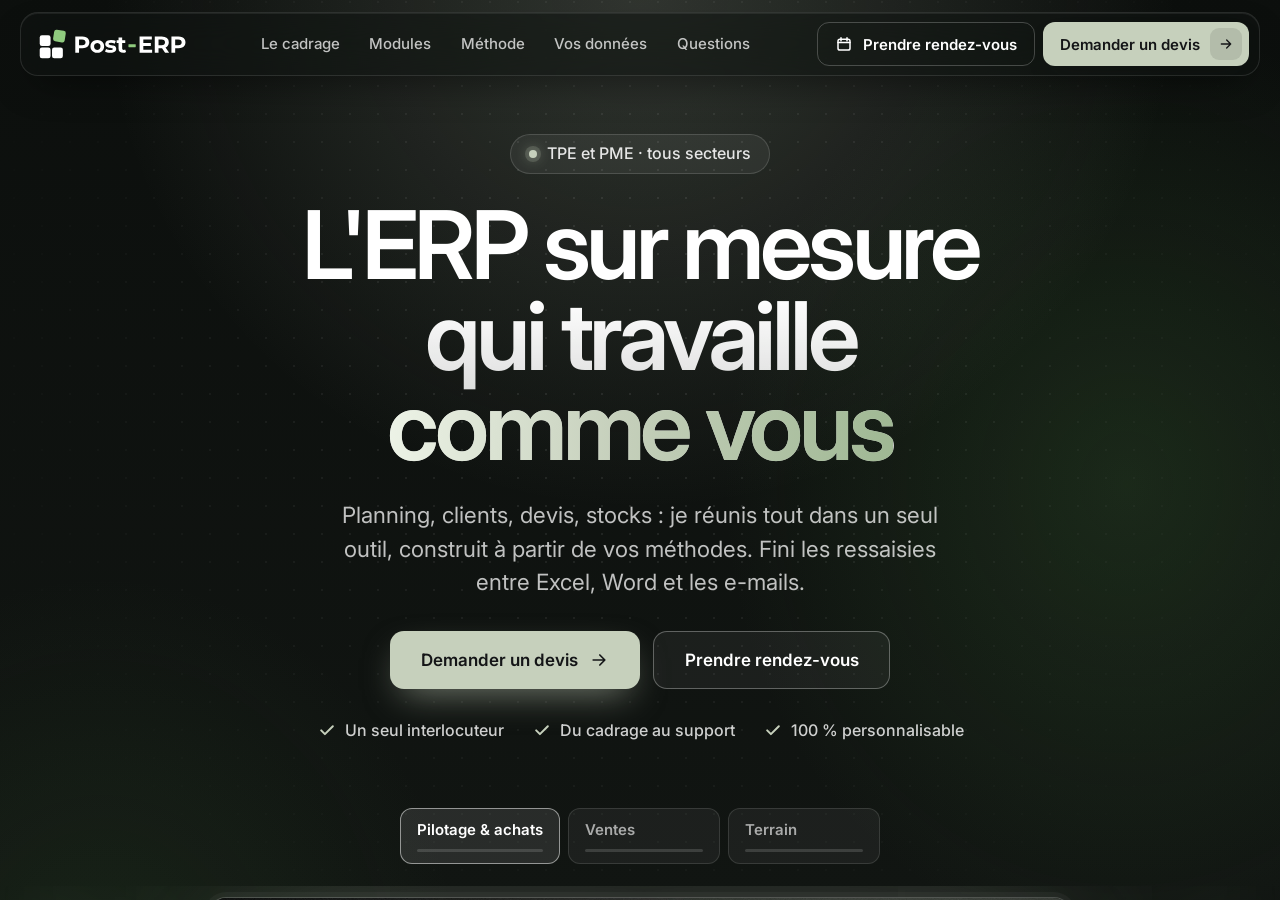
==== index.html @ 347a3115 "Site statique Post-ERP, converti depuis la maquette Shopify Quatre pages (accueil, contact, mentions" ====
<!doctype html>
<html
  
  lang="fr"
  dir="ltr"
>
  <head>
<script>window.Shopify = window.Shopify || { designMode: false, locale: 'fr', country: 'FR', currency: { active: 'EUR', rate: '1.0' }, routes: { root: './' } };</script>

<meta charset="utf-8">
<meta
  http-equiv="X-UA-Compatible"
  content="IE=edge"
>
<meta
  name="viewport"
  content="width=device-width,initial-scale=1,viewport-fit=cover"
>
<meta
  name="theme-color"
  content=""
>

<meta
  property="og:site_name"
  content="Post-ERP"
>

<meta
  property="og:title"
  content="Post-ERP"
>
<meta
  property="og:type"
  content="website"
>
<meta
  property="og:description"
  content="L&#39;ERP sur mesure qui travaille comme vous"
><meta
  name="twitter:card"
  content="summary_large_image"
>
<meta
  name="twitter:title"
  content="Post-ERP"
>
<meta
  name="twitter:description"
  content="L&#39;ERP sur mesure qui travaille comme vous"
>

<meta name="description" content="L&#39;ERP sur mesure qui travaille comme vous">
<link rel="icon" href="assets/brand/favicon.svg" type="image/svg+xml">
<link rel="icon" href="assets/brand/favicon-32.png" sizes="32x32" type="image/png">
<link rel="apple-touch-icon" href="assets/brand/icone-180.png">
<title>Post-ERP – L'ERP sur mesure qui travaille comme vous</title>

<link href="assets/theme/base.css" rel="stylesheet" type="text/css" media="all" />

<script type="importmap">{
 "imports": {
  "@theme/component": "./assets/theme/component.js",
  "@theme/utilities": "./assets/theme/utilities.js"
 }
}</script>

<script
  src="assets/theme/accordion-custom.js"
  type="module"
  fetchpriority="low"
></script>

<script
  src="assets/theme/anchored-popover.js"
  type="module"
  fetchpriority="low"
></script>

<script
  src="assets/theme/rte-formatter.js"
  type="module"
  fetchpriority="low"
></script>

<script
  src="assets/theme/auto-close-details.js"
  defer="defer"
></script>

<script>
  const supportsNativePopover = 'popover' in HTMLElement.prototype;
  const Theme = {
    supportsNativePopover,
    popoverPolyfillReady: supportsNativePopover
      ? Promise.resolve()
      : import("assets/theme/popover-polyfill.js").then(() => {}),
    translations: {
      placeholder_image: `Image du paramètre fictif`,
      added: `Ajouté`,
      recipient_form_fields_visible: `Les champs du formulaire de destinataire sont désormais visibles`,
      recipient_form_fields_hidden: `Les champs du formulaire de destinataire sont désormais masqués`,
      recipient_form_error: `La soumission du formulaire présentait une erreur`,
      items_added_to_cart_one: `1 article ajouté au panier`,
      items_added_to_cart_other: `{{ count }} articles ajoutés au panier`,
      cart_count: `Nombre total d’articles dans le panier`,
    },
    routes: {
      cart_add_url: '/cart/add.js',
      cart_change_url: '/cart/change',
      cart_update_url: '/cart/update',
      cart_url: '/cart',
      predictive_search_url: '/search/suggest',
      search_url: '/search',
    },
    template: {
      name: 'index',
    },
  };
</script>
<style data-shopify>
@font-face {
  font-family: Inter;
  font-weight: 400;
  font-style: normal;
  font-display: swap;
  src: url("assets/fonts/inter_n4.b2a3f24c19b4de56e8871f609e73ca7f6d2e2bb9.woff2") format("woff2"),
       url("assets/fonts/inter_n4.af8052d517e0c9ffac7b814872cecc27ae1fa132.woff") format("woff");
}
@font-face {
  font-family: Inter;
  font-weight: 700;
  font-style: normal;
  font-display: swap;
  src: url("assets/fonts/inter_n7.02711e6b374660cfc7915d1afc1c204e633421e4.woff2") format("woff2"),
       url("assets/fonts/inter_n7.6dab87426f6b8813070abd79972ceaf2f8d3b012.woff") format("woff");
}
@font-face {
  font-family: Inter;
  font-weight: 400;
  font-style: italic;
  font-display: swap;
  src: url("assets/fonts/inter_i4.feae1981dda792ab80d117249d9c7e0f1017e5b3.woff2") format("woff2"),
       url("assets/fonts/inter_i4.62773b7113d5e5f02c71486623cf828884c85c6e.woff") format("woff");
}
@font-face {
  font-family: Inter;
  font-weight: 700;
  font-style: italic;
  font-display: swap;
  src: url("assets/fonts/inter_i7.b377bcd4cc0f160622a22d638ae7e2cd9b86ea4c.woff2") format("woff2"),
       url("assets/fonts/inter_i7.7c69a6a34e3bb44fcf6f975857e13b9a9b25beb4.woff") format("woff");
}
@font-face {
  font-family: Inter;
  font-weight: 500;
  font-style: normal;
  font-display: swap;
  src: url("assets/fonts/inter_n5.d7101d5e168594dd06f56f290dd759fba5431d97.woff2") format("woff2"),
       url("assets/fonts/inter_n5.5332a76bbd27da00474c136abb1ca3cbbf259068.woff") format("woff");
}
@font-face {
  font-family: Inter;
  font-weight: 500;
  font-style: italic;
  font-display: swap;
  src: url("assets/fonts/inter_i5.4474f48e6ab2b1e01aa2b6d942dd27fa24f2d99f.woff2") format("woff2"),
       url("assets/fonts/inter_i5.493dbd6ee8e49f4ad722ebb68d92f201af2c2f56.woff") format("woff");
}
@font-face {
  font-family: Inter;
  font-weight: 600;
  font-style: normal;
  font-display: swap;
  src: url("assets/fonts/inter_n6.771af0474a71b3797eb38f3487d6fb79d43b6877.woff2") format("woff2"),
       url("assets/fonts/inter_n6.88c903d8f9e157d48b73b7777d0642925bcecde7.woff") format("woff");
}
@font-face {
  font-family: Inter;
  font-weight: 600;
  font-style: italic;
  font-display: swap;
  src: url("assets/fonts/inter_i6.3bbe0fe1c7ee4f282f9c2e296f3e4401a48cbe19.woff2") format("woff2"),
       url("assets/fonts/inter_i6.8bea21f57a10d5416ddf685e2c91682ec237876d.woff") format("woff");
}
@font-face {
  font-family: "Playfair Display";
  font-weight: 400;
  font-style: normal;
  font-display: swap;
  src: url("assets/fonts/playfairdisplay_n4.9980f3e16959dc89137cc1369bfc3ae98af1deb9.woff2") format("woff2"),
       url("assets/fonts/playfairdisplay_n4.c562b7c8e5637886a811d2a017f9e023166064ee.woff") format("woff");
}
@font-face {
  font-family: "Playfair Display";
  font-weight: 700;
  font-style: normal;
  font-display: swap;
  src: url("assets/fonts/playfairdisplay_n7.592b3435e0fff3f50b26d410c73ae7ec893f6910.woff2") format("woff2"),
       url("assets/fonts/playfairdisplay_n7.998b1417dec711058cce2abb61a0b8c59066498f.woff") format("woff");
}
@font-face {
  font-family: "Playfair Display";
  font-weight: 400;
  font-style: italic;
  font-display: swap;
  src: url("assets/fonts/playfairdisplay_i4.804ea8da9192aaed0368534aa085b3c1f3411619.woff2") format("woff2"),
       url("assets/fonts/playfairdisplay_i4.5538cb7a825d13d8a2333cd8a94065a93a95c710.woff") format("woff");
}
@font-face {
  font-family: "Playfair Display";
  font-weight: 700;
  font-style: italic;
  font-display: swap;
  src: url("assets/fonts/playfairdisplay_i7.ba833b400bcd9c858b439c75a4a7c6eddc4c7de0.woff2") format("woff2"),
       url("assets/fonts/playfairdisplay_i7.4872c65919810cd2f622f4ba52cd2e9e595f11d5.woff") format("woff");
}

  :root {
    /* Safe area insets — non-zero on notched devices because meta-tags.liquid sets viewport-fit=cover */
    --safe-area-inset-top: env(safe-area-inset-top, 0px);
    --safe-area-inset-right: env(safe-area-inset-right, 0px);
    --safe-area-inset-bottom: env(safe-area-inset-bottom, 0px);
    --safe-area-inset-left: env(safe-area-inset-left, 0px);

    /* Page Layout */
    --sidebar-width: 25rem;
    --theme-drawer-width: 30rem;
    --narrow-content-width: 36rem;
    --normal-content-width: 42rem;
    --narrow-page-width: 90rem;
    --normal-page-width: 120rem;
    --wide-page-width: 150rem;

    /* Section Heights */
    --section-height-small: 15rem;
    --section-height-medium: 25rem;
    --section-height-large: 35rem;

    @media screen and (min-width: 40em) {
      --section-height-small: 40svh;
      --section-height-medium: 55svh;
      --section-height-large: 70svh;
    }

    @media screen and (min-width: 60em) {
      --section-height-small: 50svh;
      --section-height-medium: 65svh;
      --section-height-large: 80svh;
    }

    /* Letter spacing */
    --letter-spacing-sm: 0.06em;

    /* Font families */
    --font-body--family: Inter, sans-serif;
    --font-body--style: normal;
    --font-body--weight: 400;
    --font-subheading--family: Inter, sans-serif;
    --font-subheading--style: normal;
    --font-subheading--weight: 500;
    --font-heading--family: Inter, sans-serif;
    --font-heading--style: normal;
    --font-heading--weight: 600;
    --font-accent--family: "Playfair Display", serif;
    --font-accent--style: normal;
    --font-accent--weight: 400;

    /* Margin sizes */
    --font-heading--spacing: 0.25em;
    --font-h1--spacing: var(--font-heading--spacing);
    --font-h2--spacing: var(--font-heading--spacing);
    --font-h3--spacing: var(--font-heading--spacing);
    --font-h4--spacing: var(--font-heading--spacing);
    --font-h5--spacing: var(--font-heading--spacing);
    --font-h6--spacing: var(--font-heading--spacing);
    --font-paragraph--spacing: 0.5em;

    /** Z-Index / Layering */
    --layer-section-background: -2;
    --layer-lowest: -1;
    --layer-base: 0;
    --layer-flat: 1;
    --layer-raised: 2;
    --layer-heightened: 4;
    --layer-sticky: 8;
    --layer-window-overlay: 10;
    --layer-header-menu: 12;
    --layer-overlay: 16;
    --layer-menu-drawer: 18;
    --layer-temporary: 20;

    /* Max-width / Measure */
    --max-width--body-normal: 32.5em;
    --max-width--body-narrow: 22.75em;

    --max-width--heading-normal: 32.5em;
    --max-width--heading-narrow: 19.5em;

    --max-width--display-normal: 13em;
    --max-width--display-narrow: 9.75em;
    --max-width--display-tight: 3.25em;

    /* Letter-spacing / Tracking */
    --letter-spacing--display-tight: -0.03em;
    --letter-spacing--display-normal: 0em;
    --letter-spacing--display-loose: 0.03em;

    --letter-spacing--heading-tight: -0.03em;
    --letter-spacing--heading-normal: 0em;
    --letter-spacing--heading-loose: 0.03em;

    --letter-spacing--body-tight: -0.03em;
    --letter-spacing--body-normal: 0em;
    --letter-spacing--body-loose: 0.03em;

    /* Line height / Leading */
    --line-height: 1;

    --line-height--display-tight: 1;
    --line-height--display-normal: 1.1;
    --line-height--display-loose: 1.2;

    --line-height--heading-tight: 1.15;
    --line-height--heading-normal: 1.25;
    --line-height--heading-loose: 1.35;

    --line-height--body-tight: 1.2;
    --line-height--body-normal: 1.4;
    --line-height--body-loose: 1.6;

    /* Typography presets */
    --font-size--paragraph: 1.0rem;--font-size--h1: clamp(3.0rem, 5.6vw, 3.5rem);--font-size--h2: clamp(2.25rem, 4.8vw, 3.0rem);--font-size--h3: 2.0rem;--font-size--h4: 1.5rem;--font-size--h5: 0.875rem;--font-size--h6: 0.75rem;--font-paragraph--weight: 400;--font-paragraph--size: var(--font-size--paragraph);--font-paragraph--family: var(--font-body--family);--font-paragraph--style: var(--font-body--style);--font-paragraph--case: ;--font-paragraph--line-height: var(--line-height--body-loose);--font-h1--weight: var(--font-heading--weight);--font-h1--letter-spacing: var(--letter-spacing--heading-normal);--font-h1--size: var(--font-size--h1);--font-h1--family: var(--font-heading--family);--font-h1--style: var(--font-heading--style);--font-h1--case: none;--font-h1--line-height: var(--line-height--display-tight);--font-h2--weight: var(--font-heading--weight);--font-h2--letter-spacing: var(--letter-spacing--heading-normal);--font-h2--size: var(--font-size--h2);--font-h2--family: var(--font-heading--family);--font-h2--style: var(--font-heading--style);--font-h2--case: none;--font-h2--line-height: var(--line-height--display-tight);--font-h3--weight: var(--font-heading--weight);--font-h3--letter-spacing: var(--letter-spacing--heading-normal);--font-h3--size: var(--font-size--h3);--font-h3--family: var(--font-heading--family);--font-h3--style: var(--font-heading--style);--font-h3--case: none;--font-h3--line-height: var(--line-height--display-normal);--font-h4--weight: var(--font-heading--weight);--font-h4--letter-spacing: var(--letter-spacing--heading-normal);--font-h4--size: var(--font-size--h4);--font-h4--family: var(--font-heading--family);--font-h4--style: var(--font-heading--style);--font-h4--case: none;--font-h4--line-height: var(--line-height--display-tight);--font-h5--weight: var(--font-subheading--weight);--font-h5--letter-spacing: var(--letter-spacing--heading-normal);--font-h5--size: var(--font-size--h5);--font-h5--family: var(--font-subheading--family);--font-h5--style: var(--font-subheading--style);--font-h5--case: none;--font-h5--line-height: var(--line-height--display-loose);--font-h6--weight: var(--font-subheading--weight);--font-h6--letter-spacing: var(--letter-spacing--heading-normal);--font-h6--size: var(--font-size--h6);--font-h6--family: var(--font-subheading--family);--font-h6--style: var(--font-subheading--style);--font-h6--case: none;--font-h6--line-height: var(--line-height--display-loose);

    /* Hardcoded font sizes */
    --font-size--3xs: 0.625rem;
    --font-size--2xs: 0.75rem;
    --font-size--xs: 0.8125rem;
    --font-size--sm: 0.875rem;
    --font-size--md: 1rem;
    --font-size--lg: 1.125rem;
    --font-size--xl: 1.25rem;
    --font-size--2xl: 1.5rem;
    --font-size--3xl: 2rem;
    --font-size--4xl: 2.5rem;
    --font-size--5xl: 3rem;
    --font-size--6xl: 3.5rem;

    /* Menu font sizes */
    --menu-font-sm--size: 0.875rem;
    --menu-font-sm--line-height: calc(1.1 + 0.5 * min(16 / 14));
    --menu-font-md--size: 1rem;
    --menu-font-md--line-height: calc(1.1 + 0.5 * min(16 / 16));
    --menu-font-xl--size: 1.25rem;
    --menu-font-xl--line-height: calc(1.1 + 0.5 * min(16 / 20));
    --menu-font-2xl--size: 1.75rem;
    --menu-font-2xl--line-height: calc(1.1 + 0.5 * min(16 / 28));

    /* Colors */
    --color-error: #8B0000;
    --color-success: #006400;
    --color-white: #FFFFFF;
    --color-white-rgb: 255 255 255;
    --color-instock: #3ED660;
    --color-lowstock: #EE9441;
    --color-outofstock: #C8C8C8;

    /* Opacity */
    --opacity-5: 0.05;
    --opacity-8: 0.08;
    --opacity-10: 0.1;
    --opacity-15: 0.15;
    --opacity-20: 0.2;
    --opacity-25: 0.25;
    --opacity-30: 0.3;
    --opacity-40: 0.4;
    --opacity-50: 0.5;
    --opacity-60: 0.6;
    --opacity-70: 0.7;
    --opacity-80: 0.8;
    --opacity-85: 0.85;
    --opacity-90: 0.9;
    --opacity-subdued-text: 0.8;
    --opacity-muted-text: 0.6;

    --shadow-button: 0 2px 3px rgb(0 0 0 / 20%);
    --gradient-image-overlay: linear-gradient(to top, rgb(0 0 0 / 0.5), transparent);

    /* Spacing */
    --margin-3xs: 0.125rem;
    --margin-2xs: 0.3rem;
    --margin-xs: 0.5rem;
    --margin-sm: 0.7rem;
    --margin-md: 0.8rem;
    --margin-lg: 1rem;
    --margin-xl: 1.25rem;
    --margin-2xl: 1.5rem;
    --margin-4xl: 2rem;
    --margin-6xl: 5rem;

    --padding-3xs: 0.125rem;
    --padding-2xs: 0.25rem;
    --padding-xs: 0.5rem;
    --padding-sm: 0.7rem;
    --padding-md: 0.8rem;
    --padding-lg: 1rem;
    --padding-xl: 1.25rem;
    --padding-2xl: 1.5rem;
    --padding-3xl: 1.75rem;
    --padding-4xl: 2rem;
    --padding-5xl: 3rem;
    --padding-6xl: 4rem;

    --gap-3xs: 0.125rem;
    --gap-2xs: 0.3rem;
    --gap-xs: 0.5rem;
    --gap-sm: 0.7rem;
    --gap-md: 0.9rem;
    --gap-lg: 1rem;
    --gap-xl: 1.25rem;
    --gap-2xl: 2rem;
    --gap-3xl: 3rem;

    --spacing-scale-md: 0.7;
    --spacing-scale-default: 1.0;

    /* Checkout buttons gap */
    --checkout-button-gap: 10px;

    /* Borders */
    --style-border-width: 1px;
    --style-border-radius-xs: 0.2rem;
    --style-border-radius-sm: 0.6rem;
    --style-border-radius-md: 0.8rem;
    --style-border-radius-50: 50%;
    --style-border-radius-lg: 1rem;
    --style-border-radius-pills: 40px;
    --style-border-radius-inputs: 10px;
    --style-border-radius-buttons-primary: 10px;
    --style-border-radius-buttons-secondary: 10px;
    --style-border-width-primary: 0px;
    --style-border-width-secondary: 1px;
    --style-border-width-inputs: 1px;
    --style-border-radius-popover: 12px;
    --style-border-popover: 1px solid #E4E5E6;
    --style-border-drawer: 1px solid #E4E5E6;
    --style-border-swatch-opacity: 10%;
    --style-border-swatch-width: 1px;
    --style-border-swatch-style: solid;

    /* Animation */
    --ease-out-cubic: cubic-bezier(0.33, 1, 0.68, 1);
    --ease-out-quad: cubic-bezier(0.32, 0.72, 0, 1);
    --animation-speed-fast: 0.0625s;
    --animation-speed: 0.125s;
    --animation-speed-slow: 0.2s;
    --animation-speed-medium: 0.15s;
    --animation-easing: ease-in-out;
    --drawer-animation-speed: 0.2s;
    --animation-values: var(--animation-speed) var(--animation-easing);
    --animation-timing-hover: cubic-bezier(0.25, 0.46, 0.45, 0.94);
    --animation-timing-active: cubic-bezier(0.5, 0, 0.75, 0);
    --animation-timing-bounce: cubic-bezier(0.34, 1.56, 0.64, 1);
    --animation-timing-default: cubic-bezier(0, 0, 0.2, 1);
    --animation-timing-fade-in: cubic-bezier(0.16, 1, 0.3, 1);
    --animation-timing-fade-out: cubic-bezier(0.4, 0, 0.2, 1);
    /* Spring definitions suffixed with perceptual duration (d<ms>) and bounce (b<%>)*/
    --spring-d300-b0-easing: linear(0, 0.0033 0.81%, 0.027 2.42%, 0.0916 4.84%, 0.4745 15.32%, 0.6422 20.97%, 0.7175, 0.7789, 0.8283 30.64%, 0.876, 0.9111 38.71%, 0.941, 0.9611 48.39%, 0.9707, 0.978 54.84%, 0.9885 62.1%, 0.9949 70.97%, 0.9982 82.26%, 0.9997 100%);
    --spring-d300-b0-duration: 0.4980s;
    --spring-d280-b0-easing: linear(0, 0.0044, 0.0164 1.85%, 0.085 4.63%, 0.4571 14.81%, 0.575 18.52%, 0.6505, 0.7148 24.07%, 0.7849, 0.8393, 0.8809 35.18%, 0.9189, 0.9453 44.44%, 0.9662, 0.9793 55.55%, 0.9894 62.95%, 0.995 71.28%, 0.9982 82.39%, 0.9997 99.98%);
    --spring-d280-b0-duration: 0.4648s;
    --spring-d220-b0-easing: linear(
      0,
      0.0093 1.37%,
      0.0696 4.12%,
      0.4667 15.09%,
      0.6322 20.58%,
      0.6986 23.32%,
      0.7793 27.44%,
      0.8219 30.18%,
      0.8721,
      0.9089 38.42%,
      0.9427,
      0.9644,
      0.978 54.88%,
      0.9881 61.74%,
      0.9944 69.97%,
      0.998 80.95%,
      0.9996 98.78%
    );
    --spring-d220-b0-duration: 0.3818s;
    --spring-d180-b0-easing: linear(0, 0.0234, 0.0805 4.48%, 0.4865 15.68%, 0.6211 20.16%, 0.7696 26.88%, 0.8064 29.12%, 0.8646, 0.9063, 0.9358, 0.9563 47.04%, 0.9757, 0.9867 60.48%, 0.9941 69.44%, 0.9979 80.64%, 0.9996 98.56%);
    --spring-d180-b0-duration: 0.2988s;

    /* View transitions */
    /* View transition old */
    --view-transition-old-main-content: var(--animation-speed) var(--animation-easing) both fadeOut;

    /* View transition new */
    --view-transition-new-main-content: var(--animation-speed) var(--animation-easing) both fadeIn, var(--animation-speed) var(--animation-easing) both slideInTopViewTransition;

    /* Focus */
    --focus-outline-width: 0.09375rem;
    --focus-outline-offset: 0.2em;

    /* Badges */
    --badge-rectangle-padding-block: 1px;
    --badge-rectangle-padding-inline: 6px;
    @media screen and (min-width: 750px) {
      --badge-rectangle-padding-block: 4px;
      --badge-rectangle-padding-inline: 10px;
    }

    /* Icons */
    --icon-size-2xs: 0.6rem;
    --icon-size-xs: 0.85rem;
    --icon-size-sm: 1.25rem;
    --icon-size-md: 1.375rem;
    --icon-size-lg: 1.5rem;
    --icon-stroke-width: 1.5px;

    /* Input */
    --input-padding-y: 0.8rem;
    --input-padding-x: 0.8rem;
    --input-padding: var(--input-padding-y) var(--input-padding-x);
    --input-box-shadow-width: var(--style-border-width-inputs);
    --input-box-shadow: 0 0 0 var(--input-box-shadow-width) var(--color-input-border);
    --input-box-shadow-focus: 0 0 0 calc(var(--input-box-shadow-width) + 0.5px) var(--color-input-border);
    --input-disabled-background-color: rgb(var(--color-foreground-rgb) / var(--opacity-10));
    --input-disabled-border-color: rgb(var(--color-foreground-rgb) / var(--opacity-5));
    --input-disabled-text-color: rgb(var(--color-foreground-rgb) / var(--opacity-50));
    --input-textarea-min-height: 55px;

    /* Checkbox */
    --checkbox-size: 22px;
    --checkbox-border-radius: 7px;
    --checkbox-border: 1px solid rgb(var(--color-foreground-rgb) / var(--opacity-35-55));
    --checkbox-label-padding: 8px;

    @media screen and (min-width: 750px) {
      --checkbox-size: 16px;
      --checkbox-border-radius: 5px;
      --checkbox-label-padding: 6px;
    }

    /* Button size */
    --button-size-md: 36px;
    --button-size: var(--minimum-touch-target);
    --button-padding-inline: 24px;
    --button-padding-block: 16px;

    /* Button font: the accent font brings its own style and weight; body buttons keep the paragraph style and weight */--button-font-family-primary: var(--font-body--family);
    --button-font-family-secondary: var(--font-body--family);
    --button-font-style-primary: var(--font-paragraph--style);
    --button-font-style-secondary: var(--font-paragraph--style);
    --button-font-weight-primary: var(--font-paragraph--weight);
    --button-font-weight-secondary: var(--font-paragraph--weight);

    /* Button text case */
    --button-text-case-primary: default;
    --button-text-case-secondary: default;

    /* Borders */
    --border-color: rgb(var(--color-border-rgb) / var(--opacity-50));
    --border-width-sm: 1px;
    --border-radius-sm: 0.25rem;

    /* Drawers */
    --drawer-header-desktop-top: 0rem;
    --drawer-padding: calc(var(--padding-sm) + 7px);
    --drawer-height: 100dvh;
    --drawer-width: 95vw;
    --drawer-max-width: 500px;

    /* Variant Picker Swatches */
    --variant-picker-swatch-width-unitless: 34;
    --variant-picker-swatch-height-unitless: 34;
    --variant-picker-swatch-width: 34px;
    --variant-picker-swatch-height: 34px;
    --variant-picker-swatch-radius: 32px;
    --variant-picker-border-width: 1px;
    --variant-picker-border-style: solid;
    --variant-picker-border-opacity: 10%;

    /* Variant Picker Buttons */
    --variant-picker-button-radius: 14px;
    --variant-picker-button-border-width: 1px;
    --variant-option-label-color: var(--color, var(--color-foreground));

    /* Slideshow */
    --slideshow-controls-icon: 2rem;
    --peek-next-slide-size: 3rem;

    /* Utilities */
    --backdrop-opacity: 0.15;
    --backdrop-color-rgb: var(--color-shadow-rgb);
    --minimum-touch-target: 44px;
    --disabled-opacity: 0.5;
    --skeleton-opacity: 0.025;

    /* Shapes */

    /* Buy buttons */
    --height-buy-buttons: calc(var(--padding-lg) * 2 + var(--icon-size-sm));

    /* Card image width and height variables */
    --card-width-small: 10rem;

    --height-small: 10rem;

    @media screen and (min-width: 750px) {
      --height-small: 17.5rem;
    }

    /* Modal */
    --modal-max-height: 65dvh;
    --quick-add-modal-height: min(38.5rem, 96vh);
    /* Centered dialog: reserve the larger side inset on both edges so a landscape
       notch cannot cover the close button. 2vw keeps the original 96vw gutter. */
    --quick-add-modal-width: min(
      54rem,
      calc(100vw - 2 * max(2vw, var(--safe-area-inset-left), var(--safe-area-inset-right)))
    );
    --quick-add-modal-gallery-width: 24rem;

    /* Card styles for search */
    --card-bg-hover: rgb(var(--color-foreground-rgb) / var(--opacity-5));
    --card-border-hover: rgb(var(--color-foreground-rgb) / var(--opacity-30));
    --card-border-focus: rgb(var(--color-foreground-rgb) / var(--opacity-10));

    /* Cart */
    --cart-primary-font-family: var(--font-body--family);
    --cart-primary-font-style: var(--font-body--style);
    --cart-primary-font-weight: var(--font-body--weight);
    --cart-secondary-font-family: var(--font-subheading--family);
    --cart-secondary-font-style: var(--font-subheading--style);
    --cart-secondary-font-weight: var(--font-subheading--weight);
  }

  .custom-color-quick-add {
    --quick-add-background: #F2F2F1;
    --quick-add-foreground: #141517;
  }
</style>

  <style data-shopify>
    .color-custom-popover,
    .color-custom-popover .text-block {
      /* Background */
      --color-background: #F2F2F1;
      --color-background-rgb: 242 242 241;

      /* Opacity values adjusted for background brightness */
      
--opacity-5-15: 0.05; --opacity-10-25: 0.1; --opacity-35-55: 0.35; --opacity-40-60:
0.4; --opacity-30-60: 0.3; --opacity-60: 0.6;

        /* Foreground / text — explicit or smart-contrasted */
        --color: #141517;
        --color-rgb: 20 21 23;
        --color-foreground: #141517;
        --color-foreground-rgb: 20 21 23;
        --color-foreground-muted: rgb(20 21 23 / var(--opacity-muted-text));
        --color-foreground-subdued: rgb(20 21 23 / var(--opacity-subdued-text));
        --color-border: #E4E5E6;
        --color-border-rgb: 228 229 230;
      
    }

      .color-custom-popover {
        /* Form-related tokens stay on .color-custom only — .text-block is a prose
           container (text/announcement/inline-text/blog-post-description/
           collection-link/price/sku) and never holds form inputs. */
        --input-disabled-background-color: rgb(20 21 23 / var(--opacity-10));
        --input-disabled-border-color: rgb(20 21 23 / var(--opacity-5));
        --input-disabled-text-color: rgb(20 21 23 / var(--opacity-50));
        --checkbox-border: 1px solid rgb(20 21 23 / var(--opacity-35-55));
      }

    .color-custom-popover {
      color: var(--color, var(--color-foreground));
      background-color: var(--color-background);
    }
  </style>

  <style data-shopify>
    .color-custom-drawer,
    .color-custom-drawer .text-block {
      /* Background */
      --color-background: #F2F2F1;
      --color-background-rgb: 242 242 241;

      /* Opacity values adjusted for background brightness */
      
--opacity-5-15: 0.05; --opacity-10-25: 0.1; --opacity-35-55: 0.35; --opacity-40-60:
0.4; --opacity-30-60: 0.3; --opacity-60: 0.6;

        /* Foreground / text — explicit or smart-contrasted */
        --color: #141517;
        --color-rgb: 20 21 23;
        --color-foreground: #141517;
        --color-foreground-rgb: 20 21 23;
        --color-foreground-muted: rgb(20 21 23 / var(--opacity-muted-text));
        --color-foreground-subdued: rgb(20 21 23 / var(--opacity-subdued-text));
        --color-border: #E4E5E6;
        --color-border-rgb: 228 229 230;
      
    }

      .color-custom-drawer {
        /* Form-related tokens stay on .color-custom only — .text-block is a prose
           container (text/announcement/inline-text/blog-post-description/
           collection-link/price/sku) and never holds form inputs. */
        --input-disabled-background-color: rgb(20 21 23 / var(--opacity-10));
        --input-disabled-border-color: rgb(20 21 23 / var(--opacity-5));
        --input-disabled-text-color: rgb(20 21 23 / var(--opacity-50));
        --checkbox-border: 1px solid rgb(20 21 23 / var(--opacity-35-55));
      }

    .color-custom-drawer {
      color: var(--color, var(--color-foreground));
      background-color: var(--color-background);
    }
  </style>

  <style data-shopify>
    .color-custom-badge-sale,
    .color-custom-badge-sale .text-block {
      /* Background */
      --color-background: #F2F2F1;
      --color-background-rgb: 242 242 241;

      /* Opacity values adjusted for background brightness */
      
--opacity-5-15: 0.05; --opacity-10-25: 0.1; --opacity-35-55: 0.35; --opacity-40-60:
0.4; --opacity-30-60: 0.3; --opacity-60: 0.6;

        /* Foreground / text — explicit or smart-contrasted */
        --color: #141517;
        --color-rgb: 20 21 23;
        --color-foreground: #141517;
        --color-foreground-rgb: 20 21 23;
        --color-foreground-muted: rgb(20 21 23 / var(--opacity-muted-text));
        --color-foreground-subdued: rgb(20 21 23 / var(--opacity-subdued-text));
        --color-border: #141517;
        --color-border-rgb: 20 21 23;
      
    }

      .color-custom-badge-sale {
        /* Form-related tokens stay on .color-custom only — .text-block is a prose
           container (text/announcement/inline-text/blog-post-description/
           collection-link/price/sku) and never holds form inputs. */
        --input-disabled-background-color: rgb(20 21 23 / var(--opacity-10));
        --input-disabled-border-color: rgb(20 21 23 / var(--opacity-5));
        --input-disabled-text-color: rgb(20 21 23 / var(--opacity-50));
        --checkbox-border: 1px solid rgb(20 21 23 / var(--opacity-35-55));
      }

    .color-custom-badge-sale {
      color: var(--color, var(--color-foreground));
      background-color: var(--color-background);
    }
  </style>

  <style data-shopify>
    .color-custom-badge-sold-out,
    .color-custom-badge-sold-out .text-block {
      /* Background */
      --color-background: #eef1ea;
      --color-background-rgb: 238 241 234;

      /* Opacity values adjusted for background brightness */
      
--opacity-5-15: 0.05; --opacity-10-25: 0.1; --opacity-35-55: 0.35; --opacity-40-60:
0.4; --opacity-30-60: 0.3; --opacity-60: 0.6;

        /* Foreground / text — explicit or smart-contrasted */
        --color: #141517;
        --color-rgb: 20 21 23;
        --color-foreground: #141517;
        --color-foreground-rgb: 20 21 23;
        --color-foreground-muted: rgb(20 21 23 / var(--opacity-muted-text));
        --color-foreground-subdued: rgb(20 21 23 / var(--opacity-subdued-text));
        --color-border: #141517;
        --color-border-rgb: 20 21 23;
      
    }

      .color-custom-badge-sold-out {
        /* Form-related tokens stay on .color-custom only — .text-block is a prose
           container (text/announcement/inline-text/blog-post-description/
           collection-link/price/sku) and never holds form inputs. */
        --input-disabled-background-color: rgb(20 21 23 / var(--opacity-10));
        --input-disabled-border-color: rgb(20 21 23 / var(--opacity-5));
        --input-disabled-text-color: rgb(20 21 23 / var(--opacity-50));
        --checkbox-border: 1px solid rgb(20 21 23 / var(--opacity-35-55));
      }

    .color-custom-badge-sold-out {
      color: var(--color, var(--color-foreground));
      background-color: var(--color-background);
    }
  </style>

<style data-shopify>
@font-face {
  font-family: "Playfair Display";
  font-weight: 400;
  font-style: italic;
  font-display: swap;
  src: url("assets/fonts/playfairdisplay_i4.804ea8da9192aaed0368534aa085b3c1f3411619.woff2") format("woff2"),
       url("assets/fonts/playfairdisplay_i4.5538cb7a825d13d8a2333cd8a94065a93a95c710.woff") format("woff");
}

:root {
    --erp-c-plane: #F2F2F1;
    --erp-c-ink: #141517;
    --erp-c-accent: #C6D0BC;
    --erp-c-line: #E4E5E6;
    --erp-c-surface: #ffffff;
    --erp-c-ink-2: #64686e;
    --erp-c-field: #8c8f94;
    --erp-c-series: #457a3c;
    --erp-c-grid: #e6e6e7;
    --erp-c-critical: #d42a1f;
    --erp-c-critical-text: #b1211a;
    --erp-c-critical-bg: #fdecea;
    --erp-c-warning: #b97f00;
    --erp-c-warning-text: #8a5c00;
    --erp-c-warning-bg: #fff3d1;
    --erp-c-good: #2e8b3a;
    --erp-c-good-text: #1f6f2a;
    --erp-c-good-bg: #e5f3e2;
    --erp-serif: "Playfair Display", serif;
  }
</style>

<style>
  /* Tokens sémantiques : ils pointent vers les primitives de snippets/erp-tokens.liquid */
  .erp {
    --erp-plane: var(--erp-c-plane);
    --erp-surface: var(--erp-c-surface);
    --erp-ink: var(--erp-c-ink);
    --erp-ink-2: var(--erp-c-ink-2);
    --erp-accent: var(--erp-c-accent);
    --erp-line: var(--erp-c-line);
    --erp-bg: var(--erp-plane);
  }

  .erp--tint {
    --erp-bg: var(--erp-c-surface);
  }

  .erp-invert {
    --erp-bg: var(--erp-c-ink);
    --erp-surface: var(--erp-c-ink);
    --erp-plane: rgb(255 255 255 / 0.08);
    --erp-ink: #f4f4f3;
    --erp-ink-2: #a7a7a7;
    --erp-line: rgb(255 255 255 / 0.14);
    --color-secondary-button-background: transparent;
    --color-secondary-button-text: #f4f4f3;
    --color-secondary-button-border: rgb(255 255 255 / 0.45);
    --color-secondary-button-hover-background: rgb(255 255 255 / 0.08);
    --color-secondary-button-hover-text: #f4f4f3;
    --color-secondary-button-hover-border: #f4f4f3;
    background: var(--erp-bg);
    color: var(--erp-ink);
  }

  /* Base */
  .erp {
    --erp-radius: 16px;
    --erp-radius-sm: 10px;
    --erp-space: clamp(4rem, 2.5rem + 5vw, 7.5rem);
    --erp-sans: var(--font-body--family);
    --erp-head: var(--font-heading--family);
    --erp-head-weight: var(--font-heading--weight, 600);
    position: relative;
    padding-block: calc(var(--erp-space) * 0.5);
    background: var(--erp-bg);
    color: var(--erp-ink);
    font-family: var(--erp-sans);
  }

  .erp *,
  .erp *::before,
  .erp *::after {
    box-sizing: border-box;
  }

  .erp-wrap {
    width: 100%;
    max-width: var(--page-width, calc(90rem + 80px));
    margin-inline: auto;
    padding-inline: var(--page-margin, 20px);
  }

  .erp-sr {
    position: absolute !important;
    width: 1px;
    height: 1px;
    margin: -1px;
    padding: 0;
    overflow: hidden;
    clip: rect(0 0 0 0);
    white-space: nowrap;
    border: 0;
  }

  /* Typographie : titres en sans gras, un mot en serif italique (balise em) */
  .erp-display,
  .erp-h2,
  .erp-h3 {
    margin: 0;
    font-family: var(--erp-head);
    font-weight: var(--erp-head-weight);
    color: inherit;
    text-wrap: balance;
  }

  .erp-display {
    max-width: 16ch;
    font-size: clamp(2.5rem, 1.35rem + 4.3vw, 4.75rem);
    line-height: 1.02;
    letter-spacing: -0.04em;
  }

  .erp-h2 {
    font-size: clamp(1.95rem, 1.3rem + 2.5vw, 3.15rem);
    line-height: 1.06;
    letter-spacing: -0.032em;
  }

  .erp-h3 {
    font-size: clamp(1.05rem, 1rem + 0.3vw, 1.2rem);
    line-height: 1.3;
    letter-spacing: -0.012em;
  }

  .erp-display em,
  .erp-h2 em,
  .erp-h3 em,
  .erp-dash__title em,
  .erp-cta__title em,
  .erp-contact__title em {
    font-family: inherit;
    font-style: normal;
    font-weight: inherit;
    letter-spacing: inherit;
  }

  .erp-invert .erp-h2 em,
  .erp-invert .erp-cta__title em {
    color: var(--erp-c-accent);
  }

  .erp-overline {
    margin: 0;
    font-size: 0.875rem;
    color: var(--erp-c-ink-2);
  }

  .erp-lede {
    margin: 0;
    max-width: 36rem;
    font-size: clamp(1.05rem, 1rem + 0.25vw, 1.175rem);
    line-height: 1.55;
    color: var(--erp-c-ink-2);
    text-wrap: pretty;
  }

  .erp-text {
    margin: 0;
    font-size: 0.975rem;
    line-height: 1.55;
    color: var(--erp-c-ink-2);
    text-wrap: pretty;
  }

  .erp-meta {
    margin: 0;
    font-size: 0.8125rem;
    line-height: 1.45;
    color: var(--erp-c-ink-2);
  }

  .erp-mono {
    font-size: 0.75rem;
    font-weight: 600;
    letter-spacing: 0.02em;
  }

  .erp-head {
    display: grid;
    gap: 1rem;
    max-width: 46rem;
    margin-block-end: clamp(2rem, 1.4rem + 2vw, 3.25rem);
  }

  .erp-actions {
    display: flex;
    flex-wrap: wrap;
    align-items: center;
    gap: 0.625rem;
  }

  .erp a:not([class]) {
    color: inherit;
    text-decoration: underline;
    text-decoration-thickness: 1px;
    text-underline-offset: 0.2em;
  }

  .erp a:not([class]):hover {
    background: var(--erp-c-accent);
    color: var(--erp-c-ink);
  }

  .erp :focus-visible {
    outline: 2px solid var(--erp-ink);
    outline-offset: 3px;
  }

  /* Pastilles */
  .erp-pill {
    display: inline-flex;
    align-items: center;
    gap: 0.4rem;
    padding: 0.28rem 0.7rem;
    border-radius: 999px;
    background: var(--erp-plane);
    color: var(--erp-ink);
    font-size: 0.8125rem;
    font-weight: 500;
    line-height: 1.25;
    white-space: nowrap;
  }

  .erp-pill--accent {
    background: var(--erp-c-accent);
    color: var(--erp-c-ink);
  }

  .erp-pill--surface {
    background: var(--erp-c-surface);
    color: var(--erp-c-ink);
  }

  .erp-pill--critical {
    background: var(--erp-c-critical-bg);
    color: var(--erp-c-critical-text);
  }

  .erp-pill--good {
    background: var(--erp-c-good-bg);
    color: var(--erp-c-good-text);
  }

  .erp-pill--warning {
    background: var(--erp-c-warning-bg);
    color: var(--erp-c-warning-text);
  }

  .erp-pill--count {
    justify-content: center;
    min-width: 1.5rem;
    padding: 0.1rem 0.45rem;
    background: var(--erp-c-accent);
    color: var(--erp-c-ink);
    font-size: 0.75rem;
    font-weight: 600;
  }

  .erp-dot {
    flex: none;
    width: 0.45rem;
    height: 0.45rem;
    border-radius: 50%;
    background: currentColor;
  }

  .erp-pill--critical .erp-dot {
    background: var(--erp-c-critical);
  }

  .erp-pill--warning .erp-dot {
    background: var(--erp-c-warning);
  }

  .erp-pill--good .erp-dot {
    background: var(--erp-c-good);
  }

  /* Hero */
  .erp-hero {
    padding-block: clamp(2.5rem, 1.5rem + 4vw, 5rem) clamp(3rem, 2rem + 4vw, 5.5rem);
  }

  .erp-hero__intro {
    display: grid;
    gap: 1.75rem;
    align-items: end;
  }

  .erp-hero__lead,
  .erp-hero__side {
    display: grid;
    gap: 1.25rem;
  }

  .erp-hero__side {
    gap: 1.5rem;
    padding-block-end: 0.4rem;
  }

  .erp-hero__stage {
    margin-block-start: clamp(2.5rem, 1.75rem + 3vw, 4rem);
  }

  .erp-hero__figure {
    margin: 0;
  }

  .erp-hero__caption {
    display: flex;
    flex-wrap: wrap;
    align-items: center;
    gap: 0.5rem 0.75rem;
    margin: 1rem 0 0;
    font-size: 0.875rem;
    color: var(--erp-c-ink-2);
  }

  @media screen and (min-width: 990px) {
    .erp-hero__intro {
      grid-template-columns: minmax(0, 1.45fr) minmax(0, 1fr);
      gap: 4rem;
    }
  }

  /* Maquette de tableau de bord */
  .erp-dash {
    overflow: hidden;
    background: var(--erp-c-plane);
    color: var(--erp-c-ink);
    border: 1px solid var(--erp-c-line);
    border-radius: 20px;
    box-shadow: 0 1px 0 rgb(20 21 23 / 0.04), 0 40px 90px -45px rgb(20 21 23 / 0.45);
    font-family: var(--erp-sans);
  }

  .erp-dash__top {
    display: flex;
    align-items: center;
    gap: 1rem 1.5rem;
    padding: 0.9rem 1.5rem;
    background: var(--erp-c-surface);
  }

  .erp-dash__brand {
    display: flex;
    align-items: center;
    gap: 0.6rem;
  }

  .erp-dash__logo {
    display: inline-flex;
    align-items: center;
    font-family: var(--erp-head);
    font-size: 1.15rem;
    font-weight: 700;
    letter-spacing: -0.03em;
  }

  .erp-dash__logo b {
    margin-inline-start: 0.15rem;
    padding: 0.05rem 0.35rem;
    border-radius: 4px;
    background: var(--erp-c-ink);
    color: var(--erp-c-accent);
  }

  .erp-dash__app {
    padding: 0.15rem 0.5rem;
    border-radius: 6px;
    background: var(--erp-c-plane);
    font-size: 0.75rem;
    font-weight: 600;
  }

  .erp-dash__search {
    display: flex;
    flex: 1;
    align-items: center;
    gap: 0.6rem;
    max-width: 32rem;
    margin-inline: auto;
    padding: 0.6rem 0.9rem;
    border: 1px solid #c9cacc;
    border-radius: 10px;
    color: var(--erp-c-ink-2);
    font-size: 0.875rem;
  }

  .erp-dash__search svg {
    flex: none;
    width: 1rem;
    height: 1rem;
  }

  .erp-dash__user {
    display: flex;
    align-items: center;
    gap: 0.65rem;
    font-size: 0.8125rem;
    font-weight: 600;
    line-height: 1.2;
  }

  .erp-dash__user small {
    display: block;
    color: var(--erp-c-ink-2);
    font-size: 0.75rem;
    font-weight: 400;
  }

  .erp-dash__avatar {
    display: grid;
    place-items: center;
    width: 2.25rem;
    height: 2.25rem;
    border-radius: 50%;
    background: var(--erp-c-ink);
    color: #fff;
    font-size: 0.8rem;
  }

  .erp-dash__logout {
    margin-inline-start: 0.75rem;
    text-decoration: underline;
    text-underline-offset: 0.2em;
  }

  .erp-dash__nav {
    display: flex;
    align-items: center;
    gap: 0.25rem;
    padding: 0 1.5rem 0.9rem;
    overflow: hidden;
    background: var(--erp-c-surface);
    border-block-end: 1px solid var(--erp-c-line);
  }

  .erp-dash__tab {
    display: inline-flex;
    align-items: center;
    gap: 0.45rem;
    padding: 0.55rem 0.95rem;
    border-radius: 999px;
    font-size: 0.875rem;
    white-space: nowrap;
  }

  .erp-dash__tab--on {
    background: var(--erp-c-ink);
    color: #fff;
  }

  .erp-dash__tab--end {
    margin-inline-start: auto;
  }

  .erp-dash__body {
    display: grid;
    gap: 0.9rem;
    padding: 1.75rem 1.5rem 1.5rem;
  }

  .erp-dash__titlebar {
    display: flex;
    flex-wrap: wrap;
    align-items: flex-end;
    justify-content: space-between;
    gap: 1rem;
    margin-block-end: 0.5rem;
  }

  .erp-dash__title {
    margin: 0.3rem 0 0;
    font-family: var(--erp-head);
    font-size: clamp(1.6rem, 1.3rem + 1vw, 2.2rem);
    font-weight: var(--erp-head-weight);
    line-height: 1.05;
    letter-spacing: -0.03em;
  }

  .erp-dash__tools {
    display: flex;
    flex-wrap: wrap;
    align-items: center;
    gap: 0.5rem;
  }

  .erp-seg {
    display: inline-flex;
    gap: 2px;
    padding: 3px;
    border: 1px solid var(--erp-c-line);
    border-radius: 999px;
    background: var(--erp-c-surface);
    font-size: 0.8125rem;
  }

  .erp-seg > span {
    padding: 0.4rem 0.8rem;
    border-radius: 999px;
    white-space: nowrap;
  }

  .erp-seg > .is-on {
    background: var(--erp-c-ink);
    color: #fff;
    font-weight: 600;
  }

  .erp-dash__btn {
    display: inline-flex;
    align-items: center;
    gap: 0.45rem;
    padding: 0.6rem 1rem;
    border: 1px solid #c9cacc;
    border-radius: 10px;
    background: var(--erp-c-surface);
    font-size: 0.875rem;
    font-weight: 600;
    white-space: nowrap;
  }

  .erp-dash__btn--accent {
    border-color: var(--erp-c-accent);
    background: var(--erp-c-accent);
  }

  /* Indicateurs (stat tiles) */
  .erp-kpis {
    display: grid;
    grid-template-columns: repeat(2, minmax(0, 1fr));
    gap: 0.75rem;
    margin: 0;
    padding: 0;
    list-style: none;
  }

  .erp-kpi {
    display: flex;
    flex-direction: column;
    gap: 0.6rem;
    min-width: 0;
    min-height: 11.5rem;
    padding: 1rem 1.1rem;
    background: var(--erp-c-surface);
    border: 1px solid var(--erp-c-line);
    border-radius: var(--erp-radius);
  }

  .erp-kpi--accent {
    background: var(--erp-c-accent);
    border-color: var(--erp-c-accent);
  }

  .erp-kpi__label,
  .erp-kpi__context {
    margin: 0;
    font-size: 0.8125rem;
    line-height: 1.35;
    color: var(--erp-c-ink-2);
  }

  .erp-kpi--accent .erp-kpi__label,
  .erp-kpi--accent .erp-kpi__context {
    color: var(--erp-c-ink);
  }

  .erp-kpi__value {
    margin: 0;
    font-size: clamp(1.4rem, 1.15rem + 0.6vw, 1.8rem);
    font-weight: 600;
    line-height: 1.1;
    letter-spacing: -0.025em;
    white-space: nowrap;
  }

  .erp-kpi__spark {
    display: block;
    width: 100%;
    height: 2.6rem;
    overflow: visible;
  }

  .erp-spark__fill {
    fill: rgb(20 21 23 / 0.06);
  }

  .erp-kpi--accent .erp-spark__fill {
    fill: rgb(255 255 255 / 0.5);
  }

  .erp-spark__line {
    fill: none;
    stroke: var(--erp-c-ink);
    stroke-width: 1.5;
    stroke-linejoin: round;
    stroke-linecap: round;
    vector-effect: non-scaling-stroke;
  }

  .erp-kpi__foot {
    display: flex;
    flex-wrap: wrap;
    align-items: center;
    gap: 0.4rem 0.6rem;
    margin-top: auto;
  }

  .erp-kpi--accent .erp-pill--critical,
  .erp-kpi--accent .erp-pill--good {
    background: var(--erp-c-surface);
    color: var(--erp-c-ink);
  }

  @media screen and (min-width: 750px) {
    .erp-kpis {
      grid-template-columns: repeat(3, minmax(0, 1fr));
    }
  }

  @media screen and (min-width: 1200px) {
    .erp-kpis {
      grid-template-columns: repeat(6, minmax(0, 1fr));
    }
  }

  /* Courbe (area chart à une série) */
  .erp-dash__lower {
    display: grid;
    gap: 0.75rem;
  }

  .erp-chart {
    display: grid;
    gap: 1.25rem;
    min-width: 0;
    padding: 1.25rem 1.4rem 1rem;
    background: var(--erp-c-surface);
    border: 1px solid var(--erp-c-line);
    border-radius: var(--erp-radius);
  }

  .erp-chart__head {
    display: flex;
    flex-wrap: wrap;
    align-items: flex-start;
    justify-content: space-between;
    gap: 0.75rem 1rem;
  }

  .erp-chart__title {
    margin: 0;
    font-size: 1.05rem;
    font-weight: 600;
    letter-spacing: -0.01em;
  }

  .erp-chart__plot {
    position: relative;
    display: block;
    height: 17rem;
  }

  .erp-chart__area {
    position: absolute;
    inset: 0.75rem 0.75rem 1.75rem 3rem;
  }

  .erp-chart__svg {
    position: absolute;
    inset: 0;
    width: 100%;
    height: 100%;
    overflow: visible;
  }

  .erp-chart__grid {
    stroke: var(--erp-c-grid);
    stroke-width: 1;
    vector-effect: non-scaling-stroke;
  }

  .erp-chart__base {
    stroke: #c2c2c2;
    stroke-width: 1;
    vector-effect: non-scaling-stroke;
  }

  .erp-chart__fill {
    fill: var(--erp-c-accent);
    fill-opacity: 0.45;
  }

  .erp-chart__line {
    fill: none;
    stroke: var(--erp-c-series);
    stroke-width: 2;
    stroke-linejoin: round;
    stroke-linecap: round;
    vector-effect: non-scaling-stroke;
  }

  .erp-chart__ytick,
  .erp-chart__xtick {
    position: absolute;
    color: var(--erp-c-ink-2);
    font-size: 0.6875rem;
    line-height: 1;
    white-space: nowrap;
    font-variant-numeric: tabular-nums;
  }

  .erp-chart__ytick {
    right: calc(100% + 0.6rem);
    transform: translateY(-50%);
  }

  .erp-chart__xtick {
    top: calc(100% + 0.6rem);
    transform: translateX(-50%);
  }

  .erp-chart__end {
    position: absolute;
    width: 0.625rem;
    height: 0.625rem;
    margin: -0.3125rem 0 0 -0.3125rem;
    border-radius: 50%;
    background: var(--erp-c-series);
    box-shadow: 0 0 0 2px var(--erp-c-surface);
  }

  .erp-chart__endlabel {
    position: absolute;
    transform: translate(-100%, -170%);
    font-size: 0.75rem;
    font-weight: 600;
    white-space: nowrap;
  }

  .erp-chart__cross {
    position: absolute;
    top: 0;
    bottom: 0;
    width: 1px;
    background: #9a9da3;
    pointer-events: none;
  }

  .erp-chart__dot {
    position: absolute;
    width: 0.75rem;
    height: 0.75rem;
    margin: -0.375rem 0 0 -0.375rem;
    border-radius: 50%;
    background: var(--erp-c-series);
    box-shadow: 0 0 0 2px var(--erp-c-surface);
    pointer-events: none;
  }

  .erp-chart__tip {
    position: absolute;
    z-index: 2;
    transform: translate(-50%, calc(-100% - 0.9rem));
    padding: 0.4rem 0.65rem;
    border-radius: 8px;
    background: var(--erp-c-ink);
    color: #fff;
    font-size: 0.75rem;
    line-height: 1.3;
    white-space: nowrap;
    pointer-events: none;
  }

  .erp-chart__tip strong {
    display: block;
    font-size: 0.875rem;
    font-weight: 600;
  }

  .erp-chart__tip span {
    color: #a7a7a7;
  }

  .erp-chart__hit {
    position: absolute;
    inset: -0.75rem 0 0;
    border-radius: 6px;
    cursor: crosshair;
  }

  /* Liste « à faire » (panneau noir) */
  .erp-todo {
    display: grid;
    align-content: start;
    min-width: 0;
    padding: 1.25rem 1.4rem 1.4rem;
    border-radius: var(--erp-radius);
    background: var(--erp-c-ink);
    color: #f4f4f3;
  }

  .erp-todo__label {
    margin: 0;
    font-size: 0.875rem;
  }

  .erp-todo__figure {
    display: flex;
    flex-wrap: wrap;
    align-items: baseline;
    gap: 0.25rem 0.75rem;
    margin: 0.6rem 0 0.9rem;
  }

  .erp-todo__value {
    color: var(--erp-c-accent);
    font-size: 2.5rem;
    font-weight: 600;
    line-height: 1;
    letter-spacing: -0.03em;
  }

  .erp-todo__context,
  .erp-todo__detail {
    color: #a7a7a7;
    font-size: 0.8125rem;
  }

  .erp-todo__list {
    margin: 0;
    padding: 0;
    list-style: none;
  }

  .erp-todo__item {
    display: grid;
    grid-template-columns: minmax(0, 1fr) auto;
    align-items: center;
    gap: 0.15rem 1rem;
    padding: 0.75rem 0;
    border-block-start: 1px solid rgb(255 255 255 / 0.14);
  }

  .erp-todo__title {
    font-size: 0.9rem;
    font-weight: 600;
  }

  .erp-todo__detail {
    grid-column: 1;
    overflow: hidden;
    font-size: 0.75rem;
    text-overflow: ellipsis;
    white-space: nowrap;
  }

  .erp-todo__count {
    grid-column: 2;
    grid-row: 1 / span 2;
    color: var(--erp-c-accent);
    font-size: 1.35rem;
    font-weight: 600;
  }

  .erp-todo__cta {
    display: flex;
    align-items: center;
    justify-content: center;
    gap: 0.4rem;
    margin-top: 0.75rem;
    padding: 0.7rem 1rem;
    border-radius: 10px;
    background: var(--erp-c-accent);
    color: var(--erp-c-ink);
    font-size: 0.875rem;
    font-weight: 600;
  }

  @media screen and (min-width: 990px) {
    .erp-dash__lower {
      grid-template-columns: minmax(0, 1.75fr) minmax(0, 1fr);
    }
  }

  @media screen and (max-width: 989px) {
    .erp-dash__search {
      display: none;
    }
  }

  @media screen and (max-width: 749px) {
    .erp-dash__user > span:not(.erp-dash__avatar),
    .erp-dash__logout,
    .erp-dash__nav,
    .erp-dash__tools,
    .erp-chart__head .erp-seg {
      display: none;
    }

    .erp-dash__top {
      justify-content: space-between;
      padding: 0.75rem 1rem;
    }

    .erp-dash__body {
      padding: 1.25rem 1rem 1rem;
    }

    .erp-kpi {
      min-height: 0;
    }

    .erp-kpi:nth-child(n + 5),
    .erp-todo__item:nth-child(n + 3) {
      display: none;
    }

    .erp-chart {
      padding: 1rem 1rem 0.75rem;
    }

    .erp-chart__plot {
      height: 13rem;
    }

    .erp-chart__area {
      inset-inline-end: 0.25rem;
      inset-inline-start: 2.6rem;
    }
  }

  /* Problèmes : cartes avec pastille */
  .erp-split {
    display: grid;
    gap: 2rem;
  }

  .erp-split .erp-head {
    margin-block-end: 0;
  }

  .erp-rows {
    display: grid;
    gap: 0.75rem;
    margin: 0;
    padding: 0;
    list-style: none;
  }

  .erp-row {
    display: grid;
    align-content: start;
    gap: 0.9rem;
    padding: 1.4rem 1.5rem 1.5rem;
    background: var(--erp-surface);
    border: 1px solid var(--erp-line);
    border-radius: var(--erp-radius);
  }

  .erp-row__tag {
    display: inline-flex;
    align-items: center;
    justify-self: start;
    gap: 0.4rem;
    padding: 0.28rem 0.7rem;
    border-radius: 999px;
    background: var(--erp-c-plane);
    color: var(--erp-c-ink);
    font-size: 0.8125rem;
    font-weight: 500;
    letter-spacing: 0;
  }

  .erp-row__tag::before {
    content: '';
    width: 0.45rem;
    height: 0.45rem;
    border-radius: 50%;
    background: var(--erp-c-ink-2);
  }

  .erp-row__body {
    display: grid;
    gap: 0.45rem;
  }

  @media screen and (min-width: 750px) {
    .erp-rows {
      grid-template-columns: repeat(2, minmax(0, 1fr));
    }
  }

  @media screen and (min-width: 990px) {
    .erp-split {
      grid-template-columns: minmax(0, 4fr) minmax(0, 8fr);
      gap: 4rem;
      align-items: start;
    }

    .erp-split__aside {
      position: sticky;
      top: calc(var(--header-height, 72px) + 2rem);
    }
  }

  /* Bénéfices : cartes, la première en accent */
  .erp-cards {
    display: grid;
    gap: 0.75rem;
    margin: 0;
    padding: 0;
    list-style: none;
  }

  .erp-card {
    display: grid;
    align-content: start;
    gap: 0.6rem;
    min-height: 12rem;
    padding: 1.5rem;
    background: var(--erp-surface);
    border: 1px solid var(--erp-line);
    border-radius: var(--erp-radius);
  }

  .erp-card--highlight {
    --erp-ink-2: #34371f;
    background: var(--erp-c-accent);
    border-color: var(--erp-c-accent);
    color: var(--erp-c-ink);
  }

  .erp-chips {
    display: flex;
    flex-wrap: wrap;
    gap: 0.4rem;
    margin: 0.5rem 0 0;
    padding: 0;
    list-style: none;
  }

  .erp-chip {
    padding: 0.28rem 0.7rem;
    border-radius: 999px;
    background: var(--erp-c-plane);
    font-size: 0.8125rem;
    font-weight: 500;
  }

  .erp-card--highlight .erp-chip {
    background: var(--erp-c-surface);
  }

  @media screen and (min-width: 750px) {
    .erp-cards {
      grid-template-columns: repeat(2, minmax(0, 1fr));
    }
  }

  @media screen and (min-width: 990px) {
    .erp-cards {
      grid-template-columns: repeat(6, minmax(0, 1fr));
    }

    .erp-card {
      grid-column: span 2;
    }

    .erp-card:nth-child(n + 4) {
      grid-column: span 3;
    }
  }

  /* Modules */
  .erp-modules {
    display: grid;
    gap: 0.75rem;
    margin: 0;
    padding: 0;
    list-style: none;
  }

  .erp-module {
    display: grid;
    align-content: start;
    gap: 0.6rem;
    padding: 1.5rem;
    background: var(--erp-surface);
    border: 1px solid var(--erp-line);
    border-radius: var(--erp-radius);
    transition: border-color 0.2s ease;
  }

  .erp-module:hover {
    border-color: #c9cacc;
  }

  .erp-module__code {
    justify-self: start;
    margin-block-end: 0.4rem;
    padding: 0.2rem 0.5rem;
    border-radius: 6px;
    background: var(--erp-c-plane);
    color: var(--erp-c-ink);
  }

  .erp-module--featured {
    align-content: space-between;
    gap: 2rem;
    min-height: 22rem;
    padding: clamp(1.75rem, 1.2rem + 2vw, 2.5rem);
    border-color: transparent;
  }

  .erp-module--featured:hover {
    border-color: transparent;
  }

  .erp-module--featured .erp-module__code {
    background: var(--erp-c-accent);
  }

  .erp-module--featured .erp-h3 {
    font-size: clamp(1.75rem, 1.2rem + 2vw, 2.5rem);
    line-height: 1.05;
    letter-spacing: -0.03em;
  }

  .erp-module__main {
    display: grid;
    gap: 0.75rem;
  }

  .erp-points {
    margin: 0;
    padding: 0;
    list-style: none;
  }

  .erp-points li {
    display: flex;
    align-items: center;
    gap: 0.75rem;
    padding: 0.8rem 0;
    border-block-start: 1px solid var(--erp-line);
    font-size: 0.95rem;
    font-weight: 600;
  }

  .erp-points li::before {
    content: '';
    flex: none;
    width: 0.5rem;
    height: 0.5rem;
    border-radius: 50%;
    background: var(--erp-c-accent);
  }

  @media screen and (min-width: 750px) {
    .erp-modules {
      grid-template-columns: repeat(2, minmax(0, 1fr));
    }

    .erp-module--featured {
      grid-column: 1 / -1;
    }
  }

  @media screen and (min-width: 990px) {
    .erp-modules {
      grid-template-columns: repeat(3, minmax(0, 1fr));
      grid-auto-flow: dense;
    }

    .erp-module--featured {
      grid-column: span 2;
      grid-row: span 2;
    }
  }

  /* Planning (illustration) */
  .erp-planning__stage {
    margin-block-start: 0.5rem;
  }

  .erp-board {
    margin: 0;
    overflow: hidden;
    background: var(--erp-c-surface);
    color: var(--erp-c-ink);
    border: 1px solid var(--erp-c-line);
    border-radius: 20px;
    box-shadow: 0 30px 70px -45px rgb(20 21 23 / 0.4);
  }

  .erp-board__bar {
    display: flex;
    align-items: center;
    justify-content: space-between;
    gap: 1rem;
    padding: 1rem 1.25rem;
    border-block-end: 1px solid var(--erp-c-line);
  }

  .erp-board__title {
    font-size: 1rem;
    font-weight: 600;
    letter-spacing: -0.01em;
  }

  .erp-board__views {
    display: flex;
    gap: 2px;
    padding: 3px;
    border: 1px solid var(--erp-c-line);
    border-radius: 999px;
  }

  .erp-board__view {
    padding: 0.3rem 0.8rem;
    border-radius: 999px;
    font-size: 0.8125rem;
  }

  .erp-board__view--on {
    background: var(--erp-c-ink);
    color: #fff;
    font-weight: 600;
  }

  .erp-board__scroll {
    overflow: hidden;
  }

  .erp-board__grid {
    display: grid;
    grid-template-columns: minmax(7.5rem, 0.85fr) repeat(var(--days, 5), minmax(0, 1fr));
    grid-template-rows: auto repeat(var(--rows, 4), minmax(3.5rem, auto));
    min-width: 46rem;
  }

  .erp-board__corner,
  .erp-board__day {
    grid-row: 1;
    border-block-end: 1px solid var(--erp-c-line);
  }

  .erp-board__day {
    padding: 0.7rem 0.75rem;
    border-inline-start: 1px solid var(--erp-c-line);
    color: var(--erp-c-ink-2);
    font-size: 0.75rem;
    font-weight: 500;
  }

  .erp-board__day--today {
    color: var(--erp-c-ink);
    font-weight: 600;
    box-shadow: inset 0 -2px 0 var(--erp-c-ink);
  }

  .erp-board__res {
    grid-column: 1;
    display: flex;
    align-items: center;
    padding: 0.5rem 1.25rem;
    border-block-end: 1px solid var(--erp-c-line);
    font-size: 0.8125rem;
    font-weight: 600;
  }

  .erp-board__lane {
    grid-column: 2 / -1;
    border-block-end: 1px solid var(--erp-c-line);
    background-image: repeating-linear-gradient(
      to right,
      var(--erp-c-line) 0 1px,
      transparent 1px calc(100% / var(--days, 5))
    );
  }

  .erp-board__today {
    grid-row: 2 / -1;
    background: color-mix(in oklab, var(--erp-c-accent) 24%, transparent);
  }

  .erp-board__task {
    z-index: 1;
    display: flex;
    flex-direction: column;
    justify-content: center;
    gap: 0.1rem;
    min-width: 0;
    margin: 0.4rem 0.3rem;
    padding: 0.4rem 0.6rem;
    overflow: hidden;
    border-radius: 8px;
    font-size: 0.75rem;
    line-height: 1.25;
  }

  .erp-board__task > span {
    overflow: hidden;
    white-space: nowrap;
    text-overflow: ellipsis;
  }

  .erp-board__task-detail {
    opacity: 0.75;
    font-size: 0.6875rem;
  }

  .erp-board__task--accent {
    background: var(--erp-c-accent);
    color: var(--erp-c-ink);
  }

  .erp-board__task--deep {
    background: var(--erp-c-ink);
    color: #fff;
  }

  .erp-board__task--neutral {
    background: var(--erp-c-plane);
    color: var(--erp-c-ink);
  }

  .erp-board__task--signal {
    background: var(--erp-c-critical-bg);
    color: var(--erp-c-critical-text);
    box-shadow: inset 3px 0 0 var(--erp-c-critical);
  }

  @media screen and (max-width: 749px) {
    .erp-board__views {
      display: none;
    }

    .erp-board__scroll {
      -webkit-mask-image: linear-gradient(to right, #000 72%, transparent);
      mask-image: linear-gradient(to right, #000 72%, transparent);
    }

    .erp-board__grid {
      min-width: 38rem;
      grid-template-columns: minmax(6rem, 0.8fr) repeat(var(--days, 5), minmax(0, 1fr));
    }
  }

  /* Comparatif */
  .erp-compare {
    display: grid;
    gap: 0.75rem;
    margin: 0;
    padding: 0;
    list-style: none;
  }

  .erp-option {
    display: grid;
    align-content: start;
    gap: 1.25rem;
    padding: 1.5rem 1.5rem 1.75rem;
    background: var(--erp-surface);
    border: 1px solid var(--erp-line);
    border-radius: var(--erp-radius);
  }

  .erp-option--highlight {
    border-color: transparent;
  }

  .erp-option__item {
    display: grid;
    align-content: start;
    gap: 0.35rem;
    padding-block-start: 1rem;
    border-block-start: 1px solid var(--erp-line);
  }

  .erp-option__label {
    color: var(--erp-c-ink-2);
    font-size: 0.8125rem;
  }

  .erp-option--highlight .erp-option__label {
    color: var(--erp-c-accent);
  }

  .erp-option .erp-text {
    color: var(--erp-ink);
  }

  @media screen and (min-width: 990px) {
    .erp-compare {
      grid-template-columns: repeat(3, minmax(0, 1fr));
      grid-template-rows: auto auto auto;
    }

    .erp-option {
      grid-row: span 3;
      grid-template-rows: subgrid;
    }
  }

  /* Méthode : diagramme de Gantt dans une carte */
  .erp-gantt-card {
    padding: 0.25rem 1.5rem 0.5rem;
    background: var(--erp-surface);
    border: 1px solid var(--erp-line);
    border-radius: var(--erp-radius);
  }

  .erp-gantt {
    margin: 0;
    padding: 0;
    list-style: none;
  }

  .erp-gantt__scale {
    display: none;
  }

  .erp-step {
    display: grid;
    gap: 0.9rem;
    padding-block: 1.25rem;
    border-block-end: 1px solid var(--erp-line);
  }

  .erp-step:last-child {
    border-block-end: 0;
  }

  .erp-step__info {
    display: grid;
    grid-template-columns: 2.25rem minmax(0, 1fr);
    align-items: start;
    gap: 0.3rem 0.9rem;
  }

  .erp-step__num {
    display: grid;
    place-items: center;
    grid-row: span 2;
    width: 2.25rem;
    height: 2.25rem;
    border-radius: 50%;
    background: var(--erp-c-plane);
    color: var(--erp-c-ink);
    font-size: 0.8125rem;
    font-weight: 600;
  }

  .erp-step__title {
    display: flex;
    flex-wrap: wrap;
    align-items: center;
    gap: 0.4rem 0.6rem;
  }

  .erp-step__track {
    display: grid;
    grid-template-columns: repeat(12, minmax(0, 1fr));
    align-items: center;
    height: 1.75rem;
    background-image: repeating-linear-gradient(
      to right,
      var(--erp-line) 0 1px,
      transparent 1px calc(100% / 12)
    );
  }

  .erp-step__bar {
    grid-row: 1;
    height: 1rem;
    border-radius: 4px;
    background: var(--erp-c-ink);
  }

  .erp-step__bar--ongoing {
    background: var(--erp-c-accent);
  }

  @media screen and (min-width: 990px) {
    .erp-gantt__scale {
      display: grid;
      grid-template-columns: minmax(0, 5fr) minmax(0, 7fr);
      gap: 3rem;
      padding-block: 1rem 0.75rem;
      border-block-end: 1px solid var(--erp-line);
      color: var(--erp-c-ink-2);
      font-size: 0.8125rem;
    }

    .erp-gantt__scale-track {
      display: flex;
      justify-content: space-between;
      grid-column: 2;
    }

    .erp-step {
      grid-template-columns: minmax(0, 5fr) minmax(0, 7fr);
      gap: 3rem;
      align-items: center;
    }
  }

  /* FAQ */
  .erp-faq {
    display: grid;
    gap: 2rem;
  }

  .erp-faq .erp-head {
    margin-block-end: 0;
  }

  .erp-faq__list {
    padding: 0.25rem 1.5rem;
    background: var(--erp-surface);
    border: 1px solid var(--erp-line);
    border-radius: var(--erp-radius);
  }

  .erp-faq__item {
    border-block-end: 1px solid var(--erp-line);
  }

  .erp-faq__item:last-child {
    border-block-end: 0;
  }

  .erp-faq__item > summary {
    display: flex;
    align-items: center;
    justify-content: space-between;
    gap: 1.5rem;
    padding-block: 1.15rem;
    cursor: pointer;
    list-style: none;
    font-size: 1.02rem;
    font-weight: 600;
    line-height: 1.35;
  }

  .erp-faq__item > summary::-webkit-details-marker {
    display: none;
  }

  .erp-faq__icon {
    position: relative;
    flex: none;
    width: 1.9rem;
    height: 1.9rem;
    border-radius: 50%;
    background: var(--erp-c-plane);
    transition: background-color 0.2s ease;
  }

  .erp-faq__icon::before,
  .erp-faq__icon::after {
    content: '';
    position: absolute;
    top: 50%;
    left: 50%;
    width: 0.75rem;
    height: 2px;
    margin: -1px 0 0 -0.375rem;
    border-radius: 1px;
    background: var(--erp-c-ink);
    transition: transform 0.2s ease;
  }

  .erp-faq__icon::after {
    transform: rotate(90deg);
  }

  .erp-faq__item[open] .erp-faq__icon {
    background: var(--erp-c-accent);
  }

  .erp-faq__item[open] .erp-faq__icon::after {
    transform: rotate(0deg);
  }

  .erp-faq__answer {
    max-width: 62ch;
    padding-block-end: 1.25rem;
    color: var(--erp-c-ink-2);
    line-height: 1.6;
  }

  .erp-faq__answer > * {
    margin: 0 0 0.75em;
  }

  .erp-faq__answer > :last-child {
    margin-block-end: 0;
  }

  @media screen and (min-width: 990px) {
    .erp-faq {
      grid-template-columns: minmax(0, 4fr) minmax(0, 8fr);
      gap: 4rem;
      align-items: start;
    }
  }

  /* Appel à l'action final : panneau noir */
  .erp-cta__panel {
    display: grid;
    gap: 2rem;
    padding: clamp(2rem, 1.25rem + 3vw, 3.5rem);
    border-radius: 24px;
  }

  .erp-cta__title {
    margin: 0;
    font-family: var(--erp-head);
    font-size: clamp(2.3rem, 1.4rem + 3.6vw, 4.25rem);
    font-weight: var(--erp-head-weight);
    line-height: 1.02;
    letter-spacing: -0.04em;
    text-wrap: balance;
  }

  .erp-cta__side {
    display: grid;
    gap: 1.5rem;
  }

  @media screen and (min-width: 990px) {
    .erp-cta__panel {
      grid-template-columns: minmax(0, 7fr) minmax(0, 5fr);
      gap: 4rem;
      align-items: end;
    }
  }

  /* Contact / demande de devis */
  .erp-contact {
    display: grid;
    gap: 2.5rem;
  }

  .erp-contact__intro {
    display: grid;
    align-content: start;
    gap: 1.5rem;
  }

  .erp-contact__title {
    margin: 0;
    font-family: var(--erp-head);
    font-size: clamp(2.4rem, 1.6rem + 3.2vw, 4.25rem);
    font-weight: var(--erp-head-weight);
    line-height: 1.02;
    letter-spacing: -0.04em;
    text-wrap: balance;
  }

  .erp-next {
    display: grid;
    gap: 0.5rem;
    margin: 0;
    padding: 0;
    list-style: none;
    counter-reset: erp-next;
  }

  .erp-next li {
    display: grid;
    grid-template-columns: 2rem minmax(0, 1fr);
    align-items: center;
    gap: 0.75rem;
    padding: 0.85rem 1rem;
    background: var(--erp-c-surface);
    border: 1px solid var(--erp-line);
    border-radius: 12px;
    counter-increment: erp-next;
    line-height: 1.45;
  }

  .erp-next li::before {
    content: counter(erp-next);
    display: grid;
    place-items: center;
    width: 2rem;
    height: 2rem;
    border-radius: 50%;
    background: var(--erp-c-accent);
    color: var(--erp-c-ink);
    font-size: 0.8125rem;
    font-weight: 600;
  }

  .erp-form {
    display: grid;
    gap: 1.1rem;
    padding: clamp(1.5rem, 1rem + 2vw, 2.25rem);
    background: var(--erp-c-surface);
    border: 1px solid var(--erp-line);
    border-radius: 20px;
  }

  .erp-form__row {
    display: grid;
    gap: 1.1rem;
  }

  .erp-field {
    display: grid;
    gap: 0.4rem;
    min-width: 0;
  }

  .erp-field label {
    font-size: 0.8125rem;
    font-weight: 600;
  }

  .erp-field input,
  .erp-field select,
  .erp-field textarea {
    width: 100%;
    min-height: 3rem;
    padding: 0.75rem 0.9rem;
    border: 1px solid var(--erp-c-field);
    border-radius: 10px;
    background-color: var(--erp-c-surface);
    color: var(--erp-c-ink);
    font: inherit;
    font-size: 1rem;
  }

  .erp-field select {
    appearance: none;
    padding-inline-end: 2.5rem;
    background-image: linear-gradient(45deg, transparent 50%, currentColor 50%),
      linear-gradient(135deg, currentColor 50%, transparent 50%);
    background-position: calc(100% - 1.15rem) 50%, calc(100% - 0.8rem) 50%;
    background-size: 0.35rem 0.35rem;
    background-repeat: no-repeat;
  }

  .erp-field textarea {
    min-height: 8.5rem;
    resize: vertical;
  }

  .erp-field input:focus-visible,
  .erp-field select:focus-visible,
  .erp-field textarea:focus-visible {
    outline: 2px solid var(--erp-c-ink);
    outline-offset: 2px;
    border-color: var(--erp-c-ink);
  }

  .erp-field input::placeholder,
  .erp-field textarea::placeholder {
    color: var(--erp-c-ink-2);
    opacity: 1;
  }

  .erp-field__req {
    color: var(--erp-c-critical-text);
  }

  .erp-form__note {
    margin: 0;
    color: var(--erp-c-ink-2);
    font-size: 0.8125rem;
    line-height: 1.5;
  }

  .erp-form__status {
    margin: 0;
    padding: 1rem 1.25rem;
    border-radius: 10px;
    line-height: 1.5;
  }

  .erp-form__status--ok {
    background: var(--erp-c-accent);
    color: var(--erp-c-ink);
  }

  .erp-form__status--error {
    background: var(--erp-c-critical-bg);
    color: var(--erp-c-critical-text);
  }

  .erp-form__status ul {
    margin: 0.5rem 0 0;
    padding-inline-start: 1.25rem;
  }

  @media screen and (min-width: 750px) {
    .erp-form__row {
      grid-template-columns: repeat(2, minmax(0, 1fr));
    }
  }

  @media screen and (min-width: 990px) {
    .erp-contact {
      grid-template-columns: minmax(0, 5fr) minmax(0, 7fr);
      gap: 4rem;
      align-items: start;
    }
  }

  @media (prefers-reduced-motion: reduce) {
    .erp-module,
    .erp-faq__icon,
    .erp-faq__icon::before,
    .erp-faq__icon::after {
      transition: none;
    }
  }

  /* Ajustements : KPI alignes, graphique pleine hauteur, mobile, en-tete sans panier */
  @supports (grid-template-rows: subgrid) {
    .erp-kpi {
      display: grid;
      grid-row: span 4;
      grid-template-rows: subgrid;
      row-gap: 0.6rem;
      min-height: 0;
    }

    .erp-kpi__label {
      grid-row: 1;
    }

    .erp-kpi__value {
      grid-row: 2;
    }

    .erp-kpi__spark {
      grid-row: 3;
    }

    .erp-kpi__foot {
      grid-row: 4;
      align-self: start;
      margin-top: 0;
    }
  }

  .erp-chart {
    grid-template-rows: auto 1fr;
  }

  .erp-chart > erp-chart {
    display: flex;
    flex-direction: column;
  }

  .erp-chart__plot {
    flex: 1 1 auto;
    height: auto;
    min-height: 17rem;
  }

  .erp-dash__brand {
    flex-wrap: wrap;
    row-gap: 0.5rem;
    min-width: 0;
  }

  .header-actions__action:has(.header-actions__cart-icon),
  .header-actions__action.action__cart,
  .account-button {
    display: none !important;
  }

  @media screen and (max-width: 749px) {
    .erp-card {
      min-height: 0;
    }

    .erp-chart__xtick--minor {
      display: none;
    }
  }

  /* Donnees floutees dans la maquette du tableau de bord */
  .erp-dash .erp-kpi__value,
  .erp-dash .erp-todo__value {
    filter: blur(7px);
  }

  .erp-dash .erp-kpi__foot,
  .erp-dash .erp-todo__detail,
  .erp-dash .erp-todo__count,
  .erp-dash .erp-todo__context,
  .erp-dash .erp-chart__tip,
  .erp-dash .erp-chart__endlabel,
  .erp-dash .erp-chart__ytick {
    filter: blur(4px);
  }

  /* Page mot de passe */
  .erp-pass {
    display: grid;
    align-items: center;
    min-height: 72vh;
  }

  .erp-pass__panel {
    display: grid;
    gap: 1rem;
    width: min(100%, 36rem);
    margin-inline: auto;
    padding: clamp(1.5rem, 1rem + 2.5vw, 3rem);
    background: var(--erp-c-surface);
    border: 1px solid var(--erp-c-line);
    border-radius: 24px;
  }

  .erp-pass__brand {
    margin: 0;
    font-weight: 600;
  }

  .erp-pass__overline,
  .erp-pass__lead {
    margin: 0;
    color: var(--erp-c-ink-2);
  }

  .erp-pass__overline {
    font-size: 0.875rem;
  }

  .erp-pass__title {
    margin: 0;
    font-size: clamp(2.2rem, 1.7rem + 2vw, 3.2rem);
  }

  .erp-pass__form {
    display: grid;
    gap: 0.5rem;
    margin-top: 0.5rem;
  }

  .erp-pass__label {
    font-size: 0.875rem;
    font-weight: 600;
  }

  .erp-pass__row {
    display: flex;
    flex-wrap: wrap;
    gap: 0.6rem;
  }

  .erp-pass__input {
    flex: 1 1 14rem;
    min-height: 3rem;
    padding-inline: 1rem;
    font: inherit;
    color: var(--erp-c-ink);
    background: var(--erp-c-surface);
    border: 1px solid var(--erp-c-field);
    border-radius: 10px;
  }

  .erp-pass__input:focus-visible {
    outline: 2px solid var(--erp-c-ink);
    outline-offset: 2px;
  }

  .erp-pass__submit {
    min-height: 3rem;
  }

  .erp-pass__error {
    display: flex;
    align-items: center;
    gap: 0.4rem;
    margin: 0;
    color: var(--erp-c-critical-text);
    font-size: 0.875rem;
  }

  body:has(.erp-pass) .password-footer__button,
  body:has(.erp-pass) .password-dialog {
    display: none !important;
  }

  /* Hero défilant : visuels des applications réalisées (écran actif centré, voisins visibles, boucle) */
  .erp-show__box { display: grid; gap: 1.25rem; }
  .erp-show__head { display: flex; justify-content: center; }
  .erp-show__tabs { display: flex; gap: 0.5rem; max-width: 100%; overflow-x: auto; scrollbar-width: none; padding: 2px; }
  .erp-show__tabs::-webkit-scrollbar { display: none; }
  .erp-show__tab {
    flex: 0 0 auto; display: grid; gap: 0.45rem; min-width: 9.5rem; min-height: 44px; padding: 0.6rem 1rem 0.65rem;
    border: 1px solid var(--erp-c-line); border-radius: 12px; background: var(--erp-c-surface, #fff);
    color: var(--erp-c-ink-2); font: inherit; font-size: 0.9375rem; font-weight: 600; text-align: left; cursor: pointer;
  }
  .erp-show__tab[aria-current="true"] { color: var(--erp-c-ink); border-color: var(--erp-c-ink); }
  .erp-show__fill { position: relative; display: block; height: 3px; border-radius: 3px; background: var(--erp-c-line); overflow: hidden; }
  .erp-show__fill::after { content: ""; position: absolute; inset: 0; background: var(--erp-c-ink); transform: scaleX(var(--p, 0)); transform-origin: left center; }
  .erp-show__tab:focus-visible, .erp-show__btn:focus-visible { outline: 2px solid var(--erp-c-ink); outline-offset: 2px; }
  .erp-show__frame {
    --h: clamp(220px, 42vw, 640px);
    --max: 86%;
    position: relative; overflow: hidden; padding-block: 0.75rem 1.75rem; touch-action: pan-y;
    -webkit-mask-image: linear-gradient(90deg, transparent, #000 5%, #000 95%, transparent);
    mask-image: linear-gradient(90deg, transparent, #000 5%, #000 95%, transparent);
  }
  .erp-show__track {
    position: relative; display: flex; align-items: center; gap: clamp(12px, 1.8vw, 28px);
    margin: 0; padding: 0; list-style: none;
    transition: transform 0.9s cubic-bezier(0.65, 0.05, 0.25, 1);
  }
  .erp-show__slide {
    flex: 0 0 auto; width: min(calc(var(--h) * var(--r, 1.6)), var(--max));
    opacity: 0.42; transform: scale(0.9);
    transition: opacity 0.9s ease, transform 0.9s cubic-bezier(0.65, 0.05, 0.25, 1);
    cursor: pointer;
  }
  .erp-show__slide.is-active { opacity: 1; transform: none; cursor: zoom-in; }
  .erp-show__img {
    display: block; width: 100%; height: auto; aspect-ratio: var(--r, 1.6); border-radius: 16px;
    box-shadow: 0 2px 4px rgb(0 0 0 / 0.08), 0 28px 56px -24px rgb(0 0 0 / 0.5);
    user-select: none; -webkit-user-drag: none;
  }
  .erp-show__ph { display: grid; place-items: center; background: var(--erp-c-plane); color: var(--erp-c-ink-2); font-size: 0.875rem; }
  .erp-show__track.is-jump, .erp-show__track.is-jump .erp-show__slide { transition: none; }
  .erp-show__bar { display: flex; flex-wrap: wrap; align-items: center; justify-content: space-between; gap: 0.75rem 1.5rem; }
  .erp-show__cap { flex: 1 1 22rem; margin: 0; min-height: 2.9em; font-size: 1rem; line-height: 1.45; color: var(--erp-c-ink-2); }
  .erp-show__cap-title { margin-right: 0.35rem; color: var(--erp-c-ink); font-weight: 600; }
  .erp-show__ctrl { display: flex; align-items: center; gap: 0.5rem; }
  .erp-show__count { min-width: 3.5rem; margin-right: 0.25rem; text-align: right; font-size: 0.875rem; color: var(--erp-c-ink-2); font-variant-numeric: tabular-nums; }
  .erp-show__btn {
    display: grid; place-items: center; width: 44px; height: 44px; padding: 0;
    border: 1px solid var(--erp-c-line); border-radius: 50%; background: var(--erp-c-surface, #fff); color: var(--erp-c-ink); cursor: pointer;
  }
  .erp-show__btn:hover { background: var(--erp-c-plane); }
  .erp-show__btn svg { width: 20px; height: 20px; fill: none; stroke: currentColor; stroke-width: 2; stroke-linecap: round; stroke-linejoin: round; }
  .erp-show__btn .i-play { fill: currentColor; stroke: none; }
  .erp-show__box[data-playing="true"] .i-play, .erp-show__box[data-playing="false"] .i-pause { display: none; }
  .erp-show__dlg {
    width: fit-content; max-width: 96vw; max-height: 94vh; padding: 0; border: 0; border-radius: 16px;
    background: var(--erp-c-surface, #fff); color: var(--erp-c-ink); box-shadow: 0 30px 80px rgb(0 0 0 / 0.35); overflow: hidden;
  }
  .erp-show__dlg[open] { display: grid; grid-template-rows: auto minmax(0, 1fr); }
  .erp-show__dlg::backdrop { background: rgb(16 18 17 / 0.8); }
  .erp-show__dlg-head { display: flex; align-items: center; justify-content: space-between; gap: 1rem; padding: 0.5rem 0.5rem 0.5rem 1.25rem; border-bottom: 1px solid var(--erp-c-line); }
  .erp-show__dlg-title { margin: 0; font-weight: 600; }
  .erp-show__dlg-body { overflow: auto; overscroll-behavior: contain; background: var(--erp-c-plane); }
  .erp-show__dlg-img { display: block; width: auto; height: auto; max-width: 96vw; max-height: calc(94vh - 62px); }
  @media (scripting: enabled) {
    .erp-show__box:not([data-ready]) .erp-show__track { visibility: hidden; animation: erp-show-in 0s 2.5s forwards; }
  }
  @keyframes erp-show-in { to { visibility: visible; } }
  @media (max-width: 749px) {
    .erp-show__frame { --h: 54vw; --max: 88%; padding-block: 0.5rem 1.25rem; -webkit-mask-image: none; mask-image: none; }
    .erp-show__slide { transform: scale(0.93); }
    .erp-show__img { border-radius: 10px; }
    .erp-show__tab { min-width: 0; padding-inline: 0.8rem; font-size: 0.875rem; }
    .erp-show__cap { font-size: 0.9375rem; }
    .erp-show__dlg { width: 96vw; }
    .erp-show__dlg-img { width: 1300px; max-width: none; max-height: none; }
  }
  @media (prefers-reduced-motion: reduce) {
    .erp-show__track, .erp-show__slide { transition: none; }
  }
  /* Accroche sombre (hero) : titre centré très grand, badge, gros boutons, points forts, défilé sur fond sombre */
  .erp-hero--dark {
    position: relative; isolation: isolate; overflow: hidden; color: #fff;
    padding-block: clamp(3rem, 1.75rem + 4vw, 6rem) clamp(3rem, 2rem + 4vw, 6rem);
    background:
      radial-gradient(60% 45% at 50% 0%, rgb(198 208 188 / 0.2), transparent 70%),
      radial-gradient(45% 40% at 88% 30%, rgb(69 122 60 / 0.22), transparent 70%),
      radial-gradient(40% 35% at 8% 60%, rgb(69 122 60 / 0.14), transparent 70%),
      linear-gradient(180deg, #0c0f0d 0%, #111512 55%, #141916 100%);
  }
  .erp-hero--dark::before {
    content: ""; position: absolute; inset: 0; z-index: -1; pointer-events: none;
    background-image: radial-gradient(rgb(255 255 255 / 0.08) 1px, transparent 1.3px);
    background-size: 28px 28px;
    -webkit-mask-image: radial-gradient(75% 55% at 50% 22%, #000 20%, transparent 75%);
    mask-image: radial-gradient(75% 55% at 50% 22%, #000 20%, transparent 75%);
  }
  .erp-hero__intro.erp-hero__intro--center { display: grid; grid-template-columns: minmax(0, 1fr); justify-items: center; gap: 1.6rem; text-align: center; }
  .erp-hero__badge {
    display: inline-flex; align-items: center; gap: 0.65rem; margin: 0; padding: 0.55rem 1.1rem;
    border: 1px solid rgb(255 255 255 / 0.14); border-radius: 999px; background: rgb(255 255 255 / 0.06);
    color: rgb(255 255 255 / 0.88); font-size: 1rem; font-weight: 500; line-height: 1.3;
  }
  .erp-hero__badge-dot { width: 8px; height: 8px; border-radius: 50%; background: var(--erp-c-accent); box-shadow: 0 0 0 4px rgb(198 208 188 / 0.18), 0 0 14px rgb(198 208 188 / 0.8); }
  .erp-hero__title {
    max-width: 13ch; margin: 0; color: #fff;
    font-size: clamp(2.9rem, 1.2rem + 5.9vw, 6.75rem); font-weight: 600; line-height: 0.96; letter-spacing: -0.045em;
    text-wrap: balance;
    background: linear-gradient(180deg, #ffffff 35%, rgb(255 255 255 / 0.74));
    -webkit-background-clip: text; background-clip: text; -webkit-text-fill-color: transparent;
  }
  .erp-hero__title em {
    padding-right: 0; font-weight: inherit; letter-spacing: inherit;
    background: linear-gradient(95deg, #eef4e8 0%, #c6d0bc 45%, #9fb893 100%);
    -webkit-background-clip: text; background-clip: text; -webkit-text-fill-color: transparent;
  }
  .erp-hero__lede { max-width: 44ch; margin: 0; color: rgb(255 255 255 / 0.74); font-size: clamp(1.125rem, 0.95rem + 0.6vw, 1.4rem); line-height: 1.5; }
  .erp-hero__cta { display: flex; flex-wrap: wrap; justify-content: center; gap: 0.85rem; margin-top: 0.4rem; }
  .erp-hero__btn {
    display: inline-flex; align-items: center; justify-content: center; gap: 0.65rem; min-height: 58px; padding: 0 1.9rem;
    border: 1px solid transparent; border-radius: 14px; font-size: 1.0625rem; font-weight: 600; line-height: 1.2; text-decoration: none;
    transition: transform 0.2s ease, background-color 0.2s ease, box-shadow 0.2s ease, border-color 0.2s ease;
  }
  .erp-hero__btn svg { width: 20px; height: 20px; fill: none; stroke: currentColor; stroke-width: 2; stroke-linecap: round; stroke-linejoin: round; transition: transform 0.2s ease; }
  .erp-hero__btn--primary { background: var(--erp-c-accent); color: #141517; box-shadow: 0 14px 36px -12px rgb(198 208 188 / 0.6); }
  .erp-hero__btn--primary:hover { background: #d7e0cd; transform: translateY(-1px); }
  .erp-hero__btn--primary:hover svg { transform: translateX(3px); }
  .erp-hero__btn--ghost { border-color: rgb(255 255 255 / 0.3); background: rgb(255 255 255 / 0.05); color: #fff; }
  .erp-hero__btn--ghost:hover { border-color: rgb(255 255 255 / 0.55); background: rgb(255 255 255 / 0.1); }
  .erp-hero__btn:focus-visible { outline: 2px solid #fff; outline-offset: 3px; }
  .erp-hero__points { display: flex; flex-wrap: wrap; justify-content: center; gap: 0.6rem 1.75rem; margin: 0.2rem 0 0; padding: 0; list-style: none; color: rgb(255 255 255 / 0.8); font-size: 1rem; font-weight: 500; }
  .erp-hero__points li { display: inline-flex; align-items: center; gap: 0.5rem; }
  .erp-hero__points svg { width: 20px; height: 20px; fill: none; stroke: var(--erp-c-accent); stroke-width: 2.4; stroke-linecap: round; stroke-linejoin: round; }
  .erp-hero__note { margin: 0; color: rgb(255 255 255 / 0.75); font-size: 1rem; }
  .erp-hero--dark .erp-hero__stage { margin-block-start: clamp(2.5rem, 1.5rem + 3vw, 4.5rem); }
  .erp-hero--dark .erp-show__tab { background: rgb(255 255 255 / 0.05); border-color: rgb(255 255 255 / 0.12); color: rgb(255 255 255 / 0.62); }
  .erp-hero--dark .erp-show__tab[aria-current="true"] { background: rgb(255 255 255 / 0.1); border-color: rgb(255 255 255 / 0.5); color: #fff; }
  .erp-hero--dark .erp-show__fill { background: rgb(255 255 255 / 0.14); }
  .erp-hero--dark .erp-show__fill::after { background: var(--erp-c-accent); }
  .erp-hero--dark .erp-show__slide { opacity: 0.32; }
  .erp-hero--dark .erp-show__slide.is-active { opacity: 1; }
  .erp-hero--dark .erp-show__img { box-shadow: 0 0 0 1px rgb(255 255 255 / 0.18), 0 0 0 6px rgb(255 255 255 / 0.035), 0 40px 90px -30px rgb(0 0 0 / 0.9), 0 0 170px -40px rgb(198 208 188 / 0.5); }
  .erp-hero--dark .erp-show__cap { color: rgb(255 255 255 / 0.7); font-size: 1.0625rem; }
  .erp-hero--dark .erp-show__cap-title { color: #fff; }
  .erp-hero--dark .erp-show__count { color: rgb(255 255 255 / 0.62); font-size: 0.9375rem; }
  .erp-hero--dark .erp-show__bar .erp-show__btn { border-color: rgb(255 255 255 / 0.18); background: rgb(255 255 255 / 0.06); color: #fff; }
  .erp-hero--dark .erp-show__bar .erp-show__btn:hover { background: rgb(255 255 255 / 0.14); }
  .erp-hero--dark .erp-show__tab:focus-visible, .erp-hero--dark .erp-show__bar .erp-show__btn:focus-visible { outline-color: #fff; }
  .erp-hero--dark .erp-hero__caption { color: rgb(255 255 255 / 0.65); font-size: 0.9375rem; }
  .erp-hero--dark .erp-hero__caption .erp-pill { border-color: rgb(255 255 255 / 0.14); background: rgb(255 255 255 / 0.06); color: rgb(255 255 255 / 0.78); font-size: 0.9375rem; }
  @keyframes erp-rise { from { opacity: 0; transform: translateY(18px); } to { opacity: 1; transform: none; } }
  .erp-hero__intro--center > * { animation: erp-rise 0.8s cubic-bezier(0.2, 0.7, 0.2, 1) both; }
  .erp-hero__intro--center > :nth-child(2) { animation-delay: 0.08s; }
  .erp-hero__intro--center > :nth-child(3) { animation-delay: 0.16s; }
  .erp-hero__intro--center > :nth-child(4) { animation-delay: 0.24s; }
  .erp-hero__intro--center > :nth-child(5) { animation-delay: 0.32s; }
  @media (prefers-reduced-motion: reduce) {
    .erp-hero__intro--center > * { animation: none; }
    .erp-hero__btn, .erp-hero__btn svg { transition: none; }
  }
  @media screen and (max-width: 749px) {
    .erp-hero__intro.erp-hero__intro--center { gap: 1.25rem; }
    .erp-hero__title { letter-spacing: -0.04em; }
    .erp-hero__cta { width: 100%; }
    .erp-hero__btn { flex: 1 1 100%; }
    .erp-hero__points { flex-direction: column; align-items: center; gap: 0.5rem; }
  }
</style>

<style>
/* ==========================================================================
   ERP · visuels des sections Problèmes, Expertise & cadrage, Bénéfices
   Chargé par chaque section (stylesheet_tag) ; s'appuie sur les tokens de
   snippets/erp-tokens.liquid et les classes de base de snippets/erp-styles.liquid.
   Schémas et vignettes d'illustration : aucun chiffre réel.
   ========================================================================== */

.erp-i {
  width: 1.25rem;
  height: 1.25rem;
  flex: none;
  fill: none;
  stroke: currentColor;
  stroke-width: 1.75;
  stroke-linecap: round;
  stroke-linejoin: round;
}

/* En-tête : pastille + titre à gauche, texte à droite sur grand écran */
.erp-top {
  display: grid;
  gap: 1.25rem;
  margin-block-end: clamp(2rem, 1.4rem + 2vw, 3.25rem);
}

.erp-top__main {
  display: grid;
  justify-items: start;
  gap: 1.1rem;
}

.erp-top .erp-h2 {
  max-width: 19ch;
}

@media screen and (min-width: 990px) {
  .erp-top {
    grid-template-columns: minmax(0, 7fr) minmax(0, 5fr);
    align-items: end;
    column-gap: 3rem;
  }

  .erp-top .erp-lede {
    justify-self: end;
  }
}

.erp-badge {
  display: inline-flex;
  align-items: center;
  gap: 0.55rem;
  margin: 0;
  padding: 0.38rem 0.85rem 0.38rem 0.7rem;
  border: 1px solid var(--erp-line);
  border-radius: 999px;
  background: var(--erp-c-surface);
  color: var(--erp-ink);
  font-size: 0.8125rem;
  font-weight: 600;
  line-height: 1.3;
}

.erp-badge__dot {
  width: 8px;
  height: 8px;
  flex: none;
  border-radius: 50%;
  background: var(--erp-c-series);
  box-shadow: 0 0 0 3px rgb(69 122 60 / 0.16);
}

.erp-invert .erp-badge {
  background: rgb(255 255 255 / 0.06);
}

.erp-invert .erp-badge__dot {
  background: var(--erp-c-accent);
  box-shadow: 0 0 0 4px rgb(198 208 188 / 0.18), 0 0 14px rgb(198 208 188 / 0.75);
}

/* Fenêtre d'application (toujours claire, même sur fond noir) */
.erp-win {
  position: relative;
  display: flex;
  flex-direction: column;
  min-width: 0;
  margin: 0;
  overflow: hidden;
  background: #fff;
  color: var(--erp-c-ink);
  border: 1px solid rgb(20 21 23 / 0.08);
  border-radius: 14px;
  box-shadow: 0 1px 2px rgb(20 21 23 / 0.05), 0 18px 40px -20px rgb(20 21 23 / 0.3);
  font-size: 0.75rem;
  line-height: 1.3;
  text-align: left;
}

.erp-win__bar {
  display: flex;
  align-items: center;
  gap: 0.55rem;
  min-height: 2.15rem;
  padding: 0.4rem 0.75rem;
  border-bottom: 1px solid var(--erp-c-line);
  font-size: 0.75rem;
  font-weight: 600;
}

.erp-win__dots {
  display: inline-flex;
  flex: none;
  gap: 4px;
}

.erp-win__dots i {
  width: 7px;
  height: 7px;
  border-radius: 50%;
  background: #dcdcd7;
}

.erp-win__title {
  flex: 1 1 auto;
  min-width: 0;
  overflow: hidden;
  white-space: nowrap;
  text-overflow: ellipsis;
}

.erp-win__tag {
  flex: none;
  padding: 0.12rem 0.5rem;
  border-radius: 999px;
  background: var(--erp-c-plane);
  color: var(--erp-c-ink-2);
  font-size: 0.6875rem;
  font-weight: 600;
  white-space: nowrap;
}

/* États : alerte (icône + libellé), validé, option, interrupteur */
.erp-flag,
.erp-st {
  display: inline-flex;
  align-items: center;
  gap: 0.25rem;
  padding: 0.14rem 0.5rem 0.14rem 0.38rem;
  border-radius: 999px;
  font-size: 0.6875rem;
  font-weight: 600;
  line-height: 1.3;
  white-space: nowrap;
}

.erp-flag {
  background: var(--erp-c-warning-bg);
  color: var(--erp-c-warning-text);
}

.erp-st {
  background: var(--erp-c-good-bg);
  color: var(--erp-c-good-text);
}

.erp-flag .erp-i,
.erp-st .erp-i {
  width: 0.8rem;
  height: 0.8rem;
  stroke-width: 2.3;
}

.erp-st--opt {
  padding-left: 0.5rem;
  background: var(--erp-c-plane);
  color: var(--erp-c-ink-2);
}

.erp-tg {
  position: relative;
  flex: none;
  width: 1.7rem;
  height: 1rem;
  border-radius: 999px;
  background: #d9d9d5;
}

.erp-tg::after {
  content: '';
  position: absolute;
  top: 2px;
  left: 2px;
  width: calc(1rem - 4px);
  height: calc(1rem - 4px);
  border-radius: 50%;
  background: #fff;
  box-shadow: 0 1px 2px rgb(0 0 0 / 0.2);
}

.erp-tg.is-on {
  background: var(--erp-c-series);
}

.erp-tg.is-on::after {
  left: auto;
  right: 2px;
}

/* Cartes à vignette */
.erp-xgrid {
  display: grid;
  gap: 0.75rem;
  margin: 0;
  padding: 0;
  list-style: none;
}

.erp-xcard {
  display: flex;
  flex-direction: column;
  gap: 1.15rem;
  min-width: 0;
  padding: 0.6rem 0.6rem 1.4rem;
  background: var(--erp-surface);
  border: 1px solid var(--erp-line);
  border-radius: 20px;
  transition: translate 0.3s ease, box-shadow 0.3s ease;
}

.erp-xcard__body {
  display: grid;
  justify-items: start;
  gap: 0.5rem;
  padding-inline: 0.8rem;
}

.erp-xcard__tag {
  display: inline-flex;
  align-items: center;
  gap: 0.35rem;
  padding: 0.24rem 0.65rem 0.24rem 0.5rem;
  border-radius: 999px;
  background: var(--erp-c-warning-bg);
  color: var(--erp-c-warning-text);
  font-size: 0.78rem;
  font-weight: 600;
}

.erp-xcard__tag .erp-i {
  width: 0.9rem;
  height: 0.9rem;
  stroke-width: 2.1;
}

@media (hover: hover) {
  .erp-xcard:hover {
    translate: 0 -3px;
    box-shadow: 0 28px 50px -32px rgb(20 21 23 / 0.45);
  }

  .erp-xcard:hover .erp-vg .erp-win {
    translate: 0 -3px;
  }
}

/* Scène des vignettes */
.erp-vg {
  position: relative;
  display: grid;
  place-items: center;
  height: 14rem;
  padding: 1rem;
  overflow: hidden;
  border-radius: 14px;
  background:
    radial-gradient(circle at 1px 1px, rgb(20 21 23 / 0.09) 1px, transparent 1.6px) 0 0 / 14px 14px,
    linear-gradient(180deg, #f8f8f6, var(--erp-c-plane));
}

.erp-vg > .erp-win {
  width: 100%;
  max-width: 21rem;
  transition: translate 0.3s ease;
}

.erp-vg__rows {
  display: grid;
  margin: 0;
  padding: 0.25rem 0.55rem 0.4rem;
  list-style: none;
}

.erp-vg__rows > li {
  display: flex;
  align-items: center;
  gap: 0.55rem;
  min-height: 2.2rem;
  padding: 0.28rem 0.3rem;
  border-bottom: 1px solid #efefec;
}

.erp-vg__rows > li:last-child {
  border-bottom: 0;
}

.erp-vg__ico {
  display: grid;
  place-items: center;
  flex: none;
  width: 1.55rem;
  height: 1.55rem;
  border-radius: 7px;
  background: var(--erp-c-plane);
  color: var(--erp-c-ink);
}

.erp-vg__ico .erp-i {
  width: 0.95rem;
  height: 0.95rem;
}

.erp-vg__kv {
  display: grid;
  flex: 1 1 auto;
  min-width: 0;
  font-size: 0.75rem;
  font-weight: 600;
  white-space: nowrap;
}

.erp-vg__kv small {
  overflow: hidden;
  color: var(--erp-c-ink-2);
  font-size: 0.6875rem;
  font-weight: 500;
  text-overflow: ellipsis;
}

.erp-vg__n {
  display: grid;
  place-items: center;
  flex: none;
  width: 1.2rem;
  height: 1.2rem;
  border-radius: 50%;
  background: var(--erp-c-plane);
  color: var(--erp-c-ink-2);
  font-size: 0.625rem;
  font-weight: 700;
}

.erp-vg--retype li.is-warn {
  border-radius: 8px;
  background: linear-gradient(90deg, rgb(255 243 209 / 0.7), rgb(255 243 209 / 0));
}

.erp-vg--retype u {
  text-decoration: underline wavy var(--erp-c-critical);
  text-decoration-thickness: 1px;
  text-underline-offset: 3px;
}

/* Planning */
.erp-cal {
  display: grid;
  grid-template-columns: 3.3rem repeat(5, minmax(0, 1fr));
  grid-template-rows: 1.5rem repeat(3, 2.1rem);
  align-items: center;
  padding: 0.3rem 0.65rem 0.55rem;
}

.erp-cal__d {
  color: var(--erp-c-ink-2);
  font-size: 0.625rem;
  font-weight: 600;
  text-align: center;
}

.erp-cal__who {
  color: var(--erp-c-ink-2);
  font-size: 0.6875rem;
  font-weight: 600;
  white-space: nowrap;
}

.erp-cal__ev {
  position: relative;
  font-style: normal;
  height: 1.15rem;
  margin-inline: 2px;
  border-radius: 5px;
  background: #d5dccd;
}

.erp-cal__ev--alt {
  background: #e4e4e0;
}

.erp-cal__ev--ghost {
  background: transparent;
  border: 1.5px dashed #b5b9b1;
}

.erp-cal__ev--moved {
  background: var(--erp-c-warning-bg);
  box-shadow: inset 0 0 0 1.5px var(--erp-c-warning);
}

.erp-cal__flag {
  position: absolute;
  right: -2px;
  bottom: calc(100% + 0.3rem);
}

/* Logiciels isolés */
.erp-silos {
  display: grid;
  justify-items: center;
  gap: 1.1rem;
  width: 100%;
}

.erp-silos__row {
  display: flex;
  align-items: center;
  justify-content: center;
  width: 100%;
}

.erp-silos__app {
  display: grid;
  justify-items: center;
  gap: 0.32rem;
  flex: none;
  width: 4.2rem;
  padding: 0.6rem 0.4rem 0.6rem;
  border: 1px solid rgb(20 21 23 / 0.08);
  border-radius: 12px;
  background: #fff;
  box-shadow: 0 12px 24px -16px rgb(20 21 23 / 0.4);
  font-size: 0.6875rem;
  font-weight: 600;
}

.erp-silos__app i {
  display: block;
  width: 70%;
  height: 4px;
  border-radius: 4px;
  background: #ececea;
}

.erp-silos__app i + i {
  width: 46%;
}

.erp-silos__ico {
  display: grid;
  place-items: center;
  width: 1.85rem;
  height: 1.85rem;
  border-radius: 8px;
  background: var(--erp-c-plane);
}

.erp-silos__ico .erp-i {
  width: 1rem;
  height: 1rem;
}

.erp-silos__cut {
  position: relative;
  display: grid;
  place-items: center;
  flex: 1 1 1.6rem;
  min-width: 1.4rem;
  max-width: 3.25rem;
  height: 1.3rem;
}

.erp-silos__cut::before {
  content: '';
  position: absolute;
  inset: 50% 0 auto;
  border-top: 1.5px dashed #b1b5ad;
}

.erp-silos__cut .erp-i {
  position: relative;
  width: 1.2rem;
  height: 1.2rem;
  padding: 3px;
  border-radius: 50%;
  background: var(--erp-c-critical-bg);
  color: var(--erp-c-critical-text);
  stroke-width: 2.8;
}

.erp-silos__foot {
  display: flex;
  flex-wrap: wrap;
  align-items: center;
  justify-content: center;
  gap: 0.3rem;
  margin: 0;
  color: var(--erp-c-ink-2);
  font-size: 0.6875rem;
  font-weight: 600;
}

.erp-silos__foot span {
  padding: 0.16rem 0.5rem;
  border: 1px solid var(--erp-c-line);
  border-radius: 999px;
  background: #fff;
}

.erp-silos__foot .erp-i {
  width: 0.8rem;
  height: 0.8rem;
}

/* Progiciel */
.erp-pkg > li {
  justify-content: space-between;
}

.erp-pkg > li:not(.is-on):not(.is-miss) .erp-vg__kv {
  color: var(--erp-c-ink-2);
}

.erp-pkg > li.is-miss {
  margin-top: 0.25rem;
  padding-inline: 0.5rem;
  border: 1.5px dashed var(--erp-c-warning);
  border-radius: 8px;
  background: rgb(255 243 209 / 0.45);
}

/* Fiche personnalisable */
.erp-vg--custom {
  height: auto;
  min-height: 16rem;
  padding: 1.25rem 1rem 1.6rem;
}

.erp-form__set {
  display: grid;
  grid-template-columns: minmax(0, 1fr) 6.4rem;
  align-items: end;
  width: 100%;
  max-width: 24rem;
}

.erp-form__body {
  display: grid;
  gap: 0.55rem;
  padding: 0.7rem 0.8rem 0.8rem;
}

.erp-form__f {
  display: grid;
  gap: 0.25rem;
}

.erp-form__f small {
  color: var(--erp-c-ink-2);
  font-size: 0.6875rem;
  font-weight: 600;
}

.erp-form__in {
  display: flex;
  align-items: center;
  justify-content: space-between;
  height: 1.75rem;
  padding-inline: 0.55rem;
  border: 1px solid var(--erp-c-line);
  border-radius: 7px;
  background: #fff;
  font-size: 0.75rem;
  font-style: normal;
  font-weight: 600;
}

.erp-form__in b {
  display: block;
  width: 62%;
  height: 6px;
  border-radius: 6px;
  background: #e6e6e3;
}

.erp-form__in b.is-short {
  width: 22%;
}

.erp-form__in .erp-i {
  width: 0.9rem;
  height: 0.9rem;
  color: var(--erp-c-ink-2);
}

.erp-form__f--sw {
  display: flex;
  align-items: center;
  justify-content: space-between;
  padding-top: 0.15rem;
}

.erp-form__add {
  display: flex;
  align-items: center;
  justify-content: center;
  gap: 0.3rem;
  height: 1.85rem;
  border: 1.5px dashed #bdc1b8;
  border-radius: 7px;
  color: var(--erp-c-ink-2);
  font-size: 0.7rem;
  font-weight: 600;
}

.erp-form__add .erp-i {
  width: 0.85rem;
  height: 0.85rem;
}

.erp-form__pal {
  position: relative;
  z-index: 1;
  display: grid;
  gap: 0.3rem;
  margin: 0 0 -0.7rem -0.6rem;
  padding: 0.6rem;
  border: 1px solid rgb(20 21 23 / 0.08);
  border-radius: 12px;
  background: #fff;
  box-shadow: 0 22px 44px -18px rgb(20 21 23 / 0.45);
  color: var(--erp-c-ink);
  font-size: 0.6875rem;
  font-weight: 600;
}

.erp-form__pal small {
  color: var(--erp-c-ink-2);
  font-size: 0.5625rem;
  white-space: nowrap;
  letter-spacing: 0.06em;
  text-transform: uppercase;
}

.erp-form__pal span {
  display: flex;
  align-items: center;
  justify-content: space-between;
  padding: 0.3rem 0.45rem;
  border-radius: 6px;
  background: var(--erp-c-plane);
}

.erp-form__pal span.is-drag {
  background: var(--erp-c-ink);
  color: #fff;
  box-shadow: 0 10px 20px -8px rgb(20 21 23 / 0.55);
  transform: translateX(-1.1rem) rotate(-4deg);
}

.erp-form__pal span.is-drag .erp-i {
  width: 1rem;
  height: 1rem;
  margin: 0 -0.7rem -1rem 0;
  fill: #fff;
  stroke: var(--erp-c-ink);
  stroke-width: 1.3;
}

/* Vos étapes deviennent vos écrans */
.erp-proc {
  display: grid;
  grid-template-columns: minmax(0, 1fr) 2.25rem minmax(0, 1.2fr);
  align-items: center;
  row-gap: 0.5rem;
  width: 100%;
  max-width: 20rem;
}

.erp-proc__h {
  color: var(--erp-c-ink-2);
  font-size: 0.625rem;
  font-weight: 600;
  letter-spacing: 0.06em;
  text-transform: uppercase;
}

.erp-proc__step,
.erp-proc__scr {
  display: flex;
  align-items: center;
  gap: 0.45rem;
  min-width: 0;
  padding: 0.5rem 0.6rem;
  border-radius: 8px;
  background: #fff;
  font-size: 0.75rem;
  font-weight: 600;
  white-space: nowrap;
}

.erp-proc__step {
  border: 1.5px dashed #bdc1b8;
  background: rgb(255 255 255 / 0.6);
}

.erp-proc__scr {
  border: 1px solid rgb(20 21 23 / 0.08);
  box-shadow: 0 10px 22px -14px rgb(20 21 23 / 0.4);
}

.erp-proc__line {
  position: relative;
  height: 1.5px;
  margin-inline: 0.25rem 0.35rem;
  background: var(--erp-c-series);
}

.erp-proc__line::after {
  content: '';
  position: absolute;
  top: -3.5px;
  right: -2px;
  border: 4px solid transparent;
  border-right: 0;
  border-left: 6px solid var(--erp-c-series);
}

/* Mise en place par étapes : graphique en escalier (une série, pas de légende) */
.erp-roll {
  padding: 1.2rem 0.85rem 0;
}

.erp-roll__plot {
  position: relative;
  height: 5.6rem;
  border-bottom: 1px solid #c9cbc6;
  background-image: linear-gradient(var(--erp-c-grid) 1px, transparent 1px);
  background-size: 100% 25%;
}

.erp-roll__svg {
  position: absolute;
  inset: 0;
  width: 100%;
  height: 100%;
  overflow: visible;
}

.erp-roll__area {
  fill: rgb(198 208 188 / 0.6);
}

.erp-roll__line {
  fill: none;
  stroke: var(--erp-c-series);
  stroke-width: 2;
  stroke-linejoin: round;
  vector-effect: non-scaling-stroke;
}

.erp-roll__lab {
  position: absolute;
  left: calc(var(--x) * 1% + 0.4rem);
  bottom: calc(var(--y) * 1% + 0.3rem);
  max-width: calc(33.333% - 0.6rem);
  font-size: 0.6875rem;
  font-weight: 600;
  line-height: 1.15;
}

.erp-roll__axis {
  display: grid;
  grid-template-columns: repeat(3, minmax(0, 1fr));
  padding: 0.35rem 0.85rem 0.65rem;
  color: var(--erp-c-ink-2);
  font-size: 0.625rem;
  font-weight: 600;
  text-align: center;
}

/* Un seul interlocuteur */
.erp-one {
  display: grid;
  gap: 1.35rem;
  width: 100%;
  max-width: 22rem;
}

.erp-one__steps {
  position: relative;
  display: grid;
  grid-template-columns: repeat(4, minmax(0, 1fr));
  margin: 0;
  padding: 0 0 0.75rem;
  list-style: none;
}

.erp-one__steps::before {
  content: '';
  position: absolute;
  top: calc(1.1rem + 0.3rem + 0.45rem);
  left: 12.5%;
  right: 12.5%;
  height: 2px;
  background: var(--erp-c-series);
}

.erp-one__steps::after {
  content: '';
  position: absolute;
  left: 12.5%;
  right: 12.5%;
  bottom: -0.35rem;
  height: 0.7rem;
  border: 2px solid var(--erp-c-series);
  border-top: 0;
  border-radius: 0 0 12px 12px;
}

.erp-one__steps li {
  position: relative;
  display: grid;
  grid-template-rows: 1.1rem 0.9rem 1.1rem;
  align-items: center;
  justify-items: center;
  row-gap: 0.3rem;
  font-size: 0.6875rem;
  font-weight: 600;
  text-align: center;
}

.erp-one__steps li span {
  grid-row: 3;
  white-space: nowrap;
}

.erp-one__steps li:nth-child(even) span {
  grid-row: 1;
}

.erp-one__steps li::before {
  grid-row: 2;
  content: '';
  width: 0.9rem;
  height: 0.9rem;
  border-radius: 50%;
  background: #fff;
  box-shadow: inset 0 0 0 3px var(--erp-c-series);
}

.erp-one__bar {
  display: flex;
  align-items: center;
  gap: 0.65rem;
  justify-self: center;
  padding: 0.5rem 0.9rem 0.5rem 0.5rem;
  border: 1px solid rgb(20 21 23 / 0.08);
  border-radius: 14px;
  background: #fff;
  box-shadow: 0 14px 30px -18px rgb(20 21 23 / 0.45);
}

.erp-one__av {
  display: grid;
  place-items: center;
  flex: none;
  width: 2.2rem;
  height: 2.2rem;
  border-radius: 50%;
  background: var(--erp-c-ink);
  color: var(--erp-c-accent);
  font-size: 0.75rem;
  font-weight: 700;
  letter-spacing: 0.02em;
}

.erp-one__bar b {
  display: block;
  font-size: 0.78rem;
}

.erp-one__bar small {
  display: block;
  color: var(--erp-c-ink-2);
  font-size: 0.6875rem;
}

/* Schéma « où circule votre information » */
.erp-map {
  margin: 0;
  padding: 0.75rem;
  border: 1px solid var(--erp-line);
  border-radius: 24px;
  background: var(--erp-c-surface);
  color: var(--erp-c-ink);
}

.erp-map__head {
  display: flex;
  flex-wrap: wrap;
  align-items: center;
  gap: 0.5rem 1rem;
  padding: 0.35rem 0.5rem 0.85rem;
}

.erp-map__title {
  margin-right: auto;
  font-size: 1rem;
  font-weight: 600;
}

.erp-map__legend {
  display: inline-flex;
  align-items: center;
  gap: 0.45rem;
  color: var(--erp-c-ink-2);
  font-size: 0.8125rem;
}

.erp-map__legend i {
  width: 1.6rem;
  border-top: 2px dashed currentColor;
}

.erp-map__canvas {
  --k: 0.85;
  --o: 7.5;
  position: relative;
  aspect-ratio: 2 / 3;
  overflow: hidden;
  border-radius: 16px;
  background:
    radial-gradient(circle at 1px 1px, rgb(20 21 23 / 0.09) 1px, transparent 1.6px) 0 0 / 16px 16px,
    radial-gradient(ellipse at 50% 50%, rgb(198 208 188 / 0.4), transparent 62%),
    var(--erp-c-plane);
}

.erp-map__wires {
  position: absolute;
  inset: 0;
  width: 100%;
  height: 100%;
  overflow: visible;
  transform: translateX(calc(var(--o) * 1%)) scaleX(var(--k));
  transform-origin: 0 0;
}

.erp-map__edge {
  fill: none;
  stroke: #8c908a;
  stroke-width: 1.5;
  stroke-dasharray: 5 6;
  vector-effect: non-scaling-stroke;
  animation: erp-dash 1.8s linear infinite;
}

.erp-map__edge--x {
  stroke: #b9bcb5;
  stroke-width: 1;
  animation-duration: 2.8s;
}

@keyframes erp-dash {
  to {
    stroke-dashoffset: -22;
  }
}

.erp-map__nodes,
.erp-map__labels {
  margin: 0;
  padding: 0;
  list-style: none;
}

.erp-map__labels {
  display: none;
}

.erp-map__node {
  position: absolute;
  left: calc((var(--o) + var(--x) * var(--k)) * 1%);
  top: calc(var(--y) * 1%);
  display: grid;
  justify-items: center;
  gap: 0.25rem;
  width: max-content;
  max-width: 5.2rem;
  padding: 0.4rem 0.45rem;
  border: 1px solid rgb(20 21 23 / 0.08);
  border-radius: 12px;
  background: #fff;
  box-shadow: 0 12px 26px -16px rgb(20 21 23 / 0.45);
  font-size: 0.6875rem;
  font-weight: 600;
  line-height: 1.2;
  text-align: center;
  transform: translate(-50%, -50%);
}

.erp-map__ico {
  display: grid;
  place-items: center;
  width: 1.6rem;
  height: 1.6rem;
  border-radius: 8px;
  background: var(--erp-c-plane);
}

.erp-map__ico .erp-i {
  width: 0.95rem;
  height: 0.95rem;
}

.erp-map__center {
  position: absolute;
  left: 50%;
  top: 50%;
  display: flex;
  align-items: center;
  gap: 0.6rem;
  width: max-content;
  max-width: 11rem;
  margin: 0;
  padding: 0.55rem 0.9rem 0.55rem 0.55rem;
  border-radius: 16px;
  background: var(--erp-c-ink);
  color: #fff;
  box-shadow: 0 0 0 6px rgb(255 255 255 / 0.85), 0 20px 40px -16px rgb(20 21 23 / 0.6);
  font-size: 0.8125rem;
  font-weight: 600;
  line-height: 1.25;
  transform: translate(-50%, -50%);
}

.erp-map__q {
  position: relative;
  display: grid;
  place-items: center;
  flex: none;
  width: 1.9rem;
  height: 1.9rem;
  border-radius: 50%;
  background: var(--erp-c-accent);
  color: var(--erp-c-ink);
  font-size: 1rem;
  font-weight: 700;
}

.erp-map__q::after {
  content: '';
  position: absolute;
  inset: -4px;
  border: 2px solid var(--erp-c-accent);
  border-radius: 50%;
  opacity: 0;
  animation: erp-ping 2.4s ease-out infinite;
}

@keyframes erp-ping {
  0% {
    opacity: 0.8;
    transform: scale(0.8);
  }

  100% {
    opacity: 0;
    transform: scale(1.6);
  }
}

@media screen and (min-width: 750px) {
  .erp-map {
    padding: 1rem;
  }

  .erp-map__canvas {
    aspect-ratio: 16 / 7;
  }

  .erp-map__ico {
    width: 1.9rem;
    height: 1.9rem;
    border-radius: 9px;
  }

  .erp-map__ico .erp-i {
    width: 1.05rem;
    height: 1.05rem;
  }

  .erp-map__node {
    display: flex;
    align-items: center;
    gap: 0.55rem;
    max-width: none;
    padding: 0.4rem 0.8rem 0.4rem 0.4rem;
    font-size: 0.8125rem;
    text-align: left;
    white-space: nowrap;
  }

  .erp-map__labels {
    display: block;
  }

  .erp-map__labels li {
    position: absolute;
    left: calc((var(--o) + var(--x) * var(--k)) * 1%);
    top: calc(var(--y) * 1%);
    padding: 0.16rem 0.5rem;
    border: 1px solid var(--erp-c-line);
    border-radius: 999px;
    background: #fff;
    color: var(--erp-c-ink-2);
    font-size: 0.6875rem;
    font-weight: 600;
    white-space: nowrap;
    transform: translate(-50%, -50%);
  }

  .erp-map__center {
    max-width: none;
    padding: 0.65rem 1.1rem 0.65rem 0.65rem;
    font-size: 0.9375rem;
  }
}

@media screen and (min-width: 1200px) {
  .erp-map__canvas {
    --k: 1;
    --o: 0;
    aspect-ratio: 21 / 8;
  }
}

.erp-pb__cards {
  margin-top: 0.75rem;
}

@media screen and (min-width: 750px) {
  .erp-pb__cards {
    grid-template-columns: repeat(2, minmax(0, 1fr));
  }
}

@media screen and (min-width: 1280px) {
  .erp-pb__cards {
    grid-template-columns: repeat(4, minmax(0, 1fr));
  }
}

/* Expertise & cadrage (fond noir par défaut) */
.erp-xp {
  isolation: isolate;
  overflow: hidden;
}

.erp-xp::before {
  content: '';
  position: absolute;
  inset: 0;
  z-index: -1;
  background: radial-gradient(circle at 1px 1px, rgb(255 255 255 / 0.08) 1px, transparent 1.6px) 0 0 / 22px 22px;
  -webkit-mask-image: radial-gradient(ellipse 80% 65% at 50% 25%, #000 25%, transparent 75%);
  mask-image: radial-gradient(ellipse 80% 65% at 50% 25%, #000 25%, transparent 75%);
  pointer-events: none;
}

.erp-xp::after {
  content: '';
  position: absolute;
  top: -18%;
  left: 50%;
  z-index: -1;
  width: 70%;
  height: 55%;
  background: radial-gradient(closest-side, rgb(198 208 188 / 0.16), transparent);
  transform: translateX(-50%);
  pointer-events: none;
}

.erp-xp .erp-h2 {
  max-width: 17ch;
}

.erp-invert .erp-lede,
.erp-invert .erp-text {
  color: var(--erp-ink-2);
}

.erp-xp__stage {
  display: grid;
  gap: 0.9rem;
}

@media screen and (min-width: 1100px) {
  .erp-xp__stage {
    grid-template-columns: minmax(0, 7fr) minmax(0, 5fr);
    align-items: stretch;
  }
}

/* Cartographie des flux : liste sur mobile, couloirs à partir de 750 px */
.erp-flow__r {
  position: absolute;
  opacity: 0;
  pointer-events: none;
}

.erp-flow > .erp-win__bar {
  flex-wrap: wrap;
  row-gap: 0.45rem;
}

.erp-flow .erp-win__title {
  flex: 1 1 8rem;
}

.erp-seg {
  display: inline-flex;
  flex: none;
  margin-left: auto;
  padding: 2px;
  border-radius: 999px;
  background: var(--erp-c-plane);
}

.erp-seg label {
  padding: 0.3rem 0.7rem;
  border-radius: 999px;
  color: var(--erp-c-ink-2);
  font-size: 0.6875rem;
  font-weight: 600;
  white-space: nowrap;
  cursor: pointer;
  transition: background-color 0.2s ease, color 0.2s ease;
}

.erp-flow__r--now:checked ~ .erp-win__bar .erp-seg__now,
.erp-flow__r--erp:checked ~ .erp-win__bar .erp-seg__erp {
  background: var(--erp-c-ink);
  color: #fff;
}

.erp-flow__r:focus-visible ~ .erp-win__bar .erp-seg {
  outline: 2px solid var(--erp-c-series);
  outline-offset: 2px;
}

.erp-flow__r--now:checked ~ * .is-erp,
.erp-flow__r--erp:checked ~ * .is-now {
  display: none;
}

.erp-flow__body {
  position: relative;
  flex: 1 1 auto;
  padding: 0.85rem;
}

.erp-flow__lanes,
.erp-flow__wires,
.erp-flow__marks {
  display: none;
}

.erp-flow__steps {
  display: grid;
  gap: 0.45rem;
  margin: 0;
  padding: 0;
  list-style: none;
}

.erp-flow__step {
  position: relative;
  display: grid;
  grid-template-columns: auto minmax(0, 1fr) auto;
  align-items: center;
  column-gap: 0.6rem;
  padding: 0.55rem 0.7rem;
  border: 1px solid var(--erp-c-line);
  border-radius: 10px;
  background: #fff;
}

.erp-flow__num {
  display: grid;
  place-items: center;
  width: 1.35rem;
  height: 1.35rem;
  border-radius: 50%;
  background: var(--erp-c-ink);
  color: #fff;
  font-size: 0.625rem;
  font-weight: 700;
}

.erp-flow__name {
  display: grid;
  font-size: 0.8125rem;
  font-weight: 600;
}

.erp-flow__lane {
  color: var(--erp-c-ink-2);
  font-size: 0.6875rem;
  font-weight: 500;
}

.erp-flow__tool {
  justify-self: end;
  padding: 0.14rem 0.5rem;
  border-radius: 999px;
  background: var(--erp-c-plane);
  color: var(--erp-c-ink-2);
  font-size: 0.6875rem;
  font-weight: 600;
  white-space: nowrap;
}

.erp-flow__ok {
  display: grid;
  place-items: center;
  justify-self: end;
  width: 1.3rem;
  height: 1.3rem;
  border-radius: 50%;
  background: var(--erp-c-good-bg);
  color: var(--erp-c-good-text);
}

.erp-flow__ok .erp-i {
  width: 0.8rem;
  height: 0.8rem;
  stroke-width: 2.4;
}

.erp-flow__note {
  grid-column: 2 / -1;
  margin-top: 0.4rem;
}

.erp-flow__foot {
  display: flex;
  flex-wrap: wrap;
  align-items: center;
  justify-content: space-between;
  gap: 0.4rem 0.8rem;
  margin: 0;
  padding: 0.6rem 0.85rem;
  border-top: 1px solid var(--erp-c-line);
  background: #fafaf8;
  font-size: 0.75rem;
  font-weight: 600;
}

.erp-flow__foot > span:not(.erp-win__tag) {
  display: inline-flex;
  align-items: center;
  gap: 0.4rem;
}

.erp-flow__foot .is-now .erp-i {
  color: var(--erp-c-warning);
}

.erp-flow__foot .is-erp .erp-i {
  color: var(--erp-c-good);
}

@media screen and (min-width: 750px) {
  .erp-flow {
    --lh: 4.75rem;
  }

  .erp-flow__body {
    display: grid;
    grid-template-columns: 5.9rem minmax(0, 1fr);
    padding: 0.9rem 1.1rem 1rem 0.9rem;
  }

  .erp-flow__lanes {
    display: grid;
    grid-template-rows: repeat(4, var(--lh));
    margin: 0;
    padding: 0;
    list-style: none;
  }

  .erp-flow__lanes li {
    display: flex;
    align-items: center;
    padding-right: 0.6rem;
    border-bottom: 1px solid #efefec;
    color: var(--erp-c-ink-2);
    font-size: 0.6875rem;
    font-weight: 600;
  }

  .erp-flow__lanes li:last-child {
    border-bottom: 0;
  }

  .erp-flow__area {
    position: relative;
    height: calc(var(--lh) * 4);
    background:
      linear-gradient(#efefec, #efefec) 0 calc(var(--lh) - 1px) / 100% 1px no-repeat,
      linear-gradient(#efefec, #efefec) 0 calc(var(--lh) * 2 - 1px) / 100% 1px no-repeat,
      linear-gradient(#efefec, #efefec) 0 calc(var(--lh) * 3 - 1px) / 100% 1px no-repeat;
  }

  .erp-flow__wires {
    position: absolute;
    inset: 0;
    display: block;
    width: 100%;
    height: 100%;
    overflow: visible;
  }

  .erp-flow__wires path {
    fill: none;
    vector-effect: non-scaling-stroke;
  }

  .erp-flow__wires .is-now {
    stroke: #9a9e98;
    stroke-width: 1.5;
    stroke-dasharray: 4 4;
  }

  .erp-flow__wires .is-erp {
    stroke: var(--erp-c-series);
    stroke-width: 2.25;
  }

  .erp-flow__steps {
    position: absolute;
    inset: 0;
    grid-template-columns: repeat(6, minmax(0, 1fr));
    grid-template-rows: repeat(4, var(--lh));
    gap: 0;
  }

  .erp-flow__step {
    grid-column: var(--c);
    grid-row: var(--l);
    align-self: center;
    justify-self: center;
    grid-template-columns: minmax(0, 1fr);
    align-content: center;
    justify-items: center;
    gap: 0.22rem;
    width: 86%;
    height: 3rem;
    padding: 0.3rem 0.3rem;
    box-shadow: 0 8px 18px -12px rgb(20 21 23 / 0.4);
    text-align: center;
  }

  .erp-flow__num {
    position: absolute;
    top: -0.55rem;
    left: -0.55rem;
    width: 1.15rem;
    height: 1.15rem;
    font-size: 0.5625rem;
  }

  .erp-flow__name {
    max-width: 100%;
    overflow: hidden;
    font-size: 0.75rem;
    text-overflow: ellipsis;
    white-space: nowrap;
  }

  .erp-flow__lane,
  .erp-flow__note {
    display: none;
  }

  .erp-flow__tool {
    justify-self: center;
    max-width: 100%;
    overflow: hidden;
    padding: 0.05rem 0.4rem;
    font-size: 0.625rem;
    text-overflow: ellipsis;
  }

  .erp-flow__ok {
    position: absolute;
    top: -0.5rem;
    right: -0.5rem;
    width: 1.15rem;
    height: 1.15rem;
  }

  .erp-flow__marks {
    display: block;
    margin: 0;
    padding: 0;
    list-style: none;
  }

  .erp-flow__marks li {
    position: absolute;
    left: calc(var(--x) * 1%);
    top: calc(var(--lh) * var(--y));
    z-index: 1;
    transform: translate(calc(-100% - 6px), -50%);
  }

  .erp-flow__marks .erp-flag,
  .erp-flow__marks .erp-st {
    box-shadow: 0 0 0 3px #fff;
  }
}

/* Matrice gain / effort */
.erp-mx__body {
  display: grid;
  flex: 1 1 auto;
  grid-template-columns: auto minmax(0, 1fr);
  grid-template-rows: minmax(15rem, 1fr) auto;
  gap: 0.45rem 0.5rem;
  padding: 0.85rem 0.95rem 0.75rem 0.6rem;
}

.erp-mx__ay,
.erp-mx__ax {
  display: inline-flex;
  align-items: center;
  justify-content: center;
  gap: 0.3rem;
  color: var(--erp-c-ink-2);
  font-size: 0.6875rem;
  font-weight: 600;
  white-space: nowrap;
}

.erp-mx__ay {
  grid-row: 1;
  writing-mode: vertical-rl;
  transform: rotate(180deg);
}

.erp-mx__ay .erp-i {
  transform: rotate(90deg);
}

.erp-mx__ax {
  grid-column: 2;
}

.erp-mx__ay .erp-i,
.erp-mx__ax .erp-i {
  width: 0.85rem;
  height: 0.85rem;
}

.erp-mx__plot {
  position: relative;
  min-height: 17rem;
}

.erp-mx__q {
  position: absolute;
  display: flex;
  padding: 0.5rem 0.6rem;
  background: #f6f6f4;
  color: var(--erp-c-ink-2);
  font-size: 0.6875rem;
  font-weight: 600;
}

.erp-mx__q--tl {
  inset: 0 calc(50% + 1px) calc(50% + 1px) 0;
  border-radius: 10px 0 0 0;
  background: rgb(198 208 188 / 0.5);
  color: #2f4a29;
}

.erp-mx__q--tr {
  inset: 0 0 calc(50% + 1px) calc(50% + 1px);
  justify-content: flex-end;
  border-radius: 0 10px 0 0;
}

.erp-mx__q--bl {
  inset: calc(50% + 1px) calc(50% + 1px) 0 0;
  align-items: flex-end;
  border-radius: 0 0 0 10px;
}

.erp-mx__q--br {
  inset: calc(50% + 1px) 0 0 calc(50% + 1px);
  align-items: flex-end;
  justify-content: flex-end;
  border-radius: 0 0 10px 0;
  background: #fafaf9;
}

.erp-mx__pts {
  position: absolute;
  inset: 0;
  margin: 0;
  padding: 0;
  list-style: none;
}

.erp-mx__pt {
  position: absolute;
  left: calc(var(--x) * 1%);
  bottom: calc(var(--y) * 1%);
  display: flex;
  align-items: center;
  gap: 0.4rem;
  font-size: 0.6875rem;
  font-weight: 600;
  white-space: nowrap;
  transform: translate(-0.4rem, 50%);
}

@media screen and (min-width: 750px) {
  .erp-mx__plot {
    min-height: 15rem;
  }

  .erp-mx__pt {
    font-size: 0.75rem;
  }
}

.erp-mx__pt.is-left {
  flex-direction: row-reverse;
  transform: translate(calc(-100% + 0.4rem), 50%);
}

.erp-mx__pt i {
  flex: none;
  width: 0.8rem;
  height: 0.8rem;
  border-radius: 50%;
  background: var(--erp-c-series);
  box-shadow: 0 0 0 2px #fff, 0 4px 10px -2px rgb(20 21 23 / 0.4);
  transition: transform 0.2s ease;
}

.erp-mx__tip {
  position: absolute;
  bottom: calc(100% + 0.4rem);
  left: 0;
  padding: 0.3rem 0.5rem;
  border-radius: 6px;
  background: var(--erp-c-ink);
  color: #fff;
  font-size: 0.6875rem;
  font-weight: 500;
  opacity: 0;
  pointer-events: none;
  transform: translateY(4px);
  transition: opacity 0.18s ease, transform 0.18s ease;
}

.erp-mx__pt.is-left .erp-mx__tip {
  left: auto;
  right: 0;
}

.erp-mx__pt:hover i {
  transform: scale(1.35);
}

.erp-mx__pt:hover .erp-mx__tip {
  opacity: 1;
  transform: none;
}

/* Livrables et métiers */
.erp-xp__lower {
  display: grid;
  gap: 1.4rem;
  margin-top: clamp(2.75rem, 2rem + 2.5vw, 4.5rem);
}

.erp-xp__label,
.erp-xp__slabel {
  margin: 0;
  color: var(--erp-ink-2);
  font-size: 0.78rem;
  font-weight: 600;
  letter-spacing: 0.08em;
  text-transform: uppercase;
}

.erp-xp__dl {
  display: grid;
  gap: 1.75rem 1.5rem;
  margin: 0;
  padding: 0;
  list-style: none;
}

.erp-xp__item {
  display: grid;
  align-content: start;
  gap: 0.55rem;
  padding-top: 1.25rem;
  border-top: 1px solid var(--erp-line);
}

.erp-xp__ico {
  display: grid;
  place-items: center;
  width: 2.6rem;
  height: 2.6rem;
  margin-bottom: 0.4rem;
  border-radius: 12px;
  background: rgb(198 208 188 / 0.12);
  color: var(--erp-c-accent);
  box-shadow: inset 0 0 0 1px rgb(198 208 188 / 0.28);
}

.erp-xp:not(.erp-invert) .erp-xp__ico {
  color: var(--erp-c-series);
}

@media screen and (min-width: 750px) {
  .erp-xp__dl {
    grid-template-columns: repeat(2, minmax(0, 1fr));
  }
}

@media screen and (min-width: 1100px) {
  .erp-xp__dl {
    grid-template-columns: repeat(4, minmax(0, 1fr));
  }
}

.erp-xp__strip {
  display: flex;
  flex-wrap: wrap;
  align-items: center;
  gap: 0.85rem 1.25rem;
  margin-top: clamp(2.25rem, 1.75rem + 1.5vw, 3.25rem);
  padding: 1rem 1.2rem;
  border: 1px solid var(--erp-line);
  border-radius: 18px;
  background: rgb(255 255 255 / 0.03);
}

.erp-xp__chips {
  display: flex;
  flex-wrap: wrap;
  gap: 0.4rem;
  margin: 0;
  padding: 0;
  list-style: none;
}

.erp-xp__chips li {
  padding: 0.32rem 0.8rem;
  border-radius: 999px;
  background: rgb(255 255 255 / 0.09);
  color: var(--erp-ink);
  font-size: 0.8125rem;
  font-weight: 600;
}

.erp-xp:not(.erp-invert) .erp-xp__chips li {
  background: var(--erp-c-plane);
}

.erp-xp__note {
  flex: 1 1 20rem;
  margin: 0;
  color: var(--erp-ink-2);
  font-size: 0.875rem;
  line-height: 1.5;
}

.erp-xp__note strong,
.erp-xp__note b {
  color: var(--erp-ink);
}

/* Bénéfices : carte accent pleine largeur, puis les cartes */
.erp-bf__feature {
  margin-bottom: 0.75rem;
}

.erp-xcard--hl {
  background: var(--erp-c-accent);
  border-color: transparent;
  color: var(--erp-c-ink);
}

.erp-xcard--hl .erp-text {
  color: #34371f;
}

.erp-xcard--hl .erp-vg {
  background:
    radial-gradient(circle at 1px 1px, rgb(255 255 255 / 0.6) 1px, transparent 1.6px) 0 0 / 14px 14px,
    rgb(255 255 255 / 0.18);
}

.erp-xcard--hl .erp-chip {
  background: #fff;
}

@media screen and (max-width: 749px) {
  .erp-vg--custom .erp-win__tag {
    display: none;
  }
}

@media screen and (min-width: 750px) {
  .erp-bf__cards {
    grid-template-columns: repeat(2, minmax(0, 1fr));
  }

  .erp-xcard--hl {
    display: grid;
    grid-template-columns: minmax(0, 1fr) minmax(0, 1.25fr);
    align-items: stretch;
    gap: 1rem;
    padding: 0.6rem;
  }

  .erp-xcard--hl .erp-xcard__body {
    order: -1;
    align-content: center;
    gap: 0.75rem;
    padding: 1.5rem 0.8rem 1.5rem 1.5rem;
  }

  .erp-xcard--hl .erp-h3 {
    font-size: clamp(1.5rem, 1.1rem + 1.1vw, 2.1rem);
    letter-spacing: -0.025em;
  }

  .erp-xcard--hl .erp-vg {
    height: 100%;
    min-height: 19rem;
  }

  .erp-form__set {
    grid-template-columns: minmax(0, 17.5rem) 7.6rem;
    width: auto;
    max-width: none;
  }

  .erp-form__pal small {
    font-size: 0.625rem;
  }
}

@media screen and (min-width: 1280px) {
  .erp-bf__cards {
    grid-template-columns: repeat(4, minmax(0, 1fr));
  }

  .erp-xcard--hl {
    grid-template-columns: minmax(0, 0.85fr) minmax(0, 1.15fr);
  }

  .erp-xcard--hl .erp-xcard__body {
    padding: 2.25rem 1rem 2.25rem 2.25rem;
  }

  .erp-xcard--hl .erp-text {
    font-size: 1.05rem;
  }
}

/* Téléphone : rangées de cartes à faire glisser (Problèmes, Bénéfices), livrables compacts */
@media screen and (max-width: 749px) {
  .erp-pb__cards,
  .erp-bf__cards {
    grid-auto-flow: column;
    grid-auto-columns: min(86%, 21rem);
    gap: 0.65rem;
    margin-inline: calc(-1 * var(--page-margin, 20px));
    padding: 0.1rem var(--page-margin, 20px) 0.25rem;
    overflow-x: auto;
    overscroll-behavior-x: contain;
    scroll-snap-type: x mandatory;
    scroll-padding-inline: var(--page-margin, 20px);
    scrollbar-width: none;
  }

  .erp-pb__cards::-webkit-scrollbar,
  .erp-bf__cards::-webkit-scrollbar {
    display: none;
  }

  .erp-pb__cards > *,
  .erp-bf__cards > * {
    scroll-snap-align: start;
  }

  .erp-wrap:has(> .erp-pb__cards)::after,
  .erp-wrap:has(> .erp-bf__cards)::after {
    content: 'Faites glisser pour voir la suite  →';
    display: block;
    margin-top: 0.85rem;
    color: var(--erp-c-ink-2);
    font-size: 0.8125rem;
    font-weight: 600;
    text-align: center;
  }

  .erp-xp__dl {
    gap: 0;
  }

  .erp-xp__item {
    grid-template-columns: 2.6rem minmax(0, 1fr);
    column-gap: 0.95rem;
    row-gap: 0.25rem;
    padding-block: 1rem;
  }

  .erp-xp__ico {
    grid-row: span 2;
    margin: 0;
  }

  .erp-xp__item .erp-text {
    font-size: 0.9rem;
  }
}

/* Vos données : panneau sombre (données au centre, garanties autour, export d'exemple) + engagements */
.erp-dt__grid {
  display: grid;
  gap: 1.5rem;
}

.erp-dt__vault {
  position: relative;
  isolation: isolate;
  display: grid;
  gap: 1rem;
  padding: 1rem;
  overflow: hidden;
  border-radius: 24px;
  background:
    radial-gradient(70% 55% at 50% 32%, rgb(198 208 188 / 0.2), transparent 70%),
    radial-gradient(50% 40% at 90% 90%, rgb(69 122 60 / 0.25), transparent 70%),
    var(--erp-c-ink);
  color: #f4f4f3;
}

.erp-dt__vault::before {
  content: '';
  position: absolute;
  inset: 0;
  z-index: -1;
  background: radial-gradient(circle at 1px 1px, rgb(255 255 255 / 0.08) 1px, transparent 1.6px) 0 0 / 18px 18px;
  -webkit-mask-image: radial-gradient(ellipse 75% 65% at 50% 35%, #000 30%, transparent 80%);
  mask-image: radial-gradient(ellipse 75% 65% at 50% 35%, #000 30%, transparent 80%);
}

.erp-dt__orbit {
  position: relative;
  display: grid;
  justify-items: center;
  gap: 1.25rem;
  padding-top: 0.75rem;
}

.erp-dt__ring {
  position: absolute;
  top: calc(0.75rem + 4.25rem);
  left: 50%;
  width: 11rem;
  aspect-ratio: 1;
  border: 1px solid rgb(198 208 188 / 0.3);
  border-radius: 50%;
  transform: translate(-50%, -50%);
  pointer-events: none;
}

.erp-dt__ring:nth-child(2) {
  width: 15rem;
  border-style: dashed;
  border-color: rgb(198 208 188 / 0.22);
  animation: erp-spin 60s linear infinite;
}

.erp-dt__ring:nth-child(3) {
  width: 20rem;
  border-color: rgb(198 208 188 / 0.1);
}

@keyframes erp-spin {
  to {
    transform: translate(-50%, -50%) rotate(360deg);
  }
}

.erp-dt__core {
  position: relative;
  z-index: 1;
  display: grid;
  place-content: center;
  justify-items: center;
  gap: 0.2rem;
  width: 8.5rem;
  aspect-ratio: 1;
  border-radius: 50%;
  background: radial-gradient(circle at 50% 28%, rgb(198 208 188 / 0.3), rgb(20 21 23 / 0.95) 72%);
  box-shadow: 0 0 0 1px rgb(198 208 188 / 0.45), 0 0 70px -12px rgb(198 208 188 / 0.55);
  text-align: center;
}

.erp-dt__lock {
  display: grid;
  place-items: center;
  width: 2.4rem;
  height: 2.4rem;
  margin-bottom: 0.25rem;
  border-radius: 12px;
  background: var(--erp-c-accent);
  color: var(--erp-c-ink);
}

.erp-dt__core b {
  font-size: 0.95rem;
  line-height: 1.2;
}

.erp-dt__core small {
  color: rgb(255 255 255 / 0.68);
  font-size: 0.72rem;
}

.erp-dt__chips {
  position: relative;
  z-index: 1;
  display: flex;
  flex-wrap: wrap;
  justify-content: center;
  gap: 0.4rem;
  margin: 0;
  padding: 0;
  list-style: none;
}

.erp-dt__chip {
  display: inline-flex;
  align-items: center;
  gap: 0.35rem;
  padding: 0.32rem 0.7rem 0.32rem 0.5rem;
  border: 1px solid rgb(255 255 255 / 0.14);
  border-radius: 999px;
  background: rgb(30 32 34 / 0.85);
  color: #f4f4f3;
  font-size: 0.75rem;
  font-weight: 600;
  white-space: nowrap;
}

.erp-dt__chip .erp-i {
  width: 0.85rem;
  height: 0.85rem;
  color: var(--erp-c-accent);
  stroke-width: 2.6;
}

.erp-dt__export {
  z-index: 1;
}

.erp-dt__sets {
  display: grid;
  grid-template-columns: repeat(2, minmax(0, 1fr));
  gap: 0.45rem 0.75rem;
  margin: 0;
  padding: 0.75rem 0.85rem 0.2rem;
  list-style: none;
  font-size: 0.75rem;
  font-weight: 600;
}

.erp-dt__sets li {
  display: flex;
  align-items: center;
  gap: 0.45rem;
  min-width: 0;
}

.erp-dt__sets .erp-i {
  width: 1rem;
  height: 1rem;
  padding: 2px;
  border-radius: 4px;
  background: var(--erp-c-series);
  color: #fff;
  stroke-width: 3;
}

.erp-dt__fmt {
  display: flex;
  align-items: center;
  gap: 0.4rem;
  padding: 0.75rem 0.85rem 0.85rem;
}

.erp-dt__fmt span {
  padding: 0.25rem 0.65rem;
  border: 1px solid var(--erp-c-line);
  border-radius: 999px;
  color: var(--erp-c-ink-2);
  font-size: 0.6875rem;
  font-weight: 600;
}

.erp-dt__fmt span.is-on {
  border-color: var(--erp-c-ink);
  background: var(--erp-c-ink);
  color: #fff;
}

.erp-dt__fmt b {
  display: inline-flex;
  align-items: center;
  gap: 0.35rem;
  margin-left: auto;
  padding: 0.42rem 0.8rem;
  border-radius: 8px;
  background: var(--erp-c-accent);
  font-size: 0.75rem;
  white-space: nowrap;
}

.erp-dt__fmt b .erp-i {
  width: 0.9rem;
  height: 0.9rem;
  stroke-width: 2.2;
}

.erp-dt__list {
  display: grid;
  margin: 0;
  padding: 0;
  list-style: none;
}

.erp-dt__item {
  display: grid;
  align-content: start;
  grid-template-columns: 2.6rem minmax(0, 1fr);
  column-gap: 1rem;
  row-gap: 0.3rem;
  padding-block: 1.1rem;
  border-top: 1px solid var(--erp-line);
}

.erp-dt__ico {
  display: grid;
  place-items: center;
  grid-row: span 2;
  width: 2.6rem;
  height: 2.6rem;
  border-radius: 12px;
  background: rgb(69 122 60 / 0.1);
  color: var(--erp-c-series);
  box-shadow: inset 0 0 0 1px rgb(69 122 60 / 0.18);
}

.erp-dt__note {
  display: flex;
  align-items: center;
  gap: 0.85rem;
  margin: clamp(1.75rem, 1.25rem + 1.5vw, 2.75rem) 0 0;
  padding: 1rem 1.2rem;
  border: 1px solid var(--erp-line);
  border-radius: 16px;
  background: var(--erp-c-surface);
  color: var(--erp-c-ink-2);
  font-size: 0.9375rem;
  line-height: 1.5;
}

.erp-dt__note .erp-i {
  width: 1.5rem;
  height: 1.5rem;
  color: var(--erp-c-series);
}

.erp-invert .erp-dt__note {
  background: rgb(255 255 255 / 0.04);
}

@media screen and (min-width: 750px) {
  .erp-dt__vault {
    padding: 1.25rem;
  }

  .erp-dt__orbit {
    display: grid;
    place-items: center;
    min-height: 22rem;
    padding: 0;
  }

  .erp-dt__ring {
    top: 50%;
  }

  .erp-dt__ring:nth-child(1) {
    width: 12rem;
  }

  .erp-dt__ring:nth-child(2) {
    width: 17rem;
  }

  .erp-dt__ring:nth-child(3) {
    width: 23rem;
  }

  .erp-dt__chips {
    position: absolute;
    inset: 0;
    display: block;
  }

  .erp-dt__chip {
    position: absolute;
    transform: translate(-50%, -50%);
  }

  .erp-dt__chip:nth-child(1) { left: 50%; top: 7%; }
  .erp-dt__chip:nth-child(2) { left: 19%; top: 31%; }
  .erp-dt__chip:nth-child(3) { left: 81%; top: 31%; }
  .erp-dt__chip:nth-child(4) { left: 19%; top: 69%; }
  .erp-dt__chip:nth-child(5) { left: 81%; top: 69%; }
  .erp-dt__chip:nth-child(6) { left: 50%; top: 93%; }

  .erp-dt__list {
    grid-template-columns: repeat(2, minmax(0, 1fr));
    column-gap: 2rem;
  }

  .erp-dt__item {
    grid-template-columns: minmax(0, 1fr);
    padding-block: 1.4rem 1.5rem;
  }

  .erp-dt__ico {
    grid-row: auto;
    margin-bottom: 0.55rem;
  }
}

@media screen and (min-width: 990px) {
  .erp-dt__grid {
    grid-template-columns: minmax(0, 5fr) minmax(0, 7fr);
    align-items: center;
    gap: 3.5rem;
  }
}

@media (prefers-reduced-motion: reduce) {
  .erp-map__edge,
  .erp-map__q::after,
  .erp-dt__ring {
    animation: none;
  }

  .erp-xcard,
  .erp-vg > .erp-win,
  .erp-mx__tip {
    transition: none;
  }
}
</style>

<style>
  /* Méthode : sous l'ordinateur, frise verticale au lieu des barres du Gantt (illisibles en petit) */
  @media screen and (max-width: 989px) {
    .erp-step__track {
      display: none;
    }

    .erp-step {
      position: relative;
      padding-block: 1.1rem;
      border-block-end: 0;
    }

    .erp-step:not(:last-child)::before {
      content: '';
      position: absolute;
      top: calc(1.1rem + 2.25rem + 0.3rem);
      bottom: calc(-1.1rem + 0.3rem);
      left: calc(1.125rem - 1px);
      width: 2px;
      border-radius: 2px;
      background: var(--erp-c-line);
    }

    .erp-step__num {
      position: relative;
      z-index: 1;
      background: var(--erp-c-ink);
      color: #fff;
    }
  }

  @media screen and (max-width: 749px) {
    /* Accroche : moins haute, légende qui revient à la ligne */
    .erp-hero--dark {
      padding-block: 2.25rem 2.75rem;
    }

    .erp-hero__btn {
      min-height: 52px;
    }

    .erp-hero__points {
      gap: 0.4rem;
      font-size: 0.9375rem;
    }

    .erp-hero__caption {
      justify-content: center;
      text-align: center;
    }

    .erp-hero__caption .erp-pill,
    .erp-hero--dark .erp-hero__caption .erp-pill {
      max-width: 100%;
      padding: 0.45rem 0.85rem;
      font-size: 0.8125rem;
      line-height: 1.4;
      white-space: normal;
    }

    /* Défilé : écran plus large et recadré au centre, commandes centrées */
    .erp-show__frame {
      --h: 76vw;
      --max: 92%;
    }

    .erp-show__img {
      aspect-ratio: 4 / 3;
      object-fit: cover;
      object-position: 50% 45%;
    }

    .erp-show__bar {
      justify-content: center;
      text-align: center;
    }

    .erp-show__cap {
      flex-basis: 100%;
      min-height: 0;
    }

    .erp-show__ctrl {
      justify-content: center;
      width: 100%;
    }

    .erp-show__count {
      min-width: 0;
    }

    /* Modules : grande tuile plus compacte, puis une liste serrée (code à gauche) */
    .erp-module--featured {
      min-height: 0;
      gap: 1.25rem;
    }

    .erp-module--featured .erp-points li {
      padding-block: 0.65rem;
    }

    .erp-modules {
      gap: 0.5rem;
    }

    .erp-module:not(.erp-module--featured) {
      grid-template-columns: auto minmax(0, 1fr);
      align-items: start;
      column-gap: 0.85rem;
      row-gap: 0.25rem;
      padding: 1rem 1.1rem;
    }

    .erp-module:not(.erp-module--featured) .erp-module__code {
      grid-row: span 2;
      margin: 0.05rem 0 0;
    }

    .erp-module:not(.erp-module--featured) .erp-text {
      font-size: 0.9rem;
    }

    /* Planning : tableau qu'on fait glisser, noms d'équipe fixés à gauche */
    .erp-board__bar {
      padding: 0.85rem 1rem;
    }

    .erp-board__scroll {
      overflow-x: auto;
      overscroll-behavior-x: contain;
      scrollbar-width: none;
      -webkit-mask-image: none;
      mask-image: none;
    }

    .erp-board__scroll::-webkit-scrollbar {
      display: none;
    }

    .erp-board__grid {
      min-width: 34rem;
      grid-template-columns: 5.6rem repeat(var(--days, 5), minmax(0, 1fr));
    }

    .erp-board__corner,
    .erp-board__res {
      position: sticky;
      left: 0;
      z-index: 3;
      background: var(--erp-c-surface);
      box-shadow: 1px 0 0 var(--erp-c-line), 8px 0 12px -10px rgb(20 21 23 / 0.35);
    }

    .erp-board__res {
      padding: 0.5rem 0.75rem;
      font-size: 0.75rem;
      line-height: 1.25;
    }

    .erp-board::after {
      content: 'Faites glisser pour voir toute la semaine  →';
      display: block;
      padding: 0.65rem 1rem;
      border-top: 1px solid var(--erp-c-line);
      color: var(--erp-c-ink-2);
      font-size: 0.75rem;
      font-weight: 600;
      text-align: center;
    }

    /* Comparatif : les trois options côte à côte, à faire glisser */
    .erp-compare {
      grid-auto-flow: column;
      grid-auto-columns: min(86%, 21rem);
      gap: 0.65rem;
      margin-inline: calc(-1 * var(--page-margin, 20px));
      padding: 0.1rem var(--page-margin, 20px) 0.25rem;
      overflow-x: auto;
      overscroll-behavior-x: contain;
      scroll-snap-type: x mandatory;
      scroll-padding-inline: var(--page-margin, 20px);
      scrollbar-width: none;
    }

    .erp-compare::-webkit-scrollbar {
      display: none;
    }

    .erp-compare > * {
      scroll-snap-align: start;
    }

    .erp-option {
      gap: 1rem;
      padding: 1.25rem 1.25rem 1.4rem;
    }

    .erp-wrap:has(> .erp-compare)::after {
      content: 'Faites glisser pour comparer  →';
      display: block;
      margin-top: 0.85rem;
      color: var(--erp-c-ink-2);
      font-size: 0.8125rem;
      font-weight: 600;
      text-align: center;
    }

    /* Méthode et FAQ : cartes moins épaisses */
    .erp-gantt-card {
      padding: 0.35rem 1.1rem;
    }

    .erp-faq__list {
      padding: 0.1rem 1.1rem;
    }

    .erp-faq__item > summary {
      gap: 1rem;
      padding-block: 1rem;
      font-size: 0.975rem;
    }

    /* Appel final : boutons pleine largeur */
    .erp-cta__side .erp-actions > * {
      flex: 1 1 100%;
      justify-content: center;
    }
  }
</style>

<style>
  .erp-type { position: relative; }
  .erp-head > .erp-type { max-width: 44rem; }
  @media screen and (min-width: 990px) {
    .erp-top:has(> .erp-type) {
      grid-template-columns: minmax(0, 6fr) minmax(0, 6fr);
      align-items: start;
      column-gap: 4rem;
    }
    .erp-top > .erp-type {
      justify-self: end;
      max-width: 35rem;
      padding-top: 3.2rem;
    }
  }
  .erp-type__p {
    margin: 0;
    font-size: clamp(1.1875rem, 1.06rem + 0.4vw, 1.375rem);
    line-height: 1.62;
    letter-spacing: -0.012em;
    text-wrap: pretty;
  }
  .erp-type__p + .erp-type__p { margin-top: 0.95rem; }
  .erp-type__p--scene { color: var(--erp-c-ink-2); }
  .erp-type__p--punch { color: var(--erp-c-ink); font-weight: 500; }
  .erp-type__chip {
    display: inline;
    margin-inline: 0.04em;
    padding: 0.08em 0.45em 0.1em 0.36em;
    border: 1px solid var(--erp-c-line);
    border-radius: 0.5em;
    background: var(--erp-c-surface, #fff);
    box-shadow: 0 1px 2px rgb(20 21 23 / 0.06);
    color: var(--erp-c-ink);
    font-size: 0.94em;
    font-weight: 600;
    white-space: nowrap;
  }
  .erp-type__chip .erp-i {
    display: inline-block;
    width: 0.9em;
    height: 0.9em;
    margin-right: 0.3em;
    vertical-align: -0.1em;
    color: var(--erp-c-series);
    stroke-width: 2;
  }
  .erp-type em {
    padding-inline: 0.06em;
    color: var(--erp-c-ink);
    font-style: normal;
    font-weight: 600;
    background-image: linear-gradient(rgb(198 208 188 / 0.95), rgb(198 208 188 / 0.95));
    background-repeat: no-repeat;
    background-position: 0 88%;
    background-size: 100% 0.45em;
    -webkit-box-decoration-break: clone;
    box-decoration-break: clone;
  }
  .erp-type__sr {
    position: absolute !important;
    width: 1px;
    height: 1px;
    margin: -1px;
    padding: 0;
    overflow: hidden;
    clip: rect(0 0 0 0);
    clip-path: inset(50%);
    white-space: nowrap;
    border: 0;
  }
  .erp-type .erp-w { white-space: nowrap; }
  .erp-type .erp-ch { position: relative; }
  .erp-type.is-armed .erp-ch { color: transparent; }
  .erp-type.is-armed .erp-ch.is-on { color: inherit; }
  .erp-type.is-armed .erp-type__chip { opacity: 0; transition: opacity 0.2s ease; }
  .erp-type.is-armed .erp-type__chip.is-on { opacity: 1; }
  .erp-type.is-armed em { background-size: 0% 0.45em; transition: background-size 0.85s cubic-bezier(0.65, 0, 0.35, 1); }
  .erp-type.is-marked em { background-size: 100% 0.45em; }
  .erp-type .erp-ch.is-caret::after,
  .erp-type .erp-ch.is-caret-pre::before {
    content: "";
    position: absolute;
    top: 0.14em;
    bottom: 0.1em;
    width: 2px;
    border-radius: 2px;
    background: var(--erp-c-series);
    animation: erp-type-blink 1.05s steps(1, end) infinite;
  }
  .erp-type .erp-ch.is-caret::after { left: calc(100% + 1px); }
  .erp-type .erp-ch.is-caret-pre::before { left: -3px; }
  .erp-type.is-typing .erp-ch.is-caret::after { animation: none; }
  .erp-type__p--scene strong { color: var(--erp-c-ink); font-weight: 600; }
  .erp-type__link {
    color: inherit;
    font-weight: 600;
    white-space: nowrap;
    text-decoration: underline;
    text-decoration-thickness: 1px;
    text-underline-offset: 0.2em;
  }
  .erp-type__link:hover { text-decoration-color: var(--erp-c-series); }
  .erp-type--sm .erp-type__p { font-size: clamp(1.0625rem, 1rem + 0.25vw, 1.1875rem); }
  .erp-type--sm .erp-type__p + .erp-type__p { margin-top: 0.7rem; }

  /* Sur fond noir (cadrage, appel final) */
  .erp-invert .erp-type__p--scene { color: rgb(255 255 255 / 0.64); }
  .erp-invert .erp-type__p--punch,
  .erp-invert .erp-type__p--scene strong { color: #fff; }
  .erp-invert .erp-type__chip {
    border-color: rgb(255 255 255 / 0.16);
    background: rgb(255 255 255 / 0.07);
    box-shadow: none;
    color: #fff;
  }
  .erp-invert .erp-type__chip .erp-i { color: var(--erp-c-accent); }
  .erp-invert .erp-type em {
    color: #fff;
    background-image: linear-gradient(rgb(198 208 188 / 0.34), rgb(198 208 188 / 0.34));
  }
  .erp-invert .erp-type .erp-ch.is-caret::after,
  .erp-invert .erp-type .erp-ch.is-caret-pre::before { background: var(--erp-c-accent); }
  .erp-invert .erp-type__link:hover { text-decoration-color: var(--erp-c-accent); }
  @keyframes erp-type-blink {
    0%, 55% { opacity: 1; }
    56%, 100% { opacity: 0; }
  }
</style>
<script>
  (() => {
    if (window.erpType) {
      window.erpType.scan();
      return;
    }
    const reduce = window.matchMedia('(prefers-reduced-motion: reduce)').matches;
    const SPACE = /([ \t\n\r\f]+)/;
    const isSpace = (t) => /^[ \t\n\r\f]+$/.test(t);

    const charSpan = (text, p) => {
      const s = document.createElement('span');
      s.className = 'erp-ch';
      s.textContent = text;
      s.dataset.p = p;
      return s;
    };

    const build = (root) => {
      const src = root.querySelector('.erp-type__src');
      if (!src) return null;
      const vis = src.cloneNode(true);
      vis.className = 'erp-type__vis';
      vis.setAttribute('aria-hidden', 'true');
      const chars = [];
      vis.querySelectorAll('.erp-type__p').forEach((p, pi) => {
        const walker = document.createTreeWalker(p, NodeFilter.SHOW_TEXT, {
          acceptNode: (n) => (n.parentNode.closest('svg') ? NodeFilter.FILTER_REJECT : NodeFilter.FILTER_ACCEPT),
        });
        const nodes = [];
        while (walker.nextNode()) nodes.push(walker.currentNode);
        nodes.forEach((node) => {
          const frag = document.createDocumentFragment();
          node.data.split(SPACE).forEach((tok) => {
            if (!tok) return;
            if (isSpace(tok)) {
              const s = charSpan(' ', pi);
              chars.push(s);
              frag.append(s);
              return;
            }
            const w = document.createElement('span');
            w.className = 'erp-w';
            for (const c of tok) {
              const s = charSpan(c, pi);
              chars.push(s);
              w.append(s);
            }
            frag.append(w);
          });
          node.replaceWith(frag);
        });
      });
      chars.forEach((s) => {
        s.erpChip = s.closest('.erp-type__chip');
      });
      src.classList.add('erp-type__sr');
      root.append(vis);
      root.classList.add('is-armed');
      return chars;
    };

    const pause = (c) => {
      if (c === '.' || c === '?' || c === '!' || c === '…') return 170 + Math.random() * 90;
      if (c === ',' || c === ';' || c === ':') return 80 + Math.random() * 40;
      if (c === ' ') return 12 + Math.random() * 14;
      return 7 + Math.random() * 10;
    };

    const play = (root, chars) => {
      let i = 0;
      let timer = 0;
      let caret = null;
      let done = false;
      const show = (s) => {
        s.classList.add('is-on');
        if (s.erpChip) s.erpChip.classList.add('is-on');
      };
      const moveCaret = (s) => {
        if (caret) caret.classList.remove('is-caret');
        caret = s;
        if (s) s.classList.add('is-caret');
      };
      const finish = () => {
        if (done) return;
        done = true;
        window.clearTimeout(timer);
        while (i < chars.length) show(chars[i++]);
        moveCaret(chars[chars.length - 1]);
        root.classList.remove('is-typing');
        root.classList.add('is-done');
        window.setTimeout(() => root.classList.add('is-marked'), 150);
        window.setTimeout(() => moveCaret(null), 2800);
      };
      const step = () => {
        if (i >= chars.length) {
          finish();
          return;
        }
        const s = chars[i++];
        show(s);
        moveCaret(s);
        const next = chars[i];
        let d = pause(s.textContent);
        if (next && next.dataset.p !== s.dataset.p) d += 350;
        timer = window.setTimeout(step, d);
      };
      root.classList.add('is-typing');
      root.addEventListener('click', finish);
      timer = window.setTimeout(step, 260);
    };

    const arm = (root) => {
      if (root.dataset.typeReady) return;
      root.dataset.typeReady = '1';
      const designMode = window.Shopify && window.Shopify.designMode;
      if (reduce || designMode || !('IntersectionObserver' in window)) return;
      const chars = build(root);
      if (!chars || !chars.length) return;
      chars[0].classList.add('is-caret-pre');
      const io = new IntersectionObserver(
        (entries) => {
          if (!entries.some((e) => e.isIntersecting)) return;
          io.disconnect();
          chars[0].classList.remove('is-caret-pre');
          play(root, chars);
        },
        { threshold: 0.55 }
      );
      io.observe(root);
    };

    const scan = () => document.querySelectorAll('.erp-type--anim').forEach(arm);
    window.erpType = { scan };
    if (document.readyState === 'loading') document.addEventListener('DOMContentLoaded', scan);
    else scan();
  })();
</script>

<style data-shopify>
  /* Palette colors */
  :root {
    --color-background: #F2F2F1;
    --color-background-rgb: 242 242 241;
    --color-foreground: #141517;
    --color-foreground-rgb: 20 21 23;
    --color-border: #141517;
    --color-border-rgb: 20 21 23;
    --palette-lightest: #F2F2F1;
    --palette-lightest-rgb: 242 242 241;
    --palette-darkest: #141517;
    --palette-darkest-rgb: 20 21 23;
    
--opacity-5-15: 0.05; --opacity-10-25: 0.1; --opacity-35-55: 0.35; --opacity-40-60:
0.4; --opacity-30-60: 0.3; --opacity-60: 0.6;

    --color-primary-button-text: rgb(20 21 23 / 1.0);
    --color-primary-button-background: rgb(198 208 188 / 1.0);
    --color-primary-button-border: rgb(198 208 188 / 1.0);
    --color-primary-button-focus-outline: rgb(198 208 188);
    --color-primary-button-hover-text: rgb(20 21 23 / 1.0);
    --color-primary-button-hover-background: #b9c5ad;
    --color-primary-button-hover-border: #b9c5ad;

    --color-secondary-button-text: rgb(20 21 23 / 1.0);
    --color-secondary-button-background: rgb(255 255 255 / 1.0);
    --color-secondary-button-border: rgb(201 202 204 / 1.0);
    --color-secondary-button-hover-text: rgb(20 21 23 / 1.0);
    --color-secondary-button-hover-background: #f2f2f2;
    --color-secondary-button-hover-border: #bcbdc0;

    --color-input-background: rgb(255 255 255 / 1.0);
    --color-input-text: rgb(20 21 23 / 1.0);
    --color-input-text-rgb: 20 21 23;
    --color-input-border: rgb(140 143 148 / 1.0);

    --color-variant-background: rgb(242 242 241 / 1.0);
    --color-variant-border: rgb(228 229 230 / 1.0);
    --color-variant-text: rgb(20 21 23 / 1.0);
    --color-variant-text-rgb: 20 21 23;
    --color-variant-hover-background: #e6e6e4;
    --color-variant-hover-text: rgb(20 21 23 / 1.0);
    --color-variant-hover-border: #d7d8da;

    --color-selected-variant-background: rgb(20 21 23 / 1.0);
    --color-selected-variant-border: rgb(20 21 23 / 1.0);
    --color-selected-variant-text: rgb(242 242 241 / 1.0);
    --color-selected-variant-text-rgb: 242 242 241;
    --color-selected-variant-hover-background: #383a40;
    --color-selected-variant-hover-text: rgb(242 242 241 / 1.0);
    --color-selected-variant-hover-border: #383a40;

    --input-disabled-background-color: rgb(var(--color-foreground-rgb) / var(--opacity-10));
    --input-disabled-border-color: rgb(var(--color-foreground-rgb) / var(--opacity-5-15));
    --input-disabled-text-color: rgb(var(--color-foreground-rgb) / var(--opacity-50));
    --color-foreground-muted: rgb(var(--color-rgb, var(--color-foreground-rgb)) / var(--opacity-muted-text));
    --color-foreground-subdued: rgb(var(--color-rgb, var(--color-foreground-rgb)) / var(--opacity-subdued-text));
    --color-drawer-shadow-rgb: ;
    --color-popover-shadow-rgb: 20 21 23;

    /* Shadows */

      --shadow-blur: 20px;
      --shadow-popover: 0px 4px 20px rgb(var(--color-popover-shadow-rgb) / var(--opacity-15));
    
  }

  body {
    color: var(--color-foreground);
    background-color: var(--color-background);
  }
</style>

    <meta id="shopify-digital-wallet" name="shopify-digital-wallet" content="/104579039561/digital_wallets/dialog">

<link rel="stylesheet" href="assets/theme/compiled-styles.css">

<meta name="shopify-y" content="16bd926a-f249-4949-979a-0cd6e1ba7b3d" data-expiration="1827254547000"><meta name="shopify-s" content="fae92e87-ca97-4a04-a2ca-45c42dce27a0" data-expiration="1795765130000"><meta name="request-id" content="daac2e7c-ffa5-4d15-a5fc-c93ce7010a8a-1795763493"        >
</head>
<body class="page-width-narrow card-hover-effect-none">
<a
  class="skip-to-content-link button-secondary"
  href="#MainContent"
>
  Ignorer et passer au contenu
</a>
<div class="page-wrapper">
      <div id="header-group">
        <!-- BEGIN sections: header-group -->
<div id="shopify-section-sections--28981037662537__erp_header" class="shopify-section shopify-section-group-header-group erp-hd-section">
<style>
  :root {
    --erp-hd-h: 64px;
    --erp-hd-top: 12px;
    --erp-hd-space: calc(var(--erp-hd-h) + var(--erp-hd-top) * 2);
  }
  @media screen and (max-width: 989px) {
    :root { --erp-hd-h: 58px; --erp-hd-top: 10px; }
  }
  body { --header-height: var(--erp-hd-space); }
  html, .page-wrapper { scroll-padding-top: calc(var(--erp-hd-space) + 12px); }
  html.erp-hd-lock, html.erp-hd-lock body { overflow: hidden; }

  #header-group:has(.erp-hd-section) { display: contents; }
  .erp-hd-section {
    position: sticky;
    top: 0;
    z-index: 90;
    height: var(--erp-hd-space);
    pointer-events: none;
  }
  body:has(#MainContent > .shopify-section:first-child .erp-hero--dark) .erp-hd-section {
    margin-bottom: calc(-1 * var(--erp-hd-space));
  }
  #MainContent > .shopify-section:first-child .erp-hero--dark {
    padding-top: calc(var(--erp-hd-space) + clamp(2rem, 1.2rem + 3vw, 4.25rem));
  }

  .erp-hd,
  .erp-hd *,
  .erp-hd *::before,
  .erp-hd *::after { box-sizing: border-box; }
  .erp-hd {
    --hd-bg: rgb(255 255 255 / 0.86);
    --hd-bd: rgb(20 21 23 / 0.08);
    --hd-fg: #141517;
    --hd-fg-2: #4b4f55;
    --hd-hover: rgb(20 21 23 / 0.05);
    --hd-ink: rgb(20 21 23 / 0.07);
    --hd-ghost: rgb(20 21 23 / 0.16);
    --hd-pri-bg: #141517;
    --hd-pri-fg: #fff;
    --hd-pri-hover: #2b2d31;
    --hd-arrow-bg: var(--erp-c-accent, #c6d0bc);
    --hd-arrow-fg: #141517;
    --hd-shadow: 0 12px 32px -18px rgb(20 21 23 / 0.4), 0 1px 2px rgb(20 21 23 / 0.04), inset 0 1px 0 rgb(255 255 255 / 0.9);
    display: flex;
    justify-content: center;
    height: 100%;
    padding: var(--erp-hd-top) 12px 0;
    font-family: var(--font-body--family, Inter, system-ui, sans-serif);
    -webkit-font-smoothing: antialiased;
  }
  .erp-hd[data-theme='dark'] {
    --hd-bg: rgb(17 20 18 / 0.58);
    --hd-bd: rgb(255 255 255 / 0.11);
    --hd-fg: #fff;
    --hd-fg-2: rgb(255 255 255 / 0.74);
    --hd-hover: rgb(255 255 255 / 0.08);
    --hd-ink: rgb(255 255 255 / 0.11);
    --hd-ghost: rgb(255 255 255 / 0.22);
    --hd-pri-bg: var(--erp-c-accent, #c6d0bc);
    --hd-pri-fg: #141517;
    --hd-pri-hover: #d8e1ce;
    --hd-arrow-bg: rgb(20 21 23 / 0.1);
    --hd-arrow-fg: #141517;
    --hd-shadow: 0 16px 40px -18px rgb(0 0 0 / 0.7), inset 0 1px 0 rgb(255 255 255 / 0.07);
  }
  .erp-hd__bar {
    pointer-events: auto;
    position: relative;
    display: flex;
    align-items: center;
    gap: 1rem;
    width: min(1240px, 100%);
    height: var(--erp-hd-h);
    padding: 0 0.6rem 0 0.75rem;
    border: 1px solid var(--hd-bd);
    border-radius: 18px;
    background-color: var(--hd-bg);
    -webkit-backdrop-filter: blur(18px) saturate(160%);
    backdrop-filter: blur(18px) saturate(160%);
    box-shadow: var(--hd-shadow);
    color: var(--hd-fg);
    transition: background-color 0.35s ease, border-color 0.35s ease, color 0.35s ease, box-shadow 0.35s ease;
    animation: erp-hd-drop 0.6s cubic-bezier(0.2, 0.8, 0.2, 1) both;
  }
  .erp-hd.is-scrolled .erp-hd__bar { box-shadow: var(--hd-shadow), 0 22px 48px -26px rgb(20 21 23 / 0.45); }
  @keyframes erp-hd-drop {
    from { opacity: 0; transform: translateY(-10px); }
    to { opacity: 1; transform: none; }
  }

  .erp-hd__brand {
    display: inline-flex;
    flex: none;
    align-items: center;
    gap: 0.65rem;
    min-height: 44px;
    padding: 0 0.4rem;
    border-radius: 12px;
    color: var(--hd-fg);
    font-size: 1.0625rem;
    font-weight: 600;
    letter-spacing: -0.02em;
    text-decoration: none;
    white-space: nowrap;
  }
  .erp-hd__mark { width: 30px; height: 30px; flex: none; }
  .erp-hd__logo { display: block; width: auto; height: 30px; }
  .erp-hd__logo-accent { fill: #2F7D32; }
  .erp-hd[data-theme='dark'] .erp-hd__logo-accent,
  .erp-hd__sheet .erp-hd__logo-accent { fill: #8FCB7E; }

  .erp-hd__nav { position: relative; margin-inline: auto; }
  .erp-hd__links { display: flex; gap: 0.15rem; margin: 0; padding: 0; list-style: none; }
  .erp-hd__link {
    position: relative;
    z-index: 1;
    display: inline-flex;
    align-items: center;
    height: 40px;
    padding: 0 0.85rem;
    border-radius: 11px;
    color: var(--hd-fg-2);
    font-size: 0.9375rem;
    font-weight: 500;
    text-decoration: none;
    white-space: nowrap;
    transition: color 0.2s ease, background-color 0.2s ease;
  }
  .erp-hd__link:hover,
  .erp-hd__link[aria-current] { color: var(--hd-fg); }
  .erp-hd__nav:not(.is-js) .erp-hd__link:hover { background-color: var(--hd-hover); }
  .erp-hd__link[aria-current]::after {
    content: "";
    position: absolute;
    left: 50%;
    bottom: 5px;
    width: 4px;
    height: 4px;
    margin-left: -2px;
    border-radius: 50%;
    background: var(--erp-c-series, #457a3c);
  }
  .erp-hd[data-theme='dark'] .erp-hd__link[aria-current]::after { background: var(--erp-c-accent, #c6d0bc); }
  .erp-hd__ink {
    position: absolute;
    top: 0;
    left: 0;
    width: var(--ink-w, 0);
    height: 40px;
    border-radius: 11px;
    background: var(--hd-ink);
    opacity: 0;
    transform: translateX(var(--ink-x, 0));
    transition: transform 0.38s cubic-bezier(0.2, 0.8, 0.2, 1), width 0.38s cubic-bezier(0.2, 0.8, 0.2, 1), opacity 0.2s ease, background-color 0.35s ease;
    pointer-events: none;
  }
  .erp-hd__nav.has-ink .erp-hd__ink { opacity: 1; }
  .erp-hd__nav.ink-jump .erp-hd__ink { transition: opacity 0.2s ease, background-color 0.35s ease; }

  .erp-hd__actions { display: flex; flex: none; align-items: center; gap: 0.5rem; }
  .erp-hd__btn {
    display: inline-flex;
    align-items: center;
    gap: 0.6rem;
    height: 44px;
    padding: 0 1.05rem;
    border: 1px solid transparent;
    border-radius: 12px;
    font-size: 0.9375rem;
    font-weight: 600;
    line-height: 1;
    text-decoration: none;
    white-space: nowrap;
    cursor: pointer;
    transition: background-color 0.2s ease, border-color 0.2s ease, color 0.35s ease, transform 0.2s ease;
  }
  .erp-hd__btn svg {
    width: 18px;
    height: 18px;
    flex: none;
    fill: none;
    stroke: currentColor;
    stroke-width: 2;
    stroke-linecap: round;
    stroke-linejoin: round;
  }
  .erp-hd__btn--ghost { border-color: var(--hd-ghost); color: var(--hd-fg); background: transparent; }
  .erp-hd__btn--ghost:hover { background-color: var(--hd-hover); }
  .erp-hd__btn--primary {
    padding-right: 0.4rem;
    background-color: var(--hd-pri-bg);
    color: var(--hd-pri-fg);
    box-shadow: 0 10px 24px -14px rgb(20 21 23 / 0.55);
  }
  .erp-hd__btn--primary:hover { background-color: var(--hd-pri-hover); transform: translateY(-1px); }
  .erp-hd__btn--primary:active { transform: none; }
  .erp-hd__arrow {
    display: grid;
    place-items: center;
    width: 32px;
    height: 32px;
    border-radius: 9px;
    background: var(--hd-arrow-bg);
    color: var(--hd-arrow-fg);
    transition: background-color 0.35s ease;
  }
  .erp-hd__arrow svg { width: 16px; height: 16px; transition: transform 0.25s cubic-bezier(0.2, 0.8, 0.2, 1); }
  .erp-hd__btn--primary:hover .erp-hd__arrow svg { transform: translateX(2px); }
  .erp-hd__short { display: none; }
  .erp-hd__brand:focus-visible,
  .erp-hd__link:focus-visible,
  .erp-hd__btn:focus-visible,
  .erp-hd__burger:focus-visible {
    outline: 2px solid var(--erp-c-series, #457a3c);
    outline-offset: 2px;
  }
  .erp-hd[data-theme='dark'] :is(.erp-hd__brand, .erp-hd__link, .erp-hd__btn, .erp-hd__burger):focus-visible { outline-color: #fff; }

  .erp-hd__burger {
    position: relative;
    display: none;
    width: 44px;
    height: 44px;
    padding: 0;
    border: 1px solid var(--hd-ghost);
    border-radius: 12px;
    background: transparent;
    color: var(--hd-fg);
    cursor: pointer;
    transition: border-color 0.35s ease, color 0.35s ease;
  }
  .erp-hd__burger span {
    position: absolute;
    left: 12px;
    right: 12px;
    height: 2px;
    border-radius: 2px;
    background: currentColor;
  }
  .erp-hd__burger span:first-child { top: 16px; }
  .erp-hd__burger span:last-child { top: 24px; right: 17px; }

  @media screen and (max-width: 1199px) {
    .erp-hd__bar .erp-hd__btn--ghost { display: none; }
  }
  @media screen and (max-width: 989px) {
    .erp-hd { padding-inline: 10px; }
    .erp-hd__bar { gap: 0.5rem; padding: 0 0.45rem 0 0.4rem; border-radius: 16px; }
    .erp-hd__nav { display: none; }
    .erp-hd__actions { gap: 0.4rem; margin-left: auto; }
    .erp-hd__burger { display: inline-block; }
    .erp-hd__btn--primary { height: 42px; gap: 0.5rem; padding: 0 0.35rem 0 0.85rem; }
    .erp-hd__arrow { width: 30px; height: 30px; }
    .erp-hd__long {
      position: absolute;
      width: 1px;
      height: 1px;
      overflow: hidden;
      clip-path: inset(50%);
      white-space: nowrap;
    }
    .erp-hd__short { display: inline; }
  }

  /* Menu plein écran (téléphone) */
  .erp-hd__sheet {
    pointer-events: auto;
    position: fixed;
    inset: 0;
    width: 100%;
    max-width: none;
    height: 100%;
    max-height: none;
    margin: 0;
    padding: 0;
    overflow-y: auto;
    border: 0;
    background: #0d100e;
    color: #fff;
    font-family: var(--font-body--family, Inter, system-ui, sans-serif);
    overscroll-behavior: contain;
  }
  .erp-hd__sheet::backdrop { background: rgb(0 0 0 / 0.5); }
  .erp-hd__sheet-in {
    position: relative;
    isolation: isolate;
    display: flex;
    flex-direction: column;
    min-height: 100%;
    padding: var(--erp-hd-top) 10px calc(1.25rem + env(safe-area-inset-bottom));
    background:
      radial-gradient(70% 38% at 50% 0%, rgb(198 208 188 / 0.16), transparent 70%),
      radial-gradient(60% 40% at 100% 100%, rgb(69 122 60 / 0.2), transparent 70%);
  }
  .erp-hd__sheet-in::before {
    content: "";
    position: absolute;
    inset: 0;
    z-index: -1;
    background-image: radial-gradient(rgb(255 255 255 / 0.07) 1px, transparent 1.3px);
    background-size: 26px 26px;
    -webkit-mask-image: radial-gradient(80% 50% at 50% 20%, #000 15%, transparent 75%);
    mask-image: radial-gradient(80% 50% at 50% 20%, #000 15%, transparent 75%);
    pointer-events: none;
  }
  .erp-hd__sheet-top {
    display: flex;
    align-items: center;
    justify-content: space-between;
    height: var(--erp-hd-h);
    padding: 0 0.45rem 0 0.4rem;
    border: 1px solid rgb(255 255 255 / 0.11);
    border-radius: 16px;
    background: rgb(255 255 255 / 0.04);
  }
  .erp-hd__sheet .erp-hd__brand { color: #fff; }
  .erp-hd__close {
    display: grid;
    place-items: center;
    width: 44px;
    height: 44px;
    padding: 0;
    border: 1px solid rgb(255 255 255 / 0.22);
    border-radius: 12px;
    background: transparent;
    color: #fff;
    cursor: pointer;
  }
  .erp-hd__close svg { width: 20px; height: 20px; fill: none; stroke: currentColor; stroke-width: 2; stroke-linecap: round; }
  .erp-hd__kicker {
    margin: 1.4rem 0.55rem 0.2rem;
    color: rgb(255 255 255 / 0.5);
    font-size: 0.8125rem;
    font-weight: 600;
    letter-spacing: 0.08em;
    text-transform: uppercase;
  }
  .erp-hd__list { display: grid; margin: 0; padding: 0 0.3rem; list-style: none; }
  .erp-hd__item {
    display: grid;
    grid-template-columns: 2.4rem minmax(0, 1fr) auto;
    align-items: center;
    gap: 0.75rem;
    padding: 0.85rem 0.25rem;
    border-bottom: 1px solid rgb(255 255 255 / 0.09);
    color: #fff;
    text-decoration: none;
  }
  .erp-hd__num {
    align-self: start;
    padding-top: 0.5rem;
    color: var(--erp-c-accent, #c6d0bc);
    font-size: 0.8125rem;
    font-weight: 600;
    font-variant-numeric: tabular-nums;
    letter-spacing: 0.04em;
  }
  .erp-hd__label { display: block; font-size: 1.5rem; font-weight: 600; line-height: 1.15; letter-spacing: -0.03em; }
  .erp-hd__desc { display: block; margin-top: 0.25rem; color: rgb(255 255 255 / 0.62); font-size: 0.875rem; line-height: 1.4; }
  .erp-hd__go {
    display: grid;
    place-items: center;
    width: 34px;
    height: 34px;
    border: 1px solid rgb(255 255 255 / 0.14);
    border-radius: 10px;
  }
  .erp-hd__go svg { width: 16px; height: 16px; fill: none; stroke: currentColor; stroke-width: 2; stroke-linecap: round; stroke-linejoin: round; }
  .erp-hd__item:active .erp-hd__go { background: rgb(255 255 255 / 0.1); }
  .erp-hd__item:focus-visible { outline: 2px solid #fff; outline-offset: 2px; border-radius: 12px; }
  .erp-hd__sheet-cta { display: grid; gap: 0.6rem; margin-top: auto; padding: 1.5rem 0.3rem 0; }
  .erp-hd__sheet .erp-hd__btn { justify-content: center; height: 56px; font-size: 1.0625rem; }
  .erp-hd__sheet .erp-hd__btn--primary {
    padding-right: 1.05rem;
    background-color: var(--erp-c-accent, #c6d0bc);
    color: #141517;
    box-shadow: 0 14px 36px -14px rgb(198 208 188 / 0.55);
  }
  .erp-hd__sheet .erp-hd__btn--primary .erp-hd__arrow { background: rgb(20 21 23 / 0.1); color: #141517; }
  .erp-hd__sheet .erp-hd__btn--ghost { border-color: rgb(255 255 255 / 0.24); color: #fff; }
  .erp-hd__note { margin: 0.4rem 0 0; color: rgb(255 255 255 / 0.55); font-size: 0.875rem; text-align: center; }

  .erp-hd__sheet[open] .erp-hd__sheet-in { animation: erp-hd-sheet 0.32s cubic-bezier(0.2, 0.8, 0.2, 1) both; }
  .erp-hd__sheet[open] .erp-hd__list > li { animation: erp-hd-item 0.45s cubic-bezier(0.2, 0.8, 0.2, 1) both; animation-delay: calc(70ms + var(--i, 0) * 45ms); }
  .erp-hd__sheet.is-closing .erp-hd__sheet-in { animation: erp-hd-sheet-out 0.18s ease both; }
  @keyframes erp-hd-sheet { from { opacity: 0; transform: translateY(-10px); } to { opacity: 1; transform: none; } }
  @keyframes erp-hd-sheet-out { to { opacity: 0; transform: translateY(-6px); } }
  @keyframes erp-hd-item { from { opacity: 0; transform: translateY(10px); } to { opacity: 1; transform: none; } }

  @media (prefers-reduced-motion: reduce) {
    .erp-hd__bar,
    .erp-hd__sheet[open] .erp-hd__sheet-in,
    .erp-hd__sheet[open] .erp-hd__list > li,
    .erp-hd__sheet.is-closing .erp-hd__sheet-in { animation: none; }
    .erp-hd__ink { transition: none; }
  }
</style>

<header class="erp-hd" id="ErpHd-sections--28981037662537__erp_header" data-theme="light">
  <div class="erp-hd__bar"><a class="erp-hd__brand" href="./"><svg class="erp-hd__logo" viewBox="12 13 408 83" role="img" aria-label="Post-ERP" focusable="false"><rect x="14" y="30.09" width="30" height="30" rx="6.2" fill="currentColor"/>
  <rect x="14" y="64.09" width="30" height="30" rx="6.2" fill="currentColor"/>
  <rect x="48" y="64.09" width="30" height="30" rx="6.2" fill="currentColor"/>
  <rect x="52.25" y="16.34" width="32.5" height="32.5" rx="6.6" class="erp-hd__logo-accent" transform="rotate(9 68.5 32.59)"/>
  <path d="M112.4 78.45V33.65H131.8Q137.81 33.65 142.16 35.6Q146.52 37.55 148.88 41.2Q151.25 44.85 151.25 49.9Q151.25 54.89 148.88 58.54Q146.52 62.19 142.16 64.14Q137.81 66.09 131.8 66.09H118.16L122.77 61.42V78.45ZM122.77 62.57 118.16 57.65H131.22Q136.02 57.65 138.39 55.6Q140.76 53.55 140.76 49.9Q140.76 46.19 138.39 44.14Q136.02 42.09 131.22 42.09H118.16L122.77 37.17ZM173.27 78.96Q167.76 78.96 163.51 76.65Q159.25 74.35 156.79 70.35Q154.32 66.35 154.32 61.23Q154.32 56.05 156.79 52.05Q159.25 48.05 163.51 45.77Q167.76 43.5 173.27 43.5Q178.71 43.5 183 45.77Q187.28 48.05 189.72 52.01Q192.15 55.98 192.15 61.23Q192.15 66.35 189.72 70.35Q187.28 74.35 183 76.65Q178.71 78.96 173.27 78.96ZM173.27 70.77Q175.76 70.77 177.75 69.61Q179.73 68.46 180.88 66.32Q182.04 64.17 182.04 61.23Q182.04 58.22 180.88 56.11Q179.73 54 177.75 52.85Q175.76 51.69 173.27 51.69Q170.77 51.69 168.79 52.85Q166.8 54 165.62 56.11Q164.44 58.22 164.44 61.23Q164.44 64.17 165.62 66.32Q166.8 68.46 168.79 69.61Q170.77 70.77 173.27 70.77ZM209.43 78.96Q205.01 78.96 200.95 77.9Q196.88 76.85 194.52 75.25L197.84 68.08Q200.21 69.55 203.44 70.48Q206.68 71.41 209.81 71.41Q213.27 71.41 214.71 70.57Q216.15 69.74 216.15 68.27Q216.15 67.05 215.03 66.45Q213.91 65.84 212.05 65.52Q210.2 65.2 207.99 64.88Q205.78 64.56 203.54 64.01Q201.3 63.47 199.44 62.38Q197.59 61.29 196.47 59.44Q195.35 57.58 195.35 54.64Q195.35 51.37 197.24 48.88Q199.12 46.38 202.71 44.94Q206.29 43.5 211.28 43.5Q214.8 43.5 218.45 44.27Q222.1 45.04 224.53 46.51L221.2 53.61Q218.71 52.14 216.18 51.6Q213.65 51.05 211.28 51.05Q207.96 51.05 206.42 51.95Q204.88 52.85 204.88 54.25Q204.88 55.53 206 56.17Q207.12 56.81 208.98 57.2Q210.84 57.58 213.04 57.87Q215.25 58.16 217.49 58.73Q219.73 59.31 221.56 60.37Q223.38 61.42 224.53 63.25Q225.68 65.07 225.68 68.01Q225.68 71.21 223.76 73.68Q221.84 76.14 218.23 77.55Q214.61 78.96 209.43 78.96ZM244.95 78.96Q238.87 78.96 235.48 75.85Q232.08 72.75 232.08 66.61V36.4H242.07V66.48Q242.07 68.65 243.22 69.84Q244.37 71.02 246.36 71.02Q248.72 71.02 250.39 69.74L253.08 76.78Q251.54 77.87 249.4 78.41Q247.25 78.96 244.95 78.96ZM226.77 51.69V44.01H250.64V51.69Z" fill="currentColor"/>
  <rect x="259.48" y="54.93" width="20.16" height="8.51" rx="1" class="erp-hd__logo-accent"/>
  <path d="M290.32 78.45V33.65H324.18V41.97H300.63V70.13H325.01V78.45ZM299.86 59.76V51.69H321.43V59.76ZM332.31 78.45V33.65H351.44Q360.79 33.65 365.97 37.97Q371.16 42.29 371.16 49.9Q371.16 54.89 368.79 58.51Q366.42 62.13 362.07 64.05Q357.72 65.97 351.7 65.97H338.07L342.68 61.42V78.45ZM360.79 78.45 349.59 62.19H360.66L371.99 78.45ZM342.68 62.57 338.07 57.71H351.12Q355.92 57.71 358.29 55.63Q360.66 53.55 360.66 49.9Q360.66 46.19 358.29 44.14Q355.92 42.09 351.12 42.09H338.07L342.68 37.17ZM378.39 78.45V33.65H397.78Q403.8 33.65 408.15 35.6Q412.5 37.55 414.87 41.2Q417.24 44.85 417.24 49.9Q417.24 54.89 414.87 58.54Q412.5 62.19 408.15 64.14Q403.8 66.09 397.78 66.09H384.15L388.76 61.42V78.45ZM388.76 62.57 384.15 57.65H397.2Q402 57.65 404.37 55.6Q406.74 53.55 406.74 49.9Q406.74 46.19 404.37 44.14Q402 42.09 397.2 42.09H384.15L388.76 37.17Z" fill="currentColor"/></svg></a>
<nav class="erp-hd__nav" aria-label="Navigation principale">
        <span class="erp-hd__ink" aria-hidden="true"></span>
        <ul class="erp-hd__links" role="list"><li>
              <a class="erp-hd__link" href="./#cadrage" data-spy="cadrage" >Le cadrage</a>
            </li><li>
              <a class="erp-hd__link" href="./#modules" data-spy="modules" >Modules</a>
            </li><li>
              <a class="erp-hd__link" href="./#methode" data-spy="methode" >Méthode</a>
            </li><li>
              <a class="erp-hd__link" href="./#donnees" data-spy="donnees" >Vos données</a>
            </li><li>
              <a class="erp-hd__link" href="./#faq" data-spy="faq" >Questions</a>
            </li></ul>
      </nav><div class="erp-hd__actions"><a class="erp-hd__btn erp-hd__btn--ghost" href="contact.html">
          <svg viewBox="0 0 24 24" aria-hidden="true" focusable="false"><rect x="4" y="5.5" width="16" height="14.5" rx="2.5"/><path d="M8 3.5v4M16 3.5v4M4 10h16"/></svg>
          <span>Prendre rendez-vous</span>
        </a><a class="erp-hd__btn erp-hd__btn--primary" href="contact.html">
          <span class="erp-hd__long">Demander un devis</span>
          <span class="erp-hd__short" aria-hidden="true">Devis</span>
          <span class="erp-hd__arrow" aria-hidden="true"><svg viewBox="0 0 24 24" focusable="false"><path d="M5 12h14M13 6l6 6-6 6"/></svg></span>
        </a><button
          type="button"
          class="erp-hd__burger"
          aria-expanded="false"
          aria-controls="ErpHdMenu-sections--28981037662537__erp_header"
          aria-label="Ouvrir le menu"
        >
          <span></span><span></span>
        </button></div>
  </div><dialog class="erp-hd__sheet" id="ErpHdMenu-sections--28981037662537__erp_header" aria-label="Menu">
      <div class="erp-hd__sheet-in">
        <div class="erp-hd__sheet-top">
          <a class="erp-hd__brand" href="./"><svg class="erp-hd__logo" viewBox="12 13 408 83" role="img" aria-label="Post-ERP" focusable="false"><rect x="14" y="30.09" width="30" height="30" rx="6.2" fill="currentColor"/>
  <rect x="14" y="64.09" width="30" height="30" rx="6.2" fill="currentColor"/>
  <rect x="48" y="64.09" width="30" height="30" rx="6.2" fill="currentColor"/>
  <rect x="52.25" y="16.34" width="32.5" height="32.5" rx="6.6" class="erp-hd__logo-accent" transform="rotate(9 68.5 32.59)"/>
  <path d="M112.4 78.45V33.65H131.8Q137.81 33.65 142.16 35.6Q146.52 37.55 148.88 41.2Q151.25 44.85 151.25 49.9Q151.25 54.89 148.88 58.54Q146.52 62.19 142.16 64.14Q137.81 66.09 131.8 66.09H118.16L122.77 61.42V78.45ZM122.77 62.57 118.16 57.65H131.22Q136.02 57.65 138.39 55.6Q140.76 53.55 140.76 49.9Q140.76 46.19 138.39 44.14Q136.02 42.09 131.22 42.09H118.16L122.77 37.17ZM173.27 78.96Q167.76 78.96 163.51 76.65Q159.25 74.35 156.79 70.35Q154.32 66.35 154.32 61.23Q154.32 56.05 156.79 52.05Q159.25 48.05 163.51 45.77Q167.76 43.5 173.27 43.5Q178.71 43.5 183 45.77Q187.28 48.05 189.72 52.01Q192.15 55.98 192.15 61.23Q192.15 66.35 189.72 70.35Q187.28 74.35 183 76.65Q178.71 78.96 173.27 78.96ZM173.27 70.77Q175.76 70.77 177.75 69.61Q179.73 68.46 180.88 66.32Q182.04 64.17 182.04 61.23Q182.04 58.22 180.88 56.11Q179.73 54 177.75 52.85Q175.76 51.69 173.27 51.69Q170.77 51.69 168.79 52.85Q166.8 54 165.62 56.11Q164.44 58.22 164.44 61.23Q164.44 64.17 165.62 66.32Q166.8 68.46 168.79 69.61Q170.77 70.77 173.27 70.77ZM209.43 78.96Q205.01 78.96 200.95 77.9Q196.88 76.85 194.52 75.25L197.84 68.08Q200.21 69.55 203.44 70.48Q206.68 71.41 209.81 71.41Q213.27 71.41 214.71 70.57Q216.15 69.74 216.15 68.27Q216.15 67.05 215.03 66.45Q213.91 65.84 212.05 65.52Q210.2 65.2 207.99 64.88Q205.78 64.56 203.54 64.01Q201.3 63.47 199.44 62.38Q197.59 61.29 196.47 59.44Q195.35 57.58 195.35 54.64Q195.35 51.37 197.24 48.88Q199.12 46.38 202.71 44.94Q206.29 43.5 211.28 43.5Q214.8 43.5 218.45 44.27Q222.1 45.04 224.53 46.51L221.2 53.61Q218.71 52.14 216.18 51.6Q213.65 51.05 211.28 51.05Q207.96 51.05 206.42 51.95Q204.88 52.85 204.88 54.25Q204.88 55.53 206 56.17Q207.12 56.81 208.98 57.2Q210.84 57.58 213.04 57.87Q215.25 58.16 217.49 58.73Q219.73 59.31 221.56 60.37Q223.38 61.42 224.53 63.25Q225.68 65.07 225.68 68.01Q225.68 71.21 223.76 73.68Q221.84 76.14 218.23 77.55Q214.61 78.96 209.43 78.96ZM244.95 78.96Q238.87 78.96 235.48 75.85Q232.08 72.75 232.08 66.61V36.4H242.07V66.48Q242.07 68.65 243.22 69.84Q244.37 71.02 246.36 71.02Q248.72 71.02 250.39 69.74L253.08 76.78Q251.54 77.87 249.4 78.41Q247.25 78.96 244.95 78.96ZM226.77 51.69V44.01H250.64V51.69Z" fill="currentColor"/>
  <rect x="259.48" y="54.93" width="20.16" height="8.51" rx="1" class="erp-hd__logo-accent"/>
  <path d="M290.32 78.45V33.65H324.18V41.97H300.63V70.13H325.01V78.45ZM299.86 59.76V51.69H321.43V59.76ZM332.31 78.45V33.65H351.44Q360.79 33.65 365.97 37.97Q371.16 42.29 371.16 49.9Q371.16 54.89 368.79 58.51Q366.42 62.13 362.07 64.05Q357.72 65.97 351.7 65.97H338.07L342.68 61.42V78.45ZM360.79 78.45 349.59 62.19H360.66L371.99 78.45ZM342.68 62.57 338.07 57.71H351.12Q355.92 57.71 358.29 55.63Q360.66 53.55 360.66 49.9Q360.66 46.19 358.29 44.14Q355.92 42.09 351.12 42.09H338.07L342.68 37.17ZM378.39 78.45V33.65H397.78Q403.8 33.65 408.15 35.6Q412.5 37.55 414.87 41.2Q417.24 44.85 417.24 49.9Q417.24 54.89 414.87 58.54Q412.5 62.19 408.15 64.14Q403.8 66.09 397.78 66.09H384.15L388.76 61.42V78.45ZM388.76 62.57 384.15 57.65H397.2Q402 57.65 404.37 55.6Q406.74 53.55 406.74 49.9Q406.74 46.19 404.37 44.14Q402 42.09 397.2 42.09H384.15L388.76 37.17Z" fill="currentColor"/></svg></a>
          <button type="button" class="erp-hd__close" aria-label="Fermer le menu" autofocus>
            <svg viewBox="0 0 24 24" aria-hidden="true" focusable="false"><path d="M6 6l12 12M18 6 6 18"/></svg>
          </button>
        </div>
        <p class="erp-hd__kicker" aria-hidden="true">Menu</p>
        <ol class="erp-hd__list" role="list"><li style="--i: 0">
              <a class="erp-hd__item" href="./#cadrage">
                <span class="erp-hd__num" aria-hidden="true">01</span>
                <span>
                  <span class="erp-hd__label">Le cadrage</span><span class="erp-hd__desc">Votre métier d&#39;abord</span></span>
                <span class="erp-hd__go" aria-hidden="true"><svg viewBox="0 0 24 24" focusable="false"><path d="M5 12h14M13 6l6 6-6 6"/></svg></span>
              </a>
            </li><li style="--i: 1">
              <a class="erp-hd__item" href="./#modules">
                <span class="erp-hd__num" aria-hidden="true">02</span>
                <span>
                  <span class="erp-hd__label">Modules</span><span class="erp-hd__desc">Planning, ventes, stocks, RH…</span></span>
                <span class="erp-hd__go" aria-hidden="true"><svg viewBox="0 0 24 24" focusable="false"><path d="M5 12h14M13 6l6 6-6 6"/></svg></span>
              </a>
            </li><li style="--i: 2">
              <a class="erp-hd__item" href="./#methode">
                <span class="erp-hd__num" aria-hidden="true">03</span>
                <span>
                  <span class="erp-hd__label">Méthode</span><span class="erp-hd__desc">Du premier échange au suivi</span></span>
                <span class="erp-hd__go" aria-hidden="true"><svg viewBox="0 0 24 24" focusable="false"><path d="M5 12h14M13 6l6 6-6 6"/></svg></span>
              </a>
            </li><li style="--i: 3">
              <a class="erp-hd__item" href="./#donnees">
                <span class="erp-hd__num" aria-hidden="true">04</span>
                <span>
                  <span class="erp-hd__label">Vos données</span><span class="erp-hd__desc">Propriété, accès, RGPD</span></span>
                <span class="erp-hd__go" aria-hidden="true"><svg viewBox="0 0 24 24" focusable="false"><path d="M5 12h14M13 6l6 6-6 6"/></svg></span>
              </a>
            </li><li style="--i: 4">
              <a class="erp-hd__item" href="./#faq">
                <span class="erp-hd__num" aria-hidden="true">05</span>
                <span>
                  <span class="erp-hd__label">Questions</span><span class="erp-hd__desc">Coût, délais, hébergement</span></span>
                <span class="erp-hd__go" aria-hidden="true"><svg viewBox="0 0 24 24" focusable="false"><path d="M5 12h14M13 6l6 6-6 6"/></svg></span>
              </a>
            </li></ol>
        <div class="erp-hd__sheet-cta"><a class="erp-hd__btn erp-hd__btn--primary" href="contact.html">
              <span>Demander un devis</span>
              <span class="erp-hd__arrow" aria-hidden="true"><svg viewBox="0 0 24 24" focusable="false"><path d="M5 12h14M13 6l6 6-6 6"/></svg></span>
            </a><a class="erp-hd__btn erp-hd__btn--ghost" href="contact.html">
              <svg viewBox="0 0 24 24" aria-hidden="true" focusable="false"><rect x="4" y="5.5" width="16" height="14.5" rx="2.5"/><path d="M8 3.5v4M16 3.5v4M4 10h16"/></svg>
              <span>Prendre rendez-vous</span>
            </a><p class="erp-hd__note">Un seul interlocuteur, du cadrage au suivi.</p></div>
      </div>
    </dialog></header>

<script>
  (() => {
    const root = document.getElementById('ErpHd-sections--28981037662537__erp_header');
    if (!root || root.dataset.ready) return;
    root.dataset.ready = '1';
    const reduce = window.matchMedia('(prefers-reduced-motion: reduce)').matches;
    const bar = root.querySelector('.erp-hd__bar');
    const nav = root.querySelector('.erp-hd__nav');
    const links = [...root.querySelectorAll('.erp-hd__link')];
    const sheet = root.querySelector('.erp-hd__sheet');
    const burger = root.querySelector('.erp-hd__burger');
    const scroller = document.querySelector('.page-wrapper');
    const DARK = '.erp-hero--dark, section.erp-invert, [data-erp-dark]';

    /* Couleur de la barre selon la section qui passe dessous */
    let ticking = false;
    const probe = () => {
      ticking = false;
      const r = bar.getBoundingClientRect();
      const under = document
        .elementsFromPoint(r.left + r.width / 2, r.top + r.height / 2)
        .find((el) => !root.contains(el));
      root.dataset.theme = under && under.closest(DARK) ? 'dark' : 'light';
      const top = Math.max(window.scrollY || 0, scroller ? scroller.scrollTop : 0);
      root.classList.toggle('is-scrolled', top > 8);
    };
    const onScroll = () => {
      if (ticking) return;
      ticking = true;
      window.requestAnimationFrame(probe);
    };
    document.addEventListener('scroll', onScroll, { capture: true, passive: true });
    window.addEventListener('resize', onScroll, { passive: true });
    window.addEventListener('load', onScroll);
    probe();

    /* Indicateur sous le lien survolé ou actif */
    let active = null;
    const ink = (a) => {
      if (!nav) return;
      if (!a || !a.offsetWidth) {
        nav.classList.remove('has-ink');
        return;
      }
      const fresh = !nav.classList.contains('has-ink');
      if (fresh) nav.classList.add('ink-jump');
      nav.style.setProperty('--ink-x', a.offsetLeft + 'px');
      nav.style.setProperty('--ink-w', a.offsetWidth + 'px');
      nav.classList.add('has-ink');
      if (fresh) window.requestAnimationFrame(() => window.requestAnimationFrame(() => nav.classList.remove('ink-jump')));
    };
    if (nav) {
      nav.classList.add('is-js');
      links.forEach((a) => {
        a.addEventListener('pointerenter', () => ink(a));
        a.addEventListener('focus', () => ink(a));
      });
      nav.addEventListener('pointerleave', () => ink(active));
      nav.addEventListener('focusout', (e) => {
        if (!nav.contains(e.relatedTarget)) ink(active);
      });
    }

    /* Lien de la section affichée (accueil), une fois la page chargée */
    const setActive = (a) => {
      if (a === active) return;
      if (active) active.removeAttribute('aria-current');
      active = a;
      if (a) a.setAttribute('aria-current', 'location');
      if (!nav || !nav.matches(':hover')) ink(a);
    };
    const spy = () => {
      const targets = links
        .map((a) => [a.dataset.spy ? document.getElementById(a.dataset.spy) : null, a])
        .filter(([el]) => el);
      if (!targets.length || !('IntersectionObserver' in window)) return;
      const seen = new Set();
      const io = new IntersectionObserver(
        (entries) => {
          entries.forEach((e) => (e.isIntersecting ? seen.add(e.target) : seen.delete(e.target)));
          const hit = targets.find(([el]) => seen.has(el));
          setActive(hit ? hit[1] : null);
        },
        { rootMargin: '-38% 0px -58% 0px' }
      );
      targets.forEach(([el]) => io.observe(el));
    };
    if (document.readyState === 'loading') document.addEventListener('DOMContentLoaded', spy);
    else spy();

    /* Menu plein écran (téléphone) */
    if (!sheet || !burger || typeof sheet.showModal !== 'function') return;
    const html = document.documentElement;
    const close = (after) => {
      const done = () => {
        sheet.classList.remove('is-closing');
        if (sheet.open) sheet.close();
        if (after) after();
      };
      if (!sheet.open || reduce) {
        done();
        return;
      }
      sheet.classList.add('is-closing');
      window.setTimeout(done, 170);
    };
    burger.addEventListener('click', () => {
      sheet.showModal();
      burger.setAttribute('aria-expanded', 'true');
      html.classList.add('erp-hd-lock');
    });
    sheet.addEventListener('close', () => {
      burger.setAttribute('aria-expanded', 'false');
      html.classList.remove('erp-hd-lock');
    });
    sheet.addEventListener('cancel', (e) => {
      e.preventDefault();
      close();
    });
    sheet.querySelector('.erp-hd__close').addEventListener('click', () => close());
    sheet.querySelectorAll('a[href]').forEach((a) => {
      a.addEventListener('click', (e) => {
        const url = new URL(a.href, window.location.href);
        const id = url.hash ? decodeURIComponent(url.hash.slice(1)) : '';
        const target = id && url.pathname === window.location.pathname ? document.getElementById(id) : null;
        if (!target) {
          close();
          return;
        }
        e.preventDefault();
        close(() => {
          target.scrollIntoView({ behavior: reduce ? 'auto' : 'smooth', block: 'start' });
          window.history.pushState(null, '', '#' + id);
        });
      });
    });
    window.matchMedia('(min-width: 990px)').addEventListener('change', (m) => {
      if (m.matches) close();
    });
  })();
</script>

</div>
<!-- END sections: header-group -->
      </div>

      <script>
        /**
         * Sets `--header-height` and `--header-group-height` to measured values before first paint.
         *
         * A few CSS rules position content relative to the header at first paint — a hero sized to
         * the remaining viewport, a transparent header's negative margin. Without a measured value
         * those rules use the `60px` fallback from `sections/header.liquid`, and the content visibly
         * jumps once `header.js` corrects the values after load.
         *
         * Measuring forces layout mid-parse, so it only runs where a consuming rule exists.
         * Callers opt in: the transparent-header branch below, or `snippets/measure-header-heights.liquid`,
         * which any new first-paint consumer must render too.
         *
         * Measures once per page; after load, header.js's ResizeObservers keep the values fresh.
         * The group-height walk mimics calculateHeaderGroupHeight() in utilities.js — keep them
         * in sync.
         */
        window.measureHeaderHeights = (function () {
          let measured = false;

          return function measureHeaderHeights() {
            if (measured) return;

            const header = document.querySelector('#header-component');
            const headerGroup = document.querySelector('#header-group');

            if (!header || !headerGroup) return;
            measured = true;

            const headerHeight = header.offsetHeight;

            let headerGroupHeight = 0;
            for (const element of headerGroup.children) {
              if (element instanceof HTMLElement) headerGroupHeight += element.offsetHeight;
            }

            /**
             * A transparent header is absolutely positioned, so the loop above counts its section
             * wrapper as 0px. When a section follows it in the group, header.liquid pushes that
             * section down by the header's height using a margin, which offsetHeight also
             * excludes — so the header's height has to be added back manually.
             */
            if (header.hasAttribute('transparent') && header.parentElement?.nextElementSibling) {
              headerGroupHeight += headerHeight;
            }

            document.body.style.setProperty('--header-height', `${headerHeight}px`);
            document.body.style.setProperty('--header-group-height', `${headerGroupHeight}px`);
          };
        })();

        /**
         * Transparent-header rules consume the measured heights at first paint on every
         * template, so the transparent case opts in globally here instead of per-section.
         */
        if (document.querySelector('#header-component')?.hasAttribute('transparent')) {
          measureHeaderHeights();
        }

        /**
         * Sets `--top-row-height`, consumed by the header underlays and submenus. Deferred to a
         * rAF so the height read doesn't force layout mid-parse, and scoped to the
         * header, where all consumers live, so the write only invalidates the header subtree.
         * Mimics the `--top-row-height` write in updateHeaderHeights() in utilities.js
         */
        (function setTopRowHeight() {
          const header = document.querySelector('#header-component');
          const headerTopRow = header?.querySelector('.header__row--top');
          if (!headerTopRow) return;

          window.requestAnimationFrame(function () {
            header.style.setProperty('--top-row-height', `${headerTopRow.getBoundingClientRect().height}px`);
          });
        })();

        /**
         * Sets `--transparent-header-offset-boolean` when the first section must offset itself
         * under a transparent header. The non-offset case relies on the `0` default declared in
         * sections/header.liquid — unlike updateTransparentHeaderOffset() in utilities.js, which
         * re-runs on editor changes and must write '0' to reset a previously written '1'.
         */
        (function updateTransparentHeaderOffset() {
          const header = document.querySelector('#header-component');
          const headerSection = document.querySelector('#header-group .header-section');
          if (!headerSection || !header?.hasAttribute('transparent')) return;

          const hasImmediateSection = headerSection.nextElementSibling?.classList.contains('shopify-section');
          if (!hasImmediateSection) {
            document.body.style.setProperty('--transparent-header-offset-boolean', '1');
          }
        })();
      </script>

      <main
        id="MainContent"
        class="content-for-layout"
        role="main"
        data-page-transition-enabled="false"
        data-product-transition="false"
        data-template="index"
      >
        <div id="shopify-section-template--28981037236553__erp_show" class="shopify-section">
<section
  class="erp erp-hero erp-hero--dark erp-show"
  
    id="accueil"
  
>
  <div class="erp-wrap erp-hero__intro erp-hero__intro--center"><p class="erp-hero__badge"><span class="erp-hero__badge-dot" aria-hidden="true"></span>TPE et PME · tous secteurs</p><h1 class="erp-display erp-hero__title">L'ERP sur mesure qui travaille <em>comme vous</em></h1><p class="erp-hero__lede">Planning, clients, devis, stocks : je réunis tout dans un seul outil, construit à partir de vos méthodes. Fini les ressaisies entre Excel, Word et les e-mails.</p><div class="erp-hero__cta"><a class="erp-hero__btn erp-hero__btn--primary" href="contact.html">Demander un devis<svg viewBox="0 0 24 24" aria-hidden="true"><path d="M5 12h14M13 6l6 6-6 6"/></svg></a><a class="erp-hero__btn erp-hero__btn--ghost" href="contact.html">Prendre rendez-vous</a></div><ul class="erp-hero__points" role="list"><li><svg viewBox="0 0 24 24" aria-hidden="true"><path d="M5 12.5l4.5 4.5L19 7.5"/></svg>Un seul interlocuteur</li><li><svg viewBox="0 0 24 24" aria-hidden="true"><path d="M5 12.5l4.5 4.5L19 7.5"/></svg>Du cadrage au support</li><li><svg viewBox="0 0 24 24" aria-hidden="true"><path d="M5 12.5l4.5 4.5L19 7.5"/></svg>100 % personnalisable</li></ul></div><div class="erp-hero__stage">
      <erp-show class="erp-show__box" data-interval="5" role="region" aria-roledescription="carrousel" aria-label="Exemples d&#39;interfaces réalisées">
        <div class="erp-wrap erp-show__head">
          <div class="erp-show__tabs" role="group" aria-label="Familles d'applications"><button type="button" class="erp-show__tab" data-group="Pilotage &amp; achats" aria-current="true">
                <span>Pilotage &amp; achats</span><i class="erp-show__fill" aria-hidden="true"></i>
              </button><button type="button" class="erp-show__tab" data-group="Ventes" aria-current="false">
                <span>Ventes</span><i class="erp-show__fill" aria-hidden="true"></i>
              </button><button type="button" class="erp-show__tab" data-group="Terrain" aria-current="false">
                <span>Terrain</span><i class="erp-show__fill" aria-hidden="true"></i>
              </button></div>
        </div>
        <div class="erp-show__frame">
          <ul class="erp-show__track" role="list"><li
                class="erp-show__slide"
                role="group"
                aria-roledescription="diapositive"
                aria-label="1 sur 9 : Pilotage &amp; achats, Tableau de bord"
                data-group="Pilotage &amp; achats"
                data-title="Tableau de bord"
                data-text="Chiffre d&#39;affaires, marge, devis et encaissements, avec les relances du jour."
                
                  data-full="assets/images/visuel-pilotage-tableau-de-bord.jpg"
                  data-w="1920"
                  data-h="1200"
                
                style="--r: 1.6"
                
              ><img src="assets/images/visuel-pilotage-tableau-de-bord.jpg" alt="Tableau de bord : Chiffre d&#39;affaires, marge, devis et encaissements, avec les relances du jour." srcset="assets/images/visuel-pilotage-tableau-de-bord.jpg 480w, assets/images/visuel-pilotage-tableau-de-bord.jpg 720w, assets/images/visuel-pilotage-tableau-de-bord.jpg 960w, assets/images/visuel-pilotage-tableau-de-bord.jpg 1280w, assets/images/visuel-pilotage-tableau-de-bord.jpg 1600w, assets/images/visuel-pilotage-tableau-de-bord.jpg 1920w" width="1920" height="1200" loading="eager" sizes="(min-width: 990px) 66vw, 88vw" class="erp-show__img" fetchpriority="high">
</li><li
                class="erp-show__slide"
                role="group"
                aria-roledescription="diapositive"
                aria-label="2 sur 9 : Pilotage &amp; achats, Arrivages"
                data-group="Pilotage &amp; achats"
                data-title="Arrivages"
                data-text="Conteneurs suivis du départ à la livraison, retards signalés."
                
                  data-full="assets/images/visuel-achats-arrivages.jpg"
                  data-w="1920"
                  data-h="1200"
                
                style="--r: 1.6"
                
              ><img src="assets/images/visuel-achats-arrivages.jpg" alt="Arrivages : Conteneurs suivis du départ à la livraison, retards signalés." srcset="assets/images/visuel-achats-arrivages.jpg 480w, assets/images/visuel-achats-arrivages.jpg 720w, assets/images/visuel-achats-arrivages.jpg 960w, assets/images/visuel-achats-arrivages.jpg 1280w, assets/images/visuel-achats-arrivages.jpg 1600w, assets/images/visuel-achats-arrivages.jpg 1920w" width="1920" height="1200" loading="lazy" sizes="(min-width: 990px) 66vw, 88vw" class="erp-show__img">
</li><li
                class="erp-show__slide"
                role="group"
                aria-roledescription="diapositive"
                aria-label="3 sur 9 : Pilotage &amp; achats, Veille concurrentielle"
                data-group="Pilotage &amp; achats"
                data-title="Veille concurrentielle"
                data-text="Concurrents, relevés de prix et nouveautés suivis au même endroit."
                
                  data-full="assets/images/visuel-veille-concurrents.jpg"
                  data-w="1920"
                  data-h="1200"
                
                style="--r: 1.6"
                
              ><img src="assets/images/visuel-veille-concurrents.jpg" alt="Veille concurrentielle : Concurrents, relevés de prix et nouveautés suivis au même endroit." srcset="assets/images/visuel-veille-concurrents.jpg 480w, assets/images/visuel-veille-concurrents.jpg 720w, assets/images/visuel-veille-concurrents.jpg 960w, assets/images/visuel-veille-concurrents.jpg 1280w, assets/images/visuel-veille-concurrents.jpg 1600w, assets/images/visuel-veille-concurrents.jpg 1920w" width="1920" height="1200" loading="lazy" sizes="(min-width: 990px) 66vw, 88vw" class="erp-show__img">
</li><li
                class="erp-show__slide"
                role="group"
                aria-roledescription="diapositive"
                aria-label="4 sur 9 : Ventes, Rapports"
                data-group="Ventes"
                data-title="Rapports"
                data-text="Chiffre d&#39;affaires, commandes, clients actifs et ventes par marque, sur la période choisie."
                
                  data-full="assets/images/visuel-ventes-rapports.jpg"
                  data-w="1920"
                  data-h="1200"
                
                style="--r: 1.6"
                
              ><img src="assets/images/visuel-ventes-rapports.jpg" alt="Rapports : Chiffre d&#39;affaires, commandes, clients actifs et ventes par marque, sur la période choisie." srcset="assets/images/visuel-ventes-rapports.jpg 480w, assets/images/visuel-ventes-rapports.jpg 720w, assets/images/visuel-ventes-rapports.jpg 960w, assets/images/visuel-ventes-rapports.jpg 1280w, assets/images/visuel-ventes-rapports.jpg 1600w, assets/images/visuel-ventes-rapports.jpg 1920w" width="1920" height="1200" loading="lazy" sizes="(min-width: 990px) 66vw, 88vw" class="erp-show__img">
</li><li
                class="erp-show__slide"
                role="group"
                aria-roledescription="diapositive"
                aria-label="5 sur 9 : Ventes, Accueil"
                data-group="Ventes"
                data-title="Accueil"
                data-text="Brouillons, livraisons, encaissements et tâches du jour sur un seul écran."
                
                  data-full="assets/images/visuel-ventes-tableau-de-bord.jpg"
                  data-w="1920"
                  data-h="1200"
                
                style="--r: 1.6"
                
              ><img src="assets/images/visuel-ventes-tableau-de-bord.jpg" alt="Accueil : Brouillons, livraisons, encaissements et tâches du jour sur un seul écran." srcset="assets/images/visuel-ventes-tableau-de-bord.jpg 480w, assets/images/visuel-ventes-tableau-de-bord.jpg 720w, assets/images/visuel-ventes-tableau-de-bord.jpg 960w, assets/images/visuel-ventes-tableau-de-bord.jpg 1280w, assets/images/visuel-ventes-tableau-de-bord.jpg 1600w, assets/images/visuel-ventes-tableau-de-bord.jpg 1920w" width="1920" height="1200" loading="lazy" sizes="(min-width: 990px) 66vw, 88vw" class="erp-show__img">
</li><li
                class="erp-show__slide"
                role="group"
                aria-roledescription="diapositive"
                aria-label="6 sur 9 : Ventes, Suivi des clients"
                data-group="Ventes"
                data-title="Suivi des clients"
                data-text="Visites, appels et ventes déclarées, client par client."
                
                  data-full="assets/images/visuel-ventes-suivi-clients.jpg"
                  data-w="1920"
                  data-h="1200"
                
                style="--r: 1.6"
                
              ><img src="assets/images/visuel-ventes-suivi-clients.jpg" alt="Suivi des clients : Visites, appels et ventes déclarées, client par client." srcset="assets/images/visuel-ventes-suivi-clients.jpg 480w, assets/images/visuel-ventes-suivi-clients.jpg 720w, assets/images/visuel-ventes-suivi-clients.jpg 960w, assets/images/visuel-ventes-suivi-clients.jpg 1280w, assets/images/visuel-ventes-suivi-clients.jpg 1600w, assets/images/visuel-ventes-suivi-clients.jpg 1920w" width="1920" height="1200" loading="lazy" sizes="(min-width: 990px) 66vw, 88vw" class="erp-show__img">
</li><li
                class="erp-show__slide"
                role="group"
                aria-roledescription="diapositive"
                aria-label="7 sur 9 : Terrain, Affaires"
                data-group="Terrain"
                data-title="Affaires"
                data-text="Les dossiers classés par étape : en cours, au labo, rapport à faire, terminés."
                
                  data-full="assets/images/visuel-terrain-affaires.jpg"
                  data-w="1920"
                  data-h="1200"
                
                style="--r: 1.6"
                
              ><img src="assets/images/visuel-terrain-affaires.jpg" alt="Affaires : Les dossiers classés par étape : en cours, au labo, rapport à faire, terminés." srcset="assets/images/visuel-terrain-affaires.jpg 480w, assets/images/visuel-terrain-affaires.jpg 720w, assets/images/visuel-terrain-affaires.jpg 960w, assets/images/visuel-terrain-affaires.jpg 1280w, assets/images/visuel-terrain-affaires.jpg 1600w, assets/images/visuel-terrain-affaires.jpg 1920w" width="1920" height="1200" loading="lazy" sizes="(min-width: 990px) 66vw, 88vw" class="erp-show__img">
</li><li
                class="erp-show__slide"
                role="group"
                aria-roledescription="diapositive"
                aria-label="8 sur 9 : Terrain, Plans et repères"
                data-group="Terrain"
                data-title="Plans et repères"
                data-text="Un plan par niveau, avec les repères des prélèvements et les zones."
                
                  data-full="assets/images/visuel-terrain-plans.jpg"
                  data-w="1920"
                  data-h="1200"
                
                style="--r: 1.6"
                
              ><img src="assets/images/visuel-terrain-plans.jpg" alt="Plans et repères : Un plan par niveau, avec les repères des prélèvements et les zones." srcset="assets/images/visuel-terrain-plans.jpg 480w, assets/images/visuel-terrain-plans.jpg 720w, assets/images/visuel-terrain-plans.jpg 960w, assets/images/visuel-terrain-plans.jpg 1280w, assets/images/visuel-terrain-plans.jpg 1600w, assets/images/visuel-terrain-plans.jpg 1920w" width="1920" height="1200" loading="lazy" sizes="(min-width: 990px) 66vw, 88vw" class="erp-show__img">
</li><li
                class="erp-show__slide"
                role="group"
                aria-roledescription="diapositive"
                aria-label="9 sur 9 : Terrain, Échantillons"
                data-group="Terrain"
                data-title="Échantillons"
                data-text="Matériau, emplacement, photo et résultat pour chaque prélèvement."
                
                  data-full="assets/images/visuel-terrain-echantillons.jpg"
                  data-w="1920"
                  data-h="1200"
                
                style="--r: 1.6"
                
              ><img src="assets/images/visuel-terrain-echantillons.jpg" alt="Échantillons : Matériau, emplacement, photo et résultat pour chaque prélèvement." srcset="assets/images/visuel-terrain-echantillons.jpg 480w, assets/images/visuel-terrain-echantillons.jpg 720w, assets/images/visuel-terrain-echantillons.jpg 960w, assets/images/visuel-terrain-echantillons.jpg 1280w, assets/images/visuel-terrain-echantillons.jpg 1600w, assets/images/visuel-terrain-echantillons.jpg 1920w" width="1920" height="1200" loading="lazy" sizes="(min-width: 990px) 66vw, 88vw" class="erp-show__img">
</li></ul>
        </div>
        <div class="erp-wrap erp-show__bar">
          <p class="erp-show__cap" aria-live="off"><strong class="erp-show__cap-title">Tableau de bord</strong> <span class="erp-show__cap-text">Chiffre d&#39;affaires, marge, devis et encaissements, avec les relances du jour.</span></p>
          <div class="erp-show__ctrl">
            <span class="erp-show__count" aria-hidden="true">1 / 9</span>
            <button type="button" class="erp-show__btn" data-act="prev" aria-label="Écran précédent"><svg viewBox="0 0 24 24" aria-hidden="true"><path d="M15 5l-7 7 7 7"/></svg></button>
            <button type="button" class="erp-show__btn" data-act="pause" aria-label="Mettre en pause le défilement"><svg class="i-pause" viewBox="0 0 24 24" aria-hidden="true"><path d="M9 5v14M15 5v14"/></svg><svg class="i-play" viewBox="0 0 24 24" aria-hidden="true"><path d="M8 5l11 7-11 7z"/></svg></button>
            <button type="button" class="erp-show__btn" data-act="next" aria-label="Écran suivant"><svg viewBox="0 0 24 24" aria-hidden="true"><path d="M9 5l7 7-7 7"/></svg></button>
            <button type="button" class="erp-show__btn" data-act="zoom" aria-label="Agrandir l'écran" aria-haspopup="dialog"><svg viewBox="0 0 24 24" aria-hidden="true"><path d="M14 4h6v6M10 20H4v-6M20 4l-7 7M4 20l7-7"/></svg></button>
          </div>
        </div>
        <dialog class="erp-show__dlg" aria-labelledby="ErpShowZoom-template--28981037236553__erp_show">
          <div class="erp-show__dlg-head">
            <p class="erp-show__dlg-title" id="ErpShowZoom-template--28981037236553__erp_show"></p>
            <button type="button" class="erp-show__btn" data-act="close" aria-label="Fermer"><svg viewBox="0 0 24 24" aria-hidden="true"><path d="M6 6l12 12M18 6L6 18"/></svg></button>
          </div>
          <div class="erp-show__dlg-body"><img class="erp-show__dlg-img" src="data:," alt="" decoding="async"></div>
        </dialog>
      </erp-show><div class="erp-wrap">
          <p class="erp-hero__caption"><span class="erp-pill erp-pill--surface"><span class="erp-dot" aria-hidden="true"></span>Interfaces réelles d&#39;applications conçues sur mesure · noms retirés, chiffres floutés</span></p>
        </div></div></section>

<script>
if (!customElements.get('erp-show')) {
customElements.define('erp-show', class extends HTMLElement {
connectedCallback() {
if (this.ready) return;
this.track = this.querySelector('.erp-show__track');
this.view = this.querySelector('.erp-show__frame');
this.real = [...this.track.children];
const N = (this.N = this.real.length);
if (!N) return;
this.ready = true;
const copy = (s) => {
const c = s.cloneNode(true);
c.removeAttribute('data-shopify-editor-block');
c.dataset.clone = '';
c.querySelectorAll('img').forEach((i) => { i.loading = 'lazy'; i.removeAttribute('fetchpriority'); });
return c;
};
if (N > 1) {
this.track.prepend(...this.real.map(copy));
this.track.append(...this.real.map(copy));
}
this.all = [...this.track.children];
this.pos = N > 1 ? N : 0;
this.tabs = [...this.querySelectorAll('.erp-show__tab')];
this.cap = this.querySelector('.erp-show__cap');
this.ttl = this.querySelector('.erp-show__cap-title');
this.txt = this.querySelector('.erp-show__cap-text');
this.count = this.querySelector('.erp-show__count');
this.pauseBtn = this.querySelector('[data-act="pause"]');
this.dlg = this.querySelector('.erp-show__dlg');
this.still = matchMedia('(prefers-reduced-motion: reduce)').matches;
this.delay = (parseFloat(this.dataset.interval) || 5) * 1000;
this.elapsed = 0;
this.raf = 0;
this.visible = true;
const on = (a, f) => {
const b = this.querySelector(`[data-act="${a}"]`);
if (b) b.addEventListener('click', f);
};
on('prev', () => this.to(this.pos - 1));
on('next', () => this.to(this.pos + 1));
on('pause', () => this.play(!this.playing));
on('zoom', () => this.zoom());
on('close', () => this.dlg.close());
this.dlg.addEventListener('click', (e) => { if (e.target === this.dlg) this.dlg.close(); });
this.dlg.addEventListener('close', () => { this.inZoom = false; this.run(); });
this.tabs.forEach((t) => t.addEventListener('click', () => {
this.to(this.near(this.real.findIndex((s) => s.dataset.group === t.dataset.group)));
}));
this.addEventListener('pointerenter', (e) => { if (e.pointerType === 'mouse') { this.inHover = true; this.run(); } });
this.addEventListener('pointerleave', (e) => { if (e.pointerType === 'mouse') { this.inHover = false; this.run(); } });
this.addEventListener('focusin', () => { this.inFocus = true; this.run(); });
this.addEventListener('focusout', (e) => { if (!this.contains(e.relatedTarget)) { this.inFocus = false; this.run(); } });
this.addEventListener('keydown', (e) => {
if (this.dlg.open) return;
if (e.key === 'ArrowRight' || e.key === 'ArrowLeft') {
e.preventDefault();
this.to(this.pos + (e.key === 'ArrowRight' ? 1 : -1));
}
});
let x0 = null;
let moved = false;
this.view.addEventListener('pointerdown', (e) => { x0 = e.clientX; moved = false; });
this.view.addEventListener('pointermove', (e) => { if (x0 !== null && Math.abs(e.clientX - x0) > 10) moved = true; });
this.view.addEventListener('pointerup', (e) => {
if (x0 === null) return;
const dx = e.clientX - x0;
x0 = null;
if (Math.abs(dx) > 40) this.to(this.pos + (dx < 0 ? 1 : -1));
});
this.view.addEventListener('pointercancel', () => { x0 = null; });
this.view.addEventListener('dragstart', (e) => e.preventDefault());
this.view.addEventListener('click', (e) => {
if (moved) { moved = false; return; }
const k = this.all.indexOf(e.target.closest('.erp-show__slide'));
if (k === this.pos) this.zoom();
else if (k >= 0) this.to(k);
});
this.track.addEventListener('transitionend', (e) => {
if (e.target === this.track && e.propertyName === 'transform') this.wrap();
});
new IntersectionObserver(([en]) => { this.visible = en.isIntersecting; this.run(); }, { threshold: 0.2 }).observe(this.view);
new ResizeObserver(() => this.place(false)).observe(this.view);
document.addEventListener('visibilitychange', () => this.run());
document.addEventListener('shopify:block:select', (e) => {
const k = this.real.findIndex((s) => s === e.target || s.contains(e.target));
if (k >= 0) { this.play(false); this.to(this.near(k)); }
});
this.place(false);
this.update();
this.dataset.ready = '';
this.play(!this.still);
}
get idx() {
return ((this.pos % this.N) + this.N) % this.N;
}
near(k) {
if (k < 0 || this.N < 2) return this.pos;
return [k, k + this.N, k + 2 * this.N].reduce((a, b) => (Math.abs(b - this.pos) < Math.abs(a - this.pos) ? b : a));
}
place(anim) {
const s = this.all[this.pos];
if (!s) return;
const x = s.offsetLeft + s.offsetWidth / 2 - this.view.clientWidth / 2;
if (!anim) this.track.classList.add('is-jump');
this.track.style.transform = `translate3d(${-Math.round(x)}px, 0, 0)`;
this.all.forEach((el, k) => {
el.classList.toggle('is-active', k === this.pos);
el.setAttribute('aria-hidden', k === this.pos ? 'false' : 'true');
});
if (!anim) {
void this.track.offsetWidth;
this.track.classList.remove('is-jump');
}
}
wrap() {
const N = this.N;
if (N > 1 && (this.pos < N || this.pos >= 2 * N)) {
this.pos = N + this.idx;
this.place(false);
}
}
to(p) {
const N = this.N;
if (N < 2) return;
if (this.pos < N || this.pos >= 2 * N) {
const d = this.pos < N ? N : -N;
this.pos += d;
p += d;
this.place(false);
}
this.pos = Math.max(0, Math.min(3 * N - 1, p));
this.elapsed = 0;
this.place(true);
if (this.still) this.wrap();
this.update();
}
update() {
const s = this.real[this.idx];
this.ttl.textContent = s.dataset.title;
this.txt.textContent = s.dataset.text;
this.count.textContent = `${this.idx + 1} / ${this.N}`;
this.tabs.forEach((t) => t.setAttribute('aria-current', t.dataset.group === s.dataset.group ? 'true' : 'false'));
for (let d = -2; d <= 2; d++) {
const img = this.all[this.pos + d] && this.all[this.pos + d].querySelector('img');
if (img) img.loading = 'eager';
}
this.paint();
}
play(on) {
this.playing = on;
this.dataset.playing = on ? 'true' : 'false';
this.pauseBtn.setAttribute('aria-label', on ? 'Mettre en pause le défilement' : 'Reprendre le défilement');
this.cap.setAttribute('aria-live', on ? 'off' : 'polite');
this.run();
}
run() {
const go = this.playing && !this.inHover && !this.inFocus && !this.inZoom && this.visible && !document.hidden;
if (go && !this.raf) {
this.last = performance.now();
this.raf = requestAnimationFrame((n) => this.tick(n));
}
if (!go && this.raf) {
cancelAnimationFrame(this.raf);
this.raf = 0;
}
}
tick(now) {
this.elapsed += now - this.last;
this.last = now;
if (this.elapsed >= this.delay) this.to(this.pos + 1);
this.paint();
this.raf = requestAnimationFrame((n) => this.tick(n));
}
paint() {
const g = this.real[this.idx].dataset.group;
const ks = this.real.map((s, k) => (s.dataset.group === g ? k : -1)).filter((k) => k >= 0);
const p = (ks.indexOf(this.idx) + Math.min(1, this.elapsed / this.delay)) / ks.length;
this.tabs.forEach((t) => t.style.setProperty('--p', t.dataset.group === g ? p.toFixed(4) : '0'));
}
zoom() {
const s = this.real[this.idx];
if (!s.dataset.full) return;
const img = this.dlg.querySelector('img');
img.width = +s.dataset.w;
img.height = +s.dataset.h;
img.src = s.dataset.full;
img.alt = `${s.dataset.title} : ${s.dataset.text}`;
this.dlg.querySelector('.erp-show__dlg-title').textContent = `${s.dataset.group} · ${s.dataset.title}`;
this.inZoom = true;
this.run();
this.dlg.showModal();
}
});
}
</script>

</div><div id="shopify-section-template--28981037236553__erp_problems" class="shopify-section">
<section
  class="erp erp-pb "
  
    id="problemes"
  
>
  <div class="erp-wrap">
    <div class="erp-top">
      <div class="erp-top__main"><p class="erp-badge"><span class="erp-badge__dot" aria-hidden="true"></span>Le constat</p><h2 class="erp-h2">Quand les outils freinent <em>l'activité</em></h2></div>
      
<div class="erp-type erp-type--anim">
    <div class="erp-type__src"><p class="erp-type__p erp-type__p--scene">Un devis dans <span class="erp-type__chip">
<svg class="erp-i" viewBox="0 0 24 24" aria-hidden="true" focusable="false"><path d="M14 3.5H7.5A1.5 1.5 0 0 0 6 5v14a1.5 1.5 0 0 0 1.5 1.5h9A1.5 1.5 0 0 0 18 19V7.5z"/><path d="M14 3.5v4h4M9 12h6M9 15.5h4"/></svg>
Word</span>. La commande dans <span class="erp-type__chip">
<svg class="erp-i" viewBox="0 0 24 24" aria-hidden="true" focusable="false"><rect x="3.5" y="4.5" width="17" height="15" rx="2"/><path d="M3.5 9.5h17M3.5 14.5h17M9.5 9.5v10"/></svg>
Excel</span>. Le planning au <span class="erp-type__chip">
<svg class="erp-i" viewBox="0 0 24 24" aria-hidden="true" focusable="false"><rect x="3.5" y="4.5" width="17" height="11" rx="1.5"/><path d="M12 15.5v4M8.5 19.5h7M6.5 11c1.4-2.2 2.4-2.2 3.4 0s2 2.2 3.4 0 2.4-2.2 4.2 0"/></svg>
tableau blanc</span>. Les consignes, quelque part dans les <span class="erp-type__chip">
<svg class="erp-i" viewBox="0 0 24 24" aria-hidden="true" focusable="false"><rect x="3.5" y="5.5" width="17" height="13" rx="2"/><path d="m4.5 7.5 7.5 5.5 7.5-5.5"/></svg>
e-mails</span>.</p><p class="erp-type__p erp-type__p--punch">Chaque outil fait sa part, aucun ne voit l'ensemble. Le lien entre eux ? Votre équipe, qui recopie, vérifie et relance. <em>À la main</em>.</p></div>
  </div>
    </div><figure class="erp-map">
        <figcaption class="erp-map__head">
          <span class="erp-map__title">Où circule votre information</span>
          <span class="erp-map__legend"><i aria-hidden="true"></i>Échange manuel</span>
          <span class="erp-win__tag">Schéma type</span>
          <span class="erp-sr">Schéma : huit outils séparés (Excel, Word, e-mails, logiciel de compta, CRM, tableau blanc, téléphone, carnet) reliés par des copier-coller, des ressaisies et des exports faits à la main.</span>
        </figcaption>
        <div class="erp-map__canvas" aria-hidden="true">
          <svg class="erp-map__wires" viewBox="0 0 100 100" preserveAspectRatio="none" focusable="false">
            <path class="erp-map__edge erp-map__edge--x" d="M10 28L68 89M32 11L90 72M68 11L10 72M90 28L32 89"/>
            <path class="erp-map__edge" d="M10 28L32 11L68 11L90 28L90 72L68 89L32 89L10 72Z"/>
          </svg>
          <ul class="erp-map__labels">
            <li style="--x:21;--y:19.5">Copier-coller</li>
            <li style="--x:50;--y:11">Pièce jointe</li>
            <li style="--x:79;--y:19.5">Ressaisie</li>
            <li style="--x:90;--y:50">Export CSV</li>
            <li style="--x:50;--y:89">Photo du tableau</li>
            <li style="--x:21;--y:80.5">Note à la main</li>
            <li style="--x:10;--y:50">Ressaisie</li>
          </ul>
          <ul class="erp-map__nodes">
            <li class="erp-map__node" style="--x:10;--y:28"><span class="erp-map__ico">
<svg class="erp-i" viewBox="0 0 24 24" aria-hidden="true" focusable="false"><rect x="3.5" y="4.5" width="17" height="15" rx="2"/><path d="M3.5 9.5h17M3.5 14.5h17M9.5 9.5v10"/></svg>
</span>Excel</li>
            <li class="erp-map__node" style="--x:32;--y:11"><span class="erp-map__ico">
<svg class="erp-i" viewBox="0 0 24 24" aria-hidden="true" focusable="false"><path d="M14 3.5H7.5A1.5 1.5 0 0 0 6 5v14a1.5 1.5 0 0 0 1.5 1.5h9A1.5 1.5 0 0 0 18 19V7.5z"/><path d="M14 3.5v4h4M9 12h6M9 15.5h4"/></svg>
</span>Word</li>
            <li class="erp-map__node" style="--x:68;--y:11"><span class="erp-map__ico">
<svg class="erp-i" viewBox="0 0 24 24" aria-hidden="true" focusable="false"><rect x="3.5" y="5.5" width="17" height="13" rx="2"/><path d="m4.5 7.5 7.5 5.5 7.5-5.5"/></svg>
</span>E-mails</li>
            <li class="erp-map__node" style="--x:90;--y:28"><span class="erp-map__ico">
<svg class="erp-i" viewBox="0 0 24 24" aria-hidden="true" focusable="false"><rect x="5.5" y="3.5" width="13" height="17" rx="2"/><path d="M8.5 7.5h7M9 12h.01M12 12h.01M15 12h.01M9 16h.01M12 16h.01M15 16h.01"/></svg>
</span>Logiciel de compta</li>
            <li class="erp-map__node" style="--x:90;--y:72"><span class="erp-map__ico">
<svg class="erp-i" viewBox="0 0 24 24" aria-hidden="true" focusable="false"><rect x="3.5" y="5.5" width="17" height="13" rx="2"/><circle cx="9" cy="11" r="2"/><path d="M6 15.5c.6-1.3 1.6-2 3-2s2.4.7 3 2M14.5 10h3.5M14.5 13h2.5"/></svg>
</span>CRM</li>
            <li class="erp-map__node" style="--x:68;--y:89"><span class="erp-map__ico">
<svg class="erp-i" viewBox="0 0 24 24" aria-hidden="true" focusable="false"><rect x="3.5" y="4.5" width="17" height="11" rx="1.5"/><path d="M12 15.5v4M8.5 19.5h7M6.5 11c1.4-2.2 2.4-2.2 3.4 0s2 2.2 3.4 0 2.4-2.2 4.2 0"/></svg>
</span>Tableau blanc</li>
            <li class="erp-map__node" style="--x:32;--y:89"><span class="erp-map__ico">
<svg class="erp-i" viewBox="0 0 24 24" aria-hidden="true" focusable="false"><rect x="6.5" y="3.5" width="11" height="17" rx="2"/><path d="M11 17.5h2"/></svg>
</span>Téléphone</li>
            <li class="erp-map__node" style="--x:10;--y:72"><span class="erp-map__ico">
<svg class="erp-i" viewBox="0 0 24 24" aria-hidden="true" focusable="false"><path d="M4.5 4.5h15v9.5l-5.5 5.5H4.5z"/><path d="M14 19.5V14h5.5M8 9h8M8 12h4.5"/></svg>
</span>Carnet et post-it</li>
          </ul>
          <p class="erp-map__center"><span class="erp-map__q">?</span>Qui a la bonne version ?</p>
        </div>
      </figure><ul class="erp-xgrid erp-pb__cards" role="list"><li class="erp-xcard" >
<div class="erp-vg erp-vg--retype" aria-hidden="true">
      <div class="erp-win">
        <div class="erp-win__bar"><span class="erp-win__dots"><i></i><i></i><i></i></span><span class="erp-win__title">Champ « Client »</span><span class="erp-win__tag">3 saisies</span></div>
        <ul class="erp-vg__rows">
          <li><span class="erp-vg__ico">
<svg class="erp-i" viewBox="0 0 24 24" aria-hidden="true" focusable="false"><path d="M14 3.5H7.5A1.5 1.5 0 0 0 6 5v14a1.5 1.5 0 0 0 1.5 1.5h9A1.5 1.5 0 0 0 18 19V7.5z"/><path d="M14 3.5v4h4M9 12h6M9 15.5h4"/></svg>
</span><span class="erp-vg__kv"><small>Devis</small>Société Martin</span><span class="erp-vg__n">1</span></li>
          <li><span class="erp-vg__ico">
<svg class="erp-i" viewBox="0 0 24 24" aria-hidden="true" focusable="false"><rect x="3.5" y="4.5" width="17" height="15" rx="2"/><path d="M3.5 9.5h17M3.5 14.5h17M9.5 9.5v10"/></svg>
</span><span class="erp-vg__kv"><small>Commande</small>STE MARTIN</span><span class="erp-vg__n">2</span></li>
          <li class="is-warn"><span class="erp-vg__ico">
<svg class="erp-i" viewBox="0 0 24 24" aria-hidden="true" focusable="false"><rect x="5.5" y="3.5" width="13" height="17" rx="2"/><path d="M8.5 7.5h7M9 12h.01M12 12h.01M15 12h.01M9 16h.01M12 16h.01M15 16h.01"/></svg>
</span><span class="erp-vg__kv"><small>Facture</small><span>Société <u>Martn</u></span></span><span class="erp-flag">
<svg class="erp-i" viewBox="0 0 24 24" aria-hidden="true" focusable="false"><path d="M10.3 4.6 3 17.5A2 2 0 0 0 4.7 20.5h14.6a2 2 0 0 0 1.7-3L13.7 4.6a2 2 0 0 0-3.4 0z"/><path d="M12 9.5v4M12 17h.01"/></svg>
Erreur</span></li>
        </ul>
      </div>
    </div>
<div class="erp-xcard__body"><span class="erp-xcard__tag">
<svg class="erp-i" viewBox="0 0 24 24" aria-hidden="true" focusable="false"><path d="M10.3 4.6 3 17.5A2 2 0 0 0 4.7 20.5h14.6a2 2 0 0 0 1.7-3L13.7 4.6a2 2 0 0 0-3.4 0z"/><path d="M12 9.5v4M12 17h.01"/></svg>
Ressaisie</span><h3 class="erp-h3">Les mêmes infos saisies trois fois</h3><p class="erp-text">Un devis dans Word, la commande dans Excel, la facture dans un autre logiciel. Chaque ressaisie coûte du temps et crée des erreurs.</p></div>
        </li><li class="erp-xcard" >
<div class="erp-vg erp-vg--plan" aria-hidden="true">
      <div class="erp-win">
        <div class="erp-win__bar"><span class="erp-win__dots"><i></i><i></i><i></i></span><span class="erp-win__title">Planning</span><span class="erp-win__tag">Version de lundi</span></div>
        <div class="erp-cal">
          <span class="erp-cal__d" style="grid-area:1/2">Lun</span><span class="erp-cal__d" style="grid-area:1/3">Mar</span><span class="erp-cal__d" style="grid-area:1/4">Mer</span><span class="erp-cal__d" style="grid-area:1/5">Jeu</span><span class="erp-cal__d" style="grid-area:1/6">Ven</span>
          <span class="erp-cal__who" style="grid-area:2/1">Équipe 1</span><span class="erp-cal__who" style="grid-area:3/1">Équipe 2</span><span class="erp-cal__who" style="grid-area:4/1">Équipe 3</span>
          <i class="erp-cal__ev" style="grid-area:2/2/3/4"></i>
          <i class="erp-cal__ev erp-cal__ev--ghost" style="grid-area:3/3/4/5"></i>
          <i class="erp-cal__ev erp-cal__ev--moved" style="grid-area:3/5/4/7"><span class="erp-flag erp-cal__flag">
<svg class="erp-i" viewBox="0 0 24 24" aria-hidden="true" focusable="false"><path d="M10.3 4.6 3 17.5A2 2 0 0 0 4.7 20.5h14.6a2 2 0 0 0 1.7-3L13.7 4.6a2 2 0 0 0-3.4 0z"/><path d="M12 9.5v4M12 17h.01"/></svg>
Non partagé</span></i>
          <i class="erp-cal__ev erp-cal__ev--alt" style="grid-area:4/2/5/3"></i>
          <i class="erp-cal__ev" style="grid-area:4/4/5/7"></i>
        </div>
      </div>
    </div>
<div class="erp-xcard__body"><span class="erp-xcard__tag">
<svg class="erp-i" viewBox="0 0 24 24" aria-hidden="true" focusable="false"><path d="M10.3 4.6 3 17.5A2 2 0 0 0 4.7 20.5h14.6a2 2 0 0 0 1.7-3L13.7 4.6a2 2 0 0 0-3.4 0z"/><path d="M12 9.5v4M12 17h.01"/></svg>
Planning</span><h3 class="erp-h3">Un planning que personne ne voit à jour</h3><p class="erp-text">Tableau blanc, fichier partagé, appels du matin : l'équipe découvre les changements trop tard.</p></div>
        </li><li class="erp-xcard" >
<div class="erp-vg erp-vg--silos" aria-hidden="true">
      <div class="erp-silos">
        <div class="erp-silos__row">
          <span class="erp-silos__app"><span class="erp-silos__ico">
<svg class="erp-i" viewBox="0 0 24 24" aria-hidden="true" focusable="false"><rect x="5.5" y="3.5" width="13" height="17" rx="2"/><path d="M8.5 7.5h7M9 12h.01M12 12h.01M15 12h.01M9 16h.01M12 16h.01M15 16h.01"/></svg>
</span>Compta<i></i><i></i></span>
          <span class="erp-silos__cut">
<svg class="erp-i" viewBox="0 0 24 24" aria-hidden="true" focusable="false"><path d="m7 7 10 10M17 7 7 17"/></svg>
</span>
          <span class="erp-silos__app"><span class="erp-silos__ico">
<svg class="erp-i" viewBox="0 0 24 24" aria-hidden="true" focusable="false"><rect x="3.5" y="5.5" width="17" height="13" rx="2"/><circle cx="9" cy="11" r="2"/><path d="M6 15.5c.6-1.3 1.6-2 3-2s2.4.7 3 2M14.5 10h3.5M14.5 13h2.5"/></svg>
</span>CRM<i></i><i></i></span>
          <span class="erp-silos__cut">
<svg class="erp-i" viewBox="0 0 24 24" aria-hidden="true" focusable="false"><path d="m7 7 10 10M17 7 7 17"/></svg>
</span>
          <span class="erp-silos__app"><span class="erp-silos__ico">
<svg class="erp-i" viewBox="0 0 24 24" aria-hidden="true" focusable="false"><path d="m12 3.5 8 4.5v8l-8 4.5L4 16V8z"/><path d="m4 8 8 4.5L20 8M12 12.5v8"/></svg>
</span>Stock<i></i><i></i></span>
        </div>
        <p class="erp-silos__foot"><span>Export</span>
<svg class="erp-i" viewBox="0 0 24 24" aria-hidden="true" focusable="false"><path d="M5 12h14M13 6l6 6-6 6"/></svg>
<span>Copier-coller</span>
<svg class="erp-i" viewBox="0 0 24 24" aria-hidden="true" focusable="false"><path d="M5 12h14M13 6l6 6-6 6"/></svg>
<span>Import</span></p>
      </div>
    </div>
<div class="erp-xcard__body"><span class="erp-xcard__tag">
<svg class="erp-i" viewBox="0 0 24 24" aria-hidden="true" focusable="false"><path d="M10.3 4.6 3 17.5A2 2 0 0 0 4.7 20.5h14.6a2 2 0 0 0 1.7-3L13.7 4.6a2 2 0 0 0-3.4 0z"/><path d="M12 9.5v4M12 17h.01"/></svg>
Outils isolés</span><h3 class="erp-h3">Des logiciels qui ne se parlent pas</h3><p class="erp-text">Comptabilité, CRM, stock : aucun échange automatique, donc des exports et des copier-coller.</p></div>
        </li><li class="erp-xcard" >
<div class="erp-vg erp-vg--pkg" aria-hidden="true">
      <div class="erp-win">
        <div class="erp-win__bar"><span class="erp-win__dots"><i></i><i></i><i></i></span><span class="erp-win__title">Modules du progiciel</span></div>
        <ul class="erp-vg__rows erp-pkg">
          <li><span class="erp-vg__kv">Multi-devises<small>Payé, inutilisé</small></span><span class="erp-tg"></span></li>
          <li><span class="erp-vg__kv">Boutique en ligne<small>Payé, inutilisé</small></span><span class="erp-tg"></span></li>
          <li class="is-on"><span class="erp-vg__kv">Devis et factures<small>Utilisé</small></span><span class="erp-tg is-on"></span></li>
          <li class="is-miss"><span class="erp-vg__kv">Votre circuit de validation<small>Non prévu</small></span><span class="erp-flag">
<svg class="erp-i" viewBox="0 0 24 24" aria-hidden="true" focusable="false"><path d="M10.3 4.6 3 17.5A2 2 0 0 0 4.7 20.5h14.6a2 2 0 0 0 1.7-3L13.7 4.6a2 2 0 0 0-3.4 0z"/><path d="M12 9.5v4M12 17h.01"/></svg>
Absent</span></li>
        </ul>
      </div>
    </div>
<div class="erp-xcard__body"><span class="erp-xcard__tag">
<svg class="erp-i" viewBox="0 0 24 24" aria-hidden="true" focusable="false"><path d="M10.3 4.6 3 17.5A2 2 0 0 0 4.7 20.5h14.6a2 2 0 0 0 1.7-3L13.7 4.6a2 2 0 0 0-3.4 0z"/><path d="M12 9.5v4M12 17h.01"/></svg>
Progiciel</span><h3 class="erp-h3">Un progiciel qui impose sa logique</h3><p class="erp-text">Vous payez des fonctions inutiles et contournez celles qui manquent.</p></div>
        </li></ul>
  </div>
</section>

</div><div id="shopify-section-template--28981037236553__erp_expertise" class="shopify-section">
<section
  class="erp erp-xp erp-invert"
  
    id="cadrage"
  
>
  <div class="erp-wrap">
    <div class="erp-top">
      <div class="erp-top__main"><p class="erp-badge"><span class="erp-badge__dot" aria-hidden="true"></span>Notre ADN : le cadrage</p><h2 class="erp-h2">On commence par votre métier, pas par le code</h2></div>
      
<div class="erp-type erp-type--anim">
    <div class="erp-type__src"><p class="erp-type__p erp-type__p--scene">Avant d'écrire la moindre ligne de code, j'étudie la façon dont travaillent vos équipes : qui fait quoi, avec quel outil, à quel moment l'information se perd.</p><p class="erp-type__p erp-type__p--punch">Ce cadrage devient le plan de votre ERP. <em>Rien n'est développé au hasard.</em></p></div>
  </div>
    </div>

    <div class="erp-xp__stage">
      <div class="erp-win erp-flow" role="group" aria-label="Cartographie des flux">
        <input class="erp-flow__r erp-flow__r--now" type="radio" name="erp-flow-template-28981037236553__erp_expertise" id="erp-flow-now-template-28981037236553__erp_expertise" checked>
        <input class="erp-flow__r erp-flow__r--erp" type="radio" name="erp-flow-template-28981037236553__erp_expertise" id="erp-flow-erp-template-28981037236553__erp_expertise">
        <div class="erp-win__bar">
          <span class="erp-win__dots" aria-hidden="true"><i></i><i></i><i></i></span>
          <span class="erp-win__title">Cartographie des flux</span>
          <span class="erp-seg">
            <label class="erp-seg__now" for="erp-flow-now-template-28981037236553__erp_expertise">Aujourd&#39;hui</label>
            <label class="erp-seg__erp" for="erp-flow-erp-template-28981037236553__erp_expertise">Avec votre ERP</label>
          </span>
        </div>
        <div class="erp-flow__body">
          <ul class="erp-flow__lanes" aria-hidden="true"><li>Commercial</li><li>Administration</li><li>Terrain</li><li>Comptabilité</li></ul>
          <div class="erp-flow__area">
            <svg class="erp-flow__wires" viewBox="0 0 600 288" preserveAspectRatio="none" aria-hidden="true" focusable="false">
              <path class="is-now" d="M90 36H110M190 36H200V108H210M290 108H310M390 108H400V180H410M490 180H500V252H510"/>
              <path class="is-erp" d="M90 36H110M190 36H200V108H210M290 108H310M390 108H400V180H410M490 180H500V252H510"/>
            </svg>
            <ol class="erp-flow__steps">
              <li class="erp-flow__step" style="--c:1;--l:1"><b class="erp-flow__num">1</b><span class="erp-flow__name">Demande<span class="erp-flow__lane">Commercial</span></span><span class="erp-flow__tool is-now"><span class="erp-sr">Outil : </span>E-mail</span><span class="erp-flow__ok is-erp">
<svg class="erp-i" viewBox="0 0 24 24" aria-hidden="true" focusable="false"><path d="m5 12.5 4.5 4.5L19 7.5"/></svg>
</span></li>
              <li class="erp-flow__step" style="--c:2;--l:1"><b class="erp-flow__num">2</b><span class="erp-flow__name">Devis<span class="erp-flow__lane">Commercial</span></span><span class="erp-flow__tool is-now"><span class="erp-sr">Outil : </span>Word</span><span class="erp-flow__ok is-erp">
<svg class="erp-i" viewBox="0 0 24 24" aria-hidden="true" focusable="false"><path d="m5 12.5 4.5 4.5L19 7.5"/></svg>
</span></li>
              <li class="erp-flow__step" style="--c:3;--l:2"><b class="erp-flow__num">3</b><span class="erp-flow__name">Commande<span class="erp-flow__lane">Administration</span></span><span class="erp-flow__tool is-now"><span class="erp-sr">Outil : </span>Excel</span><span class="erp-flow__ok is-erp">
<svg class="erp-i" viewBox="0 0 24 24" aria-hidden="true" focusable="false"><path d="m5 12.5 4.5 4.5L19 7.5"/></svg>
</span><span class="erp-flow__note"><span class="erp-flag is-now">
<svg class="erp-i" viewBox="0 0 24 24" aria-hidden="true" focusable="false"><path d="M10.3 4.6 3 17.5A2 2 0 0 0 4.7 20.5h14.6a2 2 0 0 0 1.7-3L13.7 4.6a2 2 0 0 0-3.4 0z"/><path d="M12 9.5v4M12 17h.01"/></svg>
Devis ressaisi</span><span class="erp-st is-erp">
<svg class="erp-i" viewBox="0 0 24 24" aria-hidden="true" focusable="false"><path d="m5 12.5 4.5 4.5L19 7.5"/></svg>
Créée depuis le devis</span></span></li>
              <li class="erp-flow__step" style="--c:4;--l:2"><b class="erp-flow__num">4</b><span class="erp-flow__name">Planning<span class="erp-flow__lane">Administration</span></span><span class="erp-flow__tool is-now"><span class="erp-sr">Outil : </span>Tableau blanc</span><span class="erp-flow__ok is-erp">
<svg class="erp-i" viewBox="0 0 24 24" aria-hidden="true" focusable="false"><path d="m5 12.5 4.5 4.5L19 7.5"/></svg>
</span></li>
              <li class="erp-flow__step" style="--c:5;--l:3"><b class="erp-flow__num">5</b><span class="erp-flow__name">Intervention<span class="erp-flow__lane">Terrain</span></span><span class="erp-flow__tool is-now"><span class="erp-sr">Outil : </span>Papier</span><span class="erp-flow__ok is-erp">
<svg class="erp-i" viewBox="0 0 24 24" aria-hidden="true" focusable="false"><path d="m5 12.5 4.5 4.5L19 7.5"/></svg>
</span><span class="erp-flow__note"><span class="erp-flag is-now">
<svg class="erp-i" viewBox="0 0 24 24" aria-hidden="true" focusable="false"><path d="M10.3 4.6 3 17.5A2 2 0 0 0 4.7 20.5h14.6a2 2 0 0 0 1.7-3L13.7 4.6a2 2 0 0 0-3.4 0z"/><path d="M12 9.5v4M12 17h.01"/></svg>
Consignes au téléphone</span><span class="erp-st is-erp">
<svg class="erp-i" viewBox="0 0 24 24" aria-hidden="true" focusable="false"><path d="m5 12.5 4.5 4.5L19 7.5"/></svg>
Équipe notifiée</span></span></li>
              <li class="erp-flow__step" style="--c:6;--l:4"><b class="erp-flow__num">6</b><span class="erp-flow__name">Facture<span class="erp-flow__lane">Comptabilité</span></span><span class="erp-flow__tool is-now"><span class="erp-sr">Outil : </span>Compta</span><span class="erp-flow__ok is-erp">
<svg class="erp-i" viewBox="0 0 24 24" aria-hidden="true" focusable="false"><path d="m5 12.5 4.5 4.5L19 7.5"/></svg>
</span><span class="erp-flow__note"><span class="erp-flag is-now">
<svg class="erp-i" viewBox="0 0 24 24" aria-hidden="true" focusable="false"><path d="M10.3 4.6 3 17.5A2 2 0 0 0 4.7 20.5h14.6a2 2 0 0 0 1.7-3L13.7 4.6a2 2 0 0 0-3.4 0z"/><path d="M12 9.5v4M12 17h.01"/></svg>
Bon papier ressaisi</span><span class="erp-st is-erp">
<svg class="erp-i" viewBox="0 0 24 24" aria-hidden="true" focusable="false"><path d="m5 12.5 4.5 4.5L19 7.5"/></svg>
Facture générée</span></span></li>
            </ol>
            <ul class="erp-flow__marks">
              <li style="--x:33.333;--y:1"><span class="erp-sr">Entre le devis et la commande : </span><span class="erp-flag is-now">
<svg class="erp-i" viewBox="0 0 24 24" aria-hidden="true" focusable="false"><path d="M10.3 4.6 3 17.5A2 2 0 0 0 4.7 20.5h14.6a2 2 0 0 0 1.7-3L13.7 4.6a2 2 0 0 0-3.4 0z"/><path d="M12 9.5v4M12 17h.01"/></svg>
Ressaisie</span><span class="erp-st is-erp">
<svg class="erp-i" viewBox="0 0 24 24" aria-hidden="true" focusable="false"><path d="m5 12.5 4.5 4.5L19 7.5"/></svg>
Automatique</span></li>
              <li style="--x:66.667;--y:2"><span class="erp-sr">Entre le planning et l'intervention : </span><span class="erp-flag is-now">
<svg class="erp-i" viewBox="0 0 24 24" aria-hidden="true" focusable="false"><path d="M10.3 4.6 3 17.5A2 2 0 0 0 4.7 20.5h14.6a2 2 0 0 0 1.7-3L13.7 4.6a2 2 0 0 0-3.4 0z"/><path d="M12 9.5v4M12 17h.01"/></svg>
Au téléphone</span><span class="erp-st is-erp">
<svg class="erp-i" viewBox="0 0 24 24" aria-hidden="true" focusable="false"><path d="m5 12.5 4.5 4.5L19 7.5"/></svg>
Notifié</span></li>
              <li style="--x:83.333;--y:3"><span class="erp-sr">Entre l'intervention et la facture : </span><span class="erp-flag is-now">
<svg class="erp-i" viewBox="0 0 24 24" aria-hidden="true" focusable="false"><path d="M10.3 4.6 3 17.5A2 2 0 0 0 4.7 20.5h14.6a2 2 0 0 0 1.7-3L13.7 4.6a2 2 0 0 0-3.4 0z"/><path d="M12 9.5v4M12 17h.01"/></svg>
Bon papier</span><span class="erp-st is-erp">
<svg class="erp-i" viewBox="0 0 24 24" aria-hidden="true" focusable="false"><path d="m5 12.5 4.5 4.5L19 7.5"/></svg>
Sans ressaisie</span></li>
            </ul>
          </div>
        </div>
        <p class="erp-flow__foot">
          <span class="is-now">
<svg class="erp-i" viewBox="0 0 24 24" aria-hidden="true" focusable="false"><path d="M10.3 4.6 3 17.5A2 2 0 0 0 4.7 20.5h14.6a2 2 0 0 0 1.7-3L13.7 4.6a2 2 0 0 0-3.4 0z"/><path d="M12 9.5v4M12 17h.01"/></svg>
6 outils · 3 transmissions à la main</span>
          <span class="is-erp">
<svg class="erp-i" viewBox="0 0 24 24" aria-hidden="true" focusable="false"><path d="m5 12.5 4.5 4.5L19 7.5"/></svg>
Un seul outil · aucune ressaisie</span>
          <span class="erp-win__tag">Exemple</span>
        </p>
      </div>

      <figure class="erp-win erp-mx">
        <figcaption class="erp-win__bar">
          <span class="erp-win__dots" aria-hidden="true"><i></i><i></i><i></i></span>
          <span class="erp-win__title">Priorisation des modules</span>
          <span class="erp-win__tag">Exemple</span>
        </figcaption>
        <div class="erp-mx__body">
          <span class="erp-mx__ay" aria-hidden="true">Temps gagné 
<svg class="erp-i" viewBox="0 0 24 24" aria-hidden="true" focusable="false"><path d="M5 12h14M13 6l6 6-6 6"/></svg>
</span>
          <div class="erp-mx__plot">
            <span class="erp-mx__q erp-mx__q--tl">À lancer en premier</span>
            <span class="erp-mx__q erp-mx__q--tr">À planifier</span>
            <span class="erp-mx__q erp-mx__q--bl">Petits plus</span>
            <span class="erp-mx__q erp-mx__q--br">Plus tard</span>
            <ul class="erp-mx__pts">
              <li class="erp-mx__pt" style="--x:16;--y:84"><i aria-hidden="true"></i>Devis et factures<span class="erp-mx__tip">Gain élevé, effort faible</span></li>
              <li class="erp-mx__pt" style="--x:28;--y:67"><i aria-hidden="true"></i>Relances clients<span class="erp-mx__tip">Gain élevé, effort faible</span></li>
              <li class="erp-mx__pt" style="--x:60;--y:82"><i aria-hidden="true"></i>Planning partagé<span class="erp-mx__tip">Gain élevé, effort élevé</span></li>
              <li class="erp-mx__pt is-left" style="--x:80;--y:57"><i aria-hidden="true"></i>Suivi du stock<span class="erp-mx__tip">Gain élevé, effort élevé</span></li>
              <li class="erp-mx__pt" style="--x:22;--y:32"><i aria-hidden="true"></i>Modèles d'e-mails<span class="erp-mx__tip">Gain modéré, effort faible</span></li>
              <li class="erp-mx__pt is-left" style="--x:82;--y:17"><i aria-hidden="true"></i>Portail client<span class="erp-mx__tip">Gain modéré, effort élevé</span></li>
            </ul>
          </div>
          <span class="erp-mx__ax" aria-hidden="true">Effort de mise en place 
<svg class="erp-i" viewBox="0 0 24 24" aria-hidden="true" focusable="false"><path d="M5 12h14M13 6l6 6-6 6"/></svg>
</span>
        </div>
      </figure>
    </div><div class="erp-xp__lower"><p class="erp-xp__label">Ce que le cadrage vous apporte</p><ul class="erp-xp__dl" role="list"><li class="erp-xp__item" >
              <span class="erp-xp__ico">
<svg class="erp-i" viewBox="0 0 24 24" aria-hidden="true" focusable="false"><path d="M9 4.5 3.5 6.5v13l5.5-2 6 2 5.5-2v-13l-5.5 2z"/><path d="M9 4.5v13M15 6.5v13"/></svg>
</span>
              <h3 class="erp-h3">Cartographie des processus</h3><p class="erp-text">Qui fait quoi, avec quel outil, et où l'information se perd.</p></li><li class="erp-xp__item" >
              <span class="erp-xp__ico">
<svg class="erp-i" viewBox="0 0 24 24" aria-hidden="true" focusable="false"><path d="M4 6.5h16M4 12h11M4 17.5h6"/></svg>
</span>
              <h3 class="erp-h3">Liste des priorités</h3><p class="erp-text">Les modules classés selon le temps qu'ils vous font gagner.</p></li><li class="erp-xp__item" >
              <span class="erp-xp__ico">
<svg class="erp-i" viewBox="0 0 24 24" aria-hidden="true" focusable="false"><rect x="3.5" y="4.5" width="17" height="12" rx="1.5"/><path d="M3.5 8h17M8.5 8v8.5M9 20h6M12 16.5V20"/></svg>
</span>
              <h3 class="erp-h3">Maquettes des écrans</h3><p class="erp-text">Vous voyez et validez les écrans avant le développement.</p></li><li class="erp-xp__item" >
              <span class="erp-xp__ico">
<svg class="erp-i" viewBox="0 0 24 24" aria-hidden="true" focusable="false"><circle cx="12" cy="12" r="8.5"/><path d="M15 8.8a4 4 0 1 0 0 6.4M7.5 10.8h5.5M7.5 13.2h5.5"/></svg>
</span>
              <h3 class="erp-h3">Chiffrage module par module</h3><p class="erp-text">Un devis détaillé, pour décider étape par étape.</p></li></ul>
      </div><div class="erp-xp__strip"><p class="erp-xp__slabel">Métiers déjà outillés</p>
          <ul class="erp-xp__chips" role="list"><li>Négoce et import</li><li>Distribution B2B</li><li>Diagnostic immobilier</li></ul><p class="erp-xp__note"><strong>Double compétence infrastructure et développement</strong> : je conçois l'outil et je maîtrise l'environnement où il tourne.</p></div></div>
</section>

</div><div id="shopify-section-template--28981037236553__erp_benefits" class="shopify-section">
<section
  class="erp erp-bf "
  
    id="approche"
  
>
  <div class="erp-wrap">
    <div class="erp-top">
      <div class="erp-top__main"><p class="erp-badge"><span class="erp-badge__dot" aria-hidden="true"></span>L&#39;approche</p><h2 class="erp-h2">Un ERP à votre <em>mesure</em></h2></div>
      
<div class="erp-type erp-type--anim">
    <div class="erp-type__src"><p class="erp-type__p erp-type__p--scene">Vos équipes n'ont pas un logiciel de plus à apprivoiser. Les écrans reprennent vos étapes, vos mots et vos documents.</p><p class="erp-type__p erp-type__p--punch">L'outil s'adapte à l'entreprise. <em>Jamais l'inverse.</em></p></div>
  </div>
    </div><ul class="erp-xgrid erp-bf__feature" role="list"><li class="erp-xcard erp-xcard--hl" >
<div class="erp-vg erp-vg--custom" aria-hidden="true">
      <div class="erp-form__set">
      <div class="erp-win erp-form">
        <div class="erp-win__bar"><span class="erp-win__dots"><i></i><i></i><i></i></span><span class="erp-win__title">Fiche client</span><span class="erp-win__tag">Édition</span></div>
        <div class="erp-form__body">
          <span class="erp-form__f"><small>Raison sociale</small><i class="erp-form__in"><b></b></i></span>
          <span class="erp-form__f"><small>Statut</small><i class="erp-form__in">Client actif
<svg class="erp-i" viewBox="0 0 24 24" aria-hidden="true" focusable="false"><path d="m7 10 5 5 5-5"/></svg>
</i></span>
          <span class="erp-form__f"><small>Remise accordée</small><i class="erp-form__in"><b class="is-short"></b></i></span>
          <span class="erp-form__f erp-form__f--sw"><small>Validation du gérant</small><span class="erp-tg is-on"></span></span>
          <span class="erp-form__add">
<svg class="erp-i" viewBox="0 0 24 24" aria-hidden="true" focusable="false"><path d="M12 5v14M5 12h14"/></svg>
Ajouter un champ</span>
        </div>
      </div>
      <div class="erp-form__pal">
        <small>Types de champ</small>
        <span>Texte</span><span>Liste</span><span>Fichier</span><span>Signature</span><span class="is-drag">Date
<svg class="erp-i" viewBox="0 0 24 24" aria-hidden="true" focusable="false"><path d="m5.5 3.5 13 6.5-5.5 1.6-2.4 5.4z"/></svg>
</span>
      </div>
      </div>
    </div>
<div class="erp-xcard__body">
            <h3 class="erp-h3">100 % personnalisable</h3><p class="erp-text">Écrans, champs, circuits de validation : tout suit vos règles. Rien n'est figé, l'outil évolue avec l'entreprise.</p><ul class="erp-chips" role="list"><li class="erp-chip">Vos champs</li><li class="erp-chip">Vos statuts</li><li class="erp-chip">Vos validations</li><li class="erp-chip">Vos documents</li></ul></div>
        </li></ul><ul class="erp-xgrid erp-bf__cards" role="list"><li class="erp-xcard" >
<div class="erp-vg erp-vg--proc" aria-hidden="true">
      <div class="erp-proc">
        <small class="erp-proc__h">Vos étapes</small><i></i><small class="erp-proc__h">Vos écrans</small>
        <span class="erp-proc__step">Devis</span><i class="erp-proc__line"></i><span class="erp-proc__scr"><span class="erp-win__dots"><i></i><i></i><i></i></span>Devis</span>
        <span class="erp-proc__step">Commande</span><i class="erp-proc__line"></i><span class="erp-proc__scr"><span class="erp-win__dots"><i></i><i></i><i></i></span>Commandes</span>
        <span class="erp-proc__step">Livraison</span><i class="erp-proc__line"></i><span class="erp-proc__scr"><span class="erp-win__dots"><i></i><i></i><i></i></span>Livraisons</span>
      </div>
    </div>
<div class="erp-xcard__body">
            <h3 class="erp-h3">Construit à partir de vos processus</h3><p class="erp-text">On part de ce que font vraiment vos équipes, poste par poste, avant d'écrire une ligne de code.</p></div>
        </li><li class="erp-xcard" >
<div class="erp-vg erp-vg--roll" aria-hidden="true">
      <div class="erp-win">
        <div class="erp-win__bar"><span class="erp-win__dots"><i></i><i></i><i></i></span><span class="erp-win__title">Mise en place</span><span class="erp-win__tag">Exemple</span></div>
        <div class="erp-roll">
          <div class="erp-roll__plot">
            <svg class="erp-roll__svg" viewBox="0 0 300 100" preserveAspectRatio="none" focusable="false"><path class="erp-roll__area" d="M0 100V74H100V44H200V14H300V100Z"/><path class="erp-roll__line" d="M0 74H100V44H200V14H300"/></svg>
            <span class="erp-roll__lab" style="--x:0;--y:26">Devis et factures</span>
            <span class="erp-roll__lab" style="--x:33.333;--y:56">+ Planning</span>
            <span class="erp-roll__lab" style="--x:66.667;--y:86">+ Stock</span>
          </div>
        </div>
        <div class="erp-roll__axis"><span>Étape 1</span><span>Étape 2</span><span>Étape 3</span></div>
      </div>
    </div>
<div class="erp-xcard__body">
            <h3 class="erp-h3">Mise en place progressive</h3><p class="erp-text">Un module après l'autre, en commençant par celui qui vous fait gagner le plus de temps. Pas de bascule brutale.</p></div>
        </li><li class="erp-xcard" >
<div class="erp-vg erp-vg--one" aria-hidden="true">
      <div class="erp-one">
        <ol class="erp-one__steps"><li><span>Cadrage</span></li><li><span>Développement</span></li><li><span>Déploiement</span></li><li><span>Suivi</span></li></ol>
        <div class="erp-one__bar"><span class="erp-one__av">AR</span><span><b>Le même interlocuteur</b><small>du cadrage au suivi</small></span></div>
      </div>
    </div>
<div class="erp-xcard__body">
            <h3 class="erp-h3">Un seul interlocuteur</h3><p class="erp-text">La même personne cadre le besoin, développe, déploie et assure le suivi. Réponses rapides, pas de ticket qui se perd.</p></div>
        </li><li class="erp-xcard" >
<div class="erp-vg erp-vg--infra" aria-hidden="true">
      <div class="erp-win">
        <div class="erp-win__bar"><span class="erp-win__dots"><i></i><i></i><i></i></span><span class="erp-win__title">Infrastructure</span></div>
        <ul class="erp-vg__rows">
          <li><span class="erp-vg__ico">
<svg class="erp-i" viewBox="0 0 24 24" aria-hidden="true" focusable="false"><rect x="4" y="4.5" width="16" height="6" rx="1.5"/><rect x="4" y="13.5" width="16" height="6" rx="1.5"/><path d="M7.5 7.5h.01M7.5 16.5h.01"/></svg>
</span><span class="erp-vg__kv">Hébergement</span><span class="erp-st">
<svg class="erp-i" viewBox="0 0 24 24" aria-hidden="true" focusable="false"><path d="m5 12.5 4.5 4.5L19 7.5"/></svg>
En ligne</span></li>
          <li><span class="erp-vg__ico">
<svg class="erp-i" viewBox="0 0 24 24" aria-hidden="true" focusable="false"><path d="M4.5 12a7.5 7.5 0 1 0 2.2-5.3L4.5 9"/><path d="M4.5 4.5V9H9M12 8v4l2.5 2"/></svg>
</span><span class="erp-vg__kv">Sauvegardes</span><span class="erp-st">
<svg class="erp-i" viewBox="0 0 24 24" aria-hidden="true" focusable="false"><path d="m5 12.5 4.5 4.5L19 7.5"/></svg>
Planifiées</span></li>
          <li><span class="erp-vg__ico">
<svg class="erp-i" viewBox="0 0 24 24" aria-hidden="true" focusable="false"><path d="M12 3.5 19 6v5.5c0 4.2-3 7.4-7 9-4-1.6-7-4.8-7-9V6z"/><path d="m9 12 2 2 4-4"/></svg>
</span><span class="erp-vg__kv">Accès et droits</span><span class="erp-st">
<svg class="erp-i" viewBox="0 0 24 24" aria-hidden="true" focusable="false"><path d="m5 12.5 4.5 4.5L19 7.5"/></svg>
Contrôlés</span></li>
          <li><span class="erp-vg__ico">
<svg class="erp-i" viewBox="0 0 24 24" aria-hidden="true" focusable="false"><path d="m12 4 8.5 4.5L12 13 3.5 8.5z"/><path d="m3.5 12.5 8.5 4.5 8.5-4.5"/></svg>
</span><span class="erp-vg__kv">Instance dédiée</span><span class="erp-st erp-st--opt">En option</span></li>
        </ul>
      </div>
    </div>
<div class="erp-xcard__body">
            <h3 class="erp-h3">Infrastructure prise en charge</h3><p class="erp-text">Hébergement, sécurité, sauvegardes et accès. Une instance dédiée est possible si vos données l'exigent.</p></div>
        </li></ul></div>
</section>

</div><div id="shopify-section-template--28981037236553__erp_modules" class="shopify-section">
<section
  class="erp "
  
    id="modules"
  
>
  <div class="erp-wrap">
    <div class="erp-head"><h2 class="erp-h2">Les modules, selon vos <em>besoins</em></h2>
<div class="erp-type">
    <div class="erp-type__src"><p class="erp-type__p erp-type__p--scene">Planning, ventes, stocks, RH, tableaux de bord : chaque module couvre un pan de votre activité. Vous démarrez avec un seul, les autres s'ajoutent quand le besoin se présente.</p><p class="erp-type__p erp-type__p--punch">Tous partagent la même base : <em>une information saisie une fois</em> sert partout.</p></div>
  </div>
    </div>
    <ul class="erp-modules" role="list"><li class="erp-module erp-module--featured erp-invert" >
            <div class="erp-module__main"><span class="erp-module__code erp-mono">PLN</span><h3 class="erp-h3">Planning interne</h3><p class="erp-text">La vue partagée de qui fait quoi, où et quand, pour le bureau comme pour le terrain.</p></div><ul class="erp-points" role="list"><li>Équipes, véhicules et matériel</li><li>
Vue jour et semaine</li><li>
Absences et imprévus</li><li>
Accès mobile pour le terrain</li></ul></li><li class="erp-module" ><span class="erp-module__code erp-mono">VEN</span><h3 class="erp-h3">Clients, devis et factures</h3><p class="erp-text">Fiches clients, devis en quelques clics, transformation en commande puis en facture, suivi des relances.</p></li><li class="erp-module" ><span class="erp-module__code erp-mono">STK</span><h3 class="erp-h3">Stocks et achats</h3><p class="erp-text">Niveaux de stock, alertes de réapprovisionnement, commandes fournisseurs et réceptions.</p></li><li class="erp-module" ><span class="erp-module__code erp-mono">RH</span><h3 class="erp-h3">RH et temps</h3><p class="erp-text">Congés, feuilles de temps, notes de frais et validation par le responsable.</p></li><li class="erp-module" ><span class="erp-module__code erp-mono">PIL</span><h3 class="erp-h3">Tableaux de bord</h3><p class="erp-text">Les indicateurs qui comptent, à jour, sans export Excel : activité, charge des équipes, marges.</p></li><li class="erp-module" ><span class="erp-module__code erp-mono">CNX</span><h3 class="erp-h3">Connexions</h3><p class="erp-text">Échanges avec vos outils existants : logiciel comptable, messagerie, site web.</p></li></ul>
  </div>
</section>

</div><div id="shopify-section-template--28981037236553__erp_planning" class="shopify-section">
<section
  class="erp erp-planning "
  
    id="planning"
  
>
  <div class="erp-wrap">
    <div class="erp-head"><h2 class="erp-h2">Le planning de vos équipes, <em>à jour</em></h2>
<div class="erp-type">
    <div class="erp-type__src"><p class="erp-type__p erp-type__p--scene">Plus de <span class="erp-type__chip">
<svg class="erp-i" viewBox="0 0 24 24" aria-hidden="true" focusable="false"><rect x="3.5" y="4.5" width="17" height="11" rx="1.5"/><path d="M12 15.5v4M8.5 19.5h7M6.5 11c1.4-2.2 2.4-2.2 3.4 0s2 2.2 3.4 0 2.4-2.2 4.2 0"/></svg>
tableau blanc</span> pris en photo, plus de coups de <span class="erp-type__chip">
<svg class="erp-i" viewBox="0 0 24 24" aria-hidden="true" focusable="false"><rect x="6.5" y="3.5" width="11" height="17" rx="2"/><path d="M11 17.5h2"/></svg>
téléphone</span> le matin pour savoir qui va où.</p><p class="erp-type__p erp-type__p--punch">Le bureau planifie, le terrain consulte sur son téléphone : <em>tout le monde voit la même version</em>.</p></div>
  </div>
</div><div class="erp-planning__stage">
        <figure class="erp-board" aria-hidden="true">
          <div class="erp-board__bar">
            <span class="erp-board__title">Planning des équipes</span><span class="erp-board__views"><span class="erp-board__view">Jour</span><span class="erp-board__view erp-board__view--on">Semaine</span><span class="erp-board__view">Mois</span></span></div>
          <div class="erp-board__scroll">
            <div class="erp-board__grid" style="--days: 5; --rows: 5;">
              <span class="erp-board__corner"></span><span class="erp-board__day">Lun</span><span class="erp-board__day">Mar</span><span class="erp-board__day erp-board__day--today">Mer</span><span class="erp-board__day">Jeu</span><span class="erp-board__day">Ven</span><span class="erp-board__res" style="grid-row: 2;">Atelier</span>
                <span class="erp-board__lane" style="grid-row: 2;"></span><span class="erp-board__res" style="grid-row: 3;">Équipe terrain</span>
                <span class="erp-board__lane" style="grid-row: 3;"></span><span class="erp-board__res" style="grid-row: 4;">Livraisons</span>
                <span class="erp-board__lane" style="grid-row: 4;"></span><span class="erp-board__res" style="grid-row: 5;">Bureau d&#39;études</span>
                <span class="erp-board__lane" style="grid-row: 5;"></span><span class="erp-board__res" style="grid-row: 6;">Absences</span>
                <span class="erp-board__lane" style="grid-row: 6;"></span><span class="erp-board__today" style="grid-column: 4;"></span><span
                    class="erp-board__task erp-board__task--accent"
                    style="grid-row: 2; grid-column: 2 / span 3;"
                    
                  >
                    <span>Fabrication · lot 12</span><span class="erp-board__task-detail">3 personnes</span></span><span
                    class="erp-board__task erp-board__task--neutral"
                    style="grid-row: 2; grid-column: 5 / span 1;"
                    
                  >
                    <span>Contrôle qualité</span></span><span
                    class="erp-board__task erp-board__task--accent"
                    style="grid-row: 2; grid-column: 6 / span 1;"
                    
                  >
                    <span>Préparation</span></span><span
                    class="erp-board__task erp-board__task--deep"
                    style="grid-row: 3; grid-column: 3 / span 3;"
                    
                  >
                    <span>Pose · chantier A</span><span class="erp-board__task-detail">Véhicule 2</span></span><span
                    class="erp-board__task erp-board__task--signal"
                    style="grid-row: 3; grid-column: 6 / span 1;"
                    
                  >
                    <span>Dépannage</span><span class="erp-board__task-detail">Imprévu</span></span><span
                    class="erp-board__task erp-board__task--neutral"
                    style="grid-row: 4; grid-column: 2 / span 1;"
                    
                  >
                    <span>Tournée nord</span></span><span
                    class="erp-board__task erp-board__task--accent"
                    style="grid-row: 4; grid-column: 4 / span 2;"
                    
                  >
                    <span>Tournée sud</span></span><span
                    class="erp-board__task erp-board__task--accent"
                    style="grid-row: 5; grid-column: 2 / span 2;"
                    
                  >
                    <span>Devis · client B</span></span><span
                    class="erp-board__task erp-board__task--neutral"
                    style="grid-row: 5; grid-column: 5 / span 2;"
                    
                  >
                    <span>Plans d&#39;exécution</span></span><span
                    class="erp-board__task erp-board__task--neutral"
                    style="grid-row: 6; grid-column: 3 / span 2;"
                    
                  >
                    <span>Congés</span><span class="erp-board__task-detail">2 personnes</span></span></div>
          </div>
        </figure>
      </div></div>
</section>

</div><div id="shopify-section-template--28981037236553__erp_compare" class="shopify-section">
<section
  class="erp "
  
    id="comparatif"
  
>
  <div class="erp-wrap">
    <div class="erp-head"><h2 class="erp-h2">Progiciel, ERP métier ou <em>sur mesure</em> ?</h2>
<div class="erp-type">
    <div class="erp-type__src"><p class="erp-type__p erp-type__p--scene">Le sur-mesure n'est pas toujours la bonne réponse. Selon vos processus, un progiciel ou une solution métier peut très bien faire l'affaire.</p><p class="erp-type__p erp-type__p--punch">Si c'est votre cas, <em>je vous le dirai</em>.</p></div>
  </div>
    </div>
    <ul class="erp-compare" role="list"><li
          class="erp-option"
          
        >
          <h3 class="erp-h3">Progiciel du marché</h3>
          <div class="erp-option__item">
            <span class="erp-option__label">Pour qui</span>
            <p class="erp-text">Les entreprises aux processus standards.</p>
          </div>
          <div class="erp-option__item">
            <span class="erp-option__label">Limite</span>
            <p class="erp-text">Licences par utilisateur, paramétrage limité : vous adaptez vos méthodes à l'outil.</p>
          </div>
        </li><li
          class="erp-option"
          
        >
          <h3 class="erp-h3">ERP spécialisé métier</h3>
          <div class="erp-option__item">
            <span class="erp-option__label">Pour qui</span>
            <p class="erp-text">Les secteurs bien couverts par un éditeur.</p>
          </div>
          <div class="erp-option__item">
            <span class="erp-option__label">Limite</span>
            <p class="erp-text">Peu de place pour ce qui vous distingue, évolutions décidées par l'éditeur.</p>
          </div>
        </li><li
          class="erp-option erp-option--highlight erp-invert"
          
        >
          <h3 class="erp-h3">ERP sur mesure</h3>
          <div class="erp-option__item">
            <span class="erp-option__label">Pour qui</span>
            <p class="erp-text">Les entreprises aux façons de travailler spécifiques, ou déçues par un progiciel.</p>
          </div>
          <div class="erp-option__item">
            <span class="erp-option__label">Limite</span>
            <p class="erp-text">Demande un vrai cadrage au départ. C'est pour ça qu'on commence par vos processus.</p>
          </div>
        </li></ul>
  </div>
</section>

</div><div id="shopify-section-template--28981037236553__erp_steps" class="shopify-section">
<section
  class="erp "
  
    id="methode"
  
>
  <div class="erp-wrap">
    <div class="erp-head"><h2 class="erp-h2">Comment se passe un <em>projet</em></h2>
<div class="erp-type">
    <div class="erp-type__src"><p class="erp-type__p erp-type__p--scene">Pas de projet tunnel où l'on découvre le résultat à la fin. Chaque étape livre quelque chose que vous voyez, testez et validez.</p><p class="erp-type__p erp-type__p--punch">Vos équipes utilisent les premiers modules <em>bien avant la fin du projet</em>.</p></div>
  </div>
    </div>
    <div class="erp-gantt-card"><div class="erp-gantt__scale" aria-hidden="true">
          <span class="erp-gantt__scale-track">
            <span>Démarrage</span>
            <span>Mise en service et suivi</span>
          </span>
        </div><ol class="erp-gantt" role="list"><li class="erp-step" >
            <div class="erp-step__info">
              <span class="erp-step__num">1</span>
              <h3 class="erp-h3 erp-step__title">Premier échange</h3><p class="erp-text">Vous décrivez votre activité et ce qui coince. Je vous dis franchement si le sur-mesure est pertinent pour vous.</p></div>
            <div class="erp-step__track" aria-hidden="true">
              <span
                class="erp-step__bar"
                style="grid-column: 1 / span 1;"
              ></span>
            </div>
          </li><li class="erp-step" >
            <div class="erp-step__info">
              <span class="erp-step__num">2</span>
              <h3 class="erp-h3 erp-step__title">Analyse de vos processus</h3><p class="erp-text">Observation du travail réel, poste par poste, et liste des priorités.</p></div>
            <div class="erp-step__track" aria-hidden="true">
              <span
                class="erp-step__bar"
                style="grid-column: 2 / span 2;"
              ></span>
            </div>
          </li><li class="erp-step" >
            <div class="erp-step__info">
              <span class="erp-step__num">3</span>
              <h3 class="erp-h3 erp-step__title">Proposition et devis</h3><p class="erp-text">Périmètre, modules, calendrier de mise en place et budget, par écrit.</p></div>
            <div class="erp-step__track" aria-hidden="true">
              <span
                class="erp-step__bar"
                style="grid-column: 4 / span 1;"
              ></span>
            </div>
          </li><li class="erp-step" >
            <div class="erp-step__info">
              <span class="erp-step__num">4</span>
              <h3 class="erp-h3 erp-step__title">Construction par étapes</h3><p class="erp-text">Livraisons régulières que vos équipes testent. Vous ajustez au fil de l'eau.</p></div>
            <div class="erp-step__track" aria-hidden="true">
              <span
                class="erp-step__bar"
                style="grid-column: 5 / span 4;"
              ></span>
            </div>
          </li><li class="erp-step" >
            <div class="erp-step__info">
              <span class="erp-step__num">5</span>
              <h3 class="erp-h3 erp-step__title">Reprise des données et formation</h3><p class="erp-text">Import de vos fichiers existants, formation des utilisateurs, mise en service.</p></div>
            <div class="erp-step__track" aria-hidden="true">
              <span
                class="erp-step__bar"
                style="grid-column: 8 / span 2;"
              ></span>
            </div>
          </li><li class="erp-step" >
            <div class="erp-step__info">
              <span class="erp-step__num">6</span>
              <h3 class="erp-h3 erp-step__title">Suivi et évolutions<span class="erp-pill erp-pill--accent">En continu</span></h3><p class="erp-text">Support, corrections et nouveaux modules quand l'entreprise en a besoin.</p></div>
            <div class="erp-step__track" aria-hidden="true">
              <span
                class="erp-step__bar erp-step__bar--ongoing"
                style="grid-column: 10 / span 3;"
              ></span>
            </div>
          </li></ol>
    </div>
  </div>
</section>

</div><div id="shopify-section-template--28981037236553__erp_data" class="shopify-section">
<section
  class="erp erp-dt "
  
    id="donnees"
  
>
  <div class="erp-wrap">
    <div class="erp-top">
      <div class="erp-top__main"><p class="erp-badge"><span class="erp-badge__dot" aria-hidden="true"></span>Vos données</p><h2 class="erp-h2">Vos données restent les vôtres</h2></div>
      
<div class="erp-type">
    <div class="erp-type__src"><p class="erp-type__p erp-type__p--scene">Clients, devis, plannings : votre ERP contient le cœur de votre activité. Hébergement, accès, sauvegardes, RGPD : tout est fixé avec vous dès le départ.</p><p class="erp-type__p erp-type__p--punch">Et si un jour vous partez, <em>vos données partent avec vous</em>.</p></div>
  </div>
    </div>

    <div class="erp-dt__grid">
      <div class="erp-dt__vault" aria-hidden="true">
        <div class="erp-dt__orbit">
          <span class="erp-dt__ring"></span>
          <span class="erp-dt__ring"></span>
          <span class="erp-dt__ring"></span>
          <div class="erp-dt__core">
            <span class="erp-dt__lock">
<svg class="erp-i" viewBox="0 0 24 24" aria-hidden="true" focusable="false"><rect x="5" y="10.5" width="14" height="10" rx="2"/><path d="M8 10.5V8a4 4 0 0 1 8 0v2.5M12 14.5v2"/></svg>
</span>
            <b>Vos données</b>
            <small>Votre propriété</small>
          </div>
          <ul class="erp-dt__chips"><li class="erp-dt__chip">
<svg class="erp-i" viewBox="0 0 24 24" aria-hidden="true" focusable="false"><path d="m5 12.5 4.5 4.5L19 7.5"/></svg>
Hébergement choisi avec vous</li><li class="erp-dt__chip">
<svg class="erp-i" viewBox="0 0 24 24" aria-hidden="true" focusable="false"><path d="m5 12.5 4.5 4.5L19 7.5"/></svg>
Connexions chiffrées</li><li class="erp-dt__chip">
<svg class="erp-i" viewBox="0 0 24 24" aria-hidden="true" focusable="false"><path d="m5 12.5 4.5 4.5L19 7.5"/></svg>
Accès par rôle</li><li class="erp-dt__chip">
<svg class="erp-i" viewBox="0 0 24 24" aria-hidden="true" focusable="false"><path d="m5 12.5 4.5 4.5L19 7.5"/></svg>
Sauvegardes planifiées</li><li class="erp-dt__chip">
<svg class="erp-i" viewBox="0 0 24 24" aria-hidden="true" focusable="false"><path d="m5 12.5 4.5 4.5L19 7.5"/></svg>
Export à tout moment</li><li class="erp-dt__chip">
<svg class="erp-i" viewBox="0 0 24 24" aria-hidden="true" focusable="false"><path d="m5 12.5 4.5 4.5L19 7.5"/></svg>
Instance dédiée possible</li></ul>
        </div>
        <div class="erp-win erp-dt__export">
          <div class="erp-win__bar"><span class="erp-win__dots"><i></i><i></i><i></i></span><span class="erp-win__title">Export de vos données</span><span class="erp-win__tag">Exemple</span></div>
          <ul class="erp-dt__sets">
            <li>
<svg class="erp-i" viewBox="0 0 24 24" aria-hidden="true" focusable="false"><path d="m5 12.5 4.5 4.5L19 7.5"/></svg>
Clients</li>
            <li>
<svg class="erp-i" viewBox="0 0 24 24" aria-hidden="true" focusable="false"><path d="m5 12.5 4.5 4.5L19 7.5"/></svg>
Devis et factures</li>
            <li>
<svg class="erp-i" viewBox="0 0 24 24" aria-hidden="true" focusable="false"><path d="m5 12.5 4.5 4.5L19 7.5"/></svg>
Planning</li>
            <li>
<svg class="erp-i" viewBox="0 0 24 24" aria-hidden="true" focusable="false"><path d="m5 12.5 4.5 4.5L19 7.5"/></svg>
Documents</li>
          </ul>
          <div class="erp-dt__fmt"><span class="is-on">Excel</span><span>CSV</span><b>
<svg class="erp-i" viewBox="0 0 24 24" aria-hidden="true" focusable="false"><path d="M12 4v11M7.5 10.5 12 15l4.5-4.5M5 19.5h14"/></svg>
Tout exporter</b></div>
        </div>
      </div>

      <ul class="erp-dt__list" role="list"><li class="erp-dt__item" >
            <span class="erp-dt__ico">
<svg class="erp-i" viewBox="0 0 24 24" aria-hidden="true" focusable="false"><ellipse cx="12" cy="6" rx="7" ry="2.5"/><path d="M5 6v12c0 1.4 3.1 2.5 7 2.5s7-1.1 7-2.5V6M5 12c0 1.4 3.1 2.5 7 2.5s7-1.1 7-2.5"/></svg>
</span>
            <h3 class="erp-h3">Vos données vous appartiennent</h3><p class="erp-text">Elles restent votre propriété. Vous pouvez les exporter à tout moment dans des formats ouverts (Excel, CSV) et repartir avec l'intégralité.</p></li><li class="erp-dt__item" >
            <span class="erp-dt__ico">
<svg class="erp-i" viewBox="0 0 24 24" aria-hidden="true" focusable="false"><rect x="4" y="4.5" width="16" height="6" rx="1.5"/><rect x="4" y="13.5" width="16" height="6" rx="1.5"/><path d="M7.5 7.5h.01M7.5 16.5h.01"/></svg>
</span>
            <h3 class="erp-h3">Hébergées là où vous le décidez</h3><p class="erp-text">Hébergeur choisi avec vous selon vos contraintes de localisation et de RGPD. Pour les données sensibles, une instance dédiée est possible.</p></li><li class="erp-dt__item" >
            <span class="erp-dt__ico">
<svg class="erp-i" viewBox="0 0 24 24" aria-hidden="true" focusable="false"><rect x="5" y="10.5" width="14" height="10" rx="2"/><path d="M8 10.5V8a4 4 0 0 1 8 0v2.5M12 14.5v2"/></svg>
</span>
            <h3 class="erp-h3">Chacun n&#39;accède qu&#39;à ce qui le concerne</h3><p class="erp-text">Comptes individuels, droits par rôle, accès retirés au départ d'un collaborateur. Les connexions sont chiffrées.</p></li><li class="erp-dt__item" >
            <span class="erp-dt__ico">
<svg class="erp-i" viewBox="0 0 24 24" aria-hidden="true" focusable="false"><path d="M4.5 12a7.5 7.5 0 1 0 2.2-5.3L4.5 9"/><path d="M4.5 4.5V9H9M12 8v4l2.5 2"/></svg>
</span>
            <h3 class="erp-h3">Sauvegardées et restaurables</h3><p class="erp-text">Sauvegardes planifiées, et restauration possible après un incident ou une erreur de manipulation.</p></li><li class="erp-dt__item" >
            <span class="erp-dt__ico">
<svg class="erp-i" viewBox="0 0 24 24" aria-hidden="true" focusable="false"><path d="M14 3.5H7.5A1.5 1.5 0 0 0 6 5v14a1.5 1.5 0 0 0 1.5 1.5h9A1.5 1.5 0 0 0 18 19V7.5z"/><path d="M14 3.5v4h4M9 14l2 2 4-4"/></svg>
</span>
            <h3 class="erp-h3">RGPD pris en compte dès la conception</h3><p class="erp-text">Seules les données utiles sont collectées, avec des durées de conservation définies ensemble. Un contrat de sous-traitance (article 28 du RGPD) encadre le traitement.</p></li><li class="erp-dt__item" >
            <span class="erp-dt__ico">
<svg class="erp-i" viewBox="0 0 24 24" aria-hidden="true" focusable="false"><path d="m3.5 3.5 17 17M10.6 6.1A9.6 9.6 0 0 1 12 6c5 0 8.5 4.5 9.5 6-.5.8-1.6 2.2-3.2 3.5M6.6 7.6C4.6 9 3.2 10.9 2.5 12c1 1.5 4.5 6 9.5 6 1.6 0 3-.4 4.3-1.1M9.9 9.9a3 3 0 0 0 4.2 4.2"/></svg>
</span>
            <h3 class="erp-h3">Aucune réutilisation</h3><p class="erp-text">Vos données servent uniquement à votre outil : ni revente, ni partage, ni utilisation pour entraîner des modèles d'IA.</p></li></ul>
    </div><p class="erp-dt__note">
<svg class="erp-i" viewBox="0 0 24 24" aria-hidden="true" focusable="false"><path d="M12 3.5 19 6v5.5c0 4.2-3 7.4-7 9-4-1.6-7-4.8-7-9V6z"/><path d="m9 12 2 2 4-4"/></svg>
<span>Une question précise sur la sécurité ou le RGPD ? Posez-la dès le premier échange : la réponse fait partie du cadrage.</span></p></div>
</section>

</div><div id="shopify-section-template--28981037236553__erp_faq" class="shopify-section">
<section
  class="erp "
  
    id="faq"
  
>
  <div class="erp-wrap erp-faq">
    <div class="erp-head"><h2 class="erp-h2">Questions <em>fréquentes</em></h2>
<div class="erp-type erp-type--sm">
    <div class="erp-type__src"><p class="erp-type__p erp-type__p--scene">Coût, délais, reprise des données, évolutions : l'essentiel avant de vous lancer.</p><p class="erp-type__p erp-type__p--punch">Votre question n'y est pas ? <a class="erp-type__link" href="contact.html">Posez-la directement</a></p></div>
  </div>
    </div>
    <div class="erp-faq__list"><details class="erp-faq__item" >
          <summary>
            <span>Qu&#39;est-ce qu&#39;un ERP sur mesure ?</span>
            <span class="erp-faq__icon" aria-hidden="true"></span>
          </summary>
          <div class="erp-faq__answer"><p>Un logiciel de gestion conçu pour votre entreprise. Il regroupe dans un seul outil les fonctions dont vous avez besoin (planning, clients, stocks…), avec vos règles et votre vocabulaire.</p></div>
        </details><details class="erp-faq__item" >
          <summary>
            <span>Combien coûte un ERP sur mesure ?</span>
            <span class="erp-faq__icon" aria-hidden="true"></span>
          </summary>
          <div class="erp-faq__answer"><p>Cela dépend du nombre de modules et de la complexité de vos processus. Après le premier échange, vous recevez un devis détaillé, module par module. On peut démarrer avec le seul module le plus utile.</p></div>
        </details><details class="erp-faq__item" >
          <summary>
            <span>Combien de temps faut-il ?</span>
            <span class="erp-faq__icon" aria-hidden="true"></span>
          </summary>
          <div class="erp-faq__answer"><p>Le délai dépend du périmètre. La mise en place se fait module par module : vos équipes utilisent les premières fonctions bien avant la fin du projet.</p></div>
        </details><details class="erp-faq__item" >
          <summary>
            <span>Peut-on récupérer nos données actuelles ?</span>
            <span class="erp-faq__icon" aria-hidden="true"></span>
          </summary>
          <div class="erp-faq__answer"><p>Oui. Fichiers Excel, exports de votre logiciel actuel, bases existantes : les données sont reprises et vérifiées avant la mise en service.</p></div>
        </details><details class="erp-faq__item" >
          <summary>
            <span>L&#39;ERP fonctionne-t-il sur mobile ?</span>
            <span class="erp-faq__icon" aria-hidden="true"></span>
          </summary>
          <div class="erp-faq__answer"><p>Il s'utilise depuis un navigateur, sur ordinateur, tablette ou téléphone. Pratique pour le planning des équipes terrain.</p></div>
        </details><details class="erp-faq__item" >
          <summary>
            <span>Où sont hébergées nos données ?</span>
            <span class="erp-faq__icon" aria-hidden="true"></span>
          </summary>
          <div class="erp-faq__answer"><p>Chez un hébergeur choisi avec vous selon vos contraintes (localisation, RGPD). Pour les données sensibles, une instance dédiée est possible.</p></div>
        </details><details class="erp-faq__item" >
          <summary>
            <span>Et si nos besoins changent ?</span>
            <span class="erp-faq__icon" aria-hidden="true"></span>
          </summary>
          <div class="erp-faq__answer"><p>L'ERP évolue avec vous : nouveaux champs, nouveaux écrans, nouveaux modules. C'est tout l'intérêt du sur-mesure.</p></div>
        </details></div>
  </div>
</section>
</div><div id="shopify-section-template--28981037236553__erp_cta" class="shopify-section">
<section
  class="erp "
  
    id="projet"
  
>
  <div class="erp-wrap">
    <div class="erp-cta__panel erp-invert">
      <h2 class="erp-cta__title">Parlons de votre <em>projet</em></h2>
      <div class="erp-cta__side">
        
<div class="erp-type erp-type--sm">
    <div class="erp-type__src"><p class="erp-type__p erp-type__p--scene">Quelques lignes suffisent : votre activité, vos outils actuels, ce qui vous fait perdre du temps.</p><p class="erp-type__p erp-type__p--punch">Je vous réponds personnellement pour fixer <em>un premier échange</em>.</p></div>
  </div>
<div class="erp-actions"><a class="button" href="contact.html">Demander un devis</a><a class="button-secondary" href="contact.html">Prendre rendez-vous</a></div></div>
    </div>
  </div>
</section>

</div>
      </main>

      <footer>
        <!-- BEGIN sections: footer-group -->
<div id="shopify-section-sections--28981037629769__footer_m9NzUG" class="shopify-section shopify-section-group-footer-group section-wrapper">

  <style data-shopify>
    .color-custom-sections--28981037629769__footer_m9NzUG,
    .color-custom-sections--28981037629769__footer_m9NzUG .text-block {
      /* Background */
      --color-background: #F2F2F1;
      --color-background-rgb: 242 242 241;

      /* Opacity values adjusted for background brightness */
      
--opacity-5-15: 0.05; --opacity-10-25: 0.1; --opacity-35-55: 0.35; --opacity-40-60:
0.4; --opacity-30-60: 0.3; --opacity-60: 0.6;

        /* Foreground / text — explicit or smart-contrasted */
        --color: #141517;
        --color-rgb: 20 21 23;
        --color-foreground: #141517;
        --color-foreground-rgb: 20 21 23;
        --color-foreground-muted: rgb(20 21 23 / var(--opacity-muted-text));
        --color-foreground-subdued: rgb(20 21 23 / var(--opacity-subdued-text));
        --color-border: var(--palette-darkest);
        --color-border-rgb: var(--palette-darkest-rgb);
      
    }

      .color-custom-sections--28981037629769__footer_m9NzUG {
        /* Form-related tokens stay on .color-custom only — .text-block is a prose
           container (text/announcement/inline-text/blog-post-description/
           collection-link/price/sku) and never holds form inputs. */
        --input-disabled-background-color: rgb(20 21 23 / var(--opacity-10));
        --input-disabled-border-color: rgb(20 21 23 / var(--opacity-5));
        --input-disabled-text-color: rgb(20 21 23 / var(--opacity-50));
        --checkbox-border: 1px solid rgb(20 21 23 / var(--opacity-35-55));
      }

    .color-custom-sections--28981037629769__footer_m9NzUG {
      color: var(--color, var(--color-foreground));
      background-color: var(--color-background);
    }
  </style>

<div
  class="section-background color-custom-sections--28981037629769__footer_m9NzUG"
></div>
<div
  class="section section--page-width color-custom-sections--28981037629769__footer_m9NzUG"
>
  
  <div
    class="
      footer-content
      spacing-style

    "
    style="
      --padding-block-start: max(20px, calc(var(--spacing-scale) * 30px));--padding-block-end: max(20px, calc(var(--spacing-scale) * 30px));
      --footer-gap: 20px;
      --grid-columns: 2;
      --last-row-count: 2;
      --tablet-last-row-count: 2;
    "
  >

<div
  class="
    group-block
    group-block--height-fit
    group-block--width-fill
    border-style
    spacing-style
    size-style

  "
  style="
    
--border-width: 1px; --border-style: none; --border-color:
rgb(var(--color-border-rgb) / 1.0); --border-radius: 0px; 

    --padding-block-start: 0px;--padding-block-end: 0px;--padding-inline-start: 0px;--padding-inline-end: 0px;
    --size-style-width: 100%;--size-style-height: fit;--size-style-width-mobile: 100%; --size-style-width-mobile-min: 5rem;
    
  "
  
  data-testid="group-block"
><div class="group-block__media-wrapper">

  </div>

  <div
    class="
      group-block-content
      
      layout-panel-flex
      layout-panel-flex--column
       mobile-column
    "
    style="--flex-direction: column; --flex-wrap: nowrap; --flex-wrap-mobile: wrap;

--gap: 6px;

--horizontal-alignment: flex-start; --vertical-alignment: center;
--vertical-alignment-mobile: center;
"
  >

  <div class=" spacing-style text-block text-block--AeFpmTGREOFpCVkFEd__text_LWt8Pz h4    text-block--align-left  "  style="    --padding-block-start: 0px; --padding-block-end:0px; --padding-inline-start:0px; --padding-inline-end:0px;            --width: 100%;    --max-width: var(--max-width--body-normal);          --text-align: start;          ">
    <h2>ERP sur mesure pour TPE et PME</h2>
  </div>

  <rte-formatter class=" spacing-style text-block text-block--ARWcvbng0eEpqdDdBZ__text_f9CFLH rte    text-block--align-left rte   "  style="    --padding-block-start: 0px; --padding-block-end:0px; --padding-inline-start:0px; --padding-inline-end:0px;            --width: 100%;    --max-width: var(--max-width--body-normal);          --text-align: start;          ">
    <p>Conception, mise en place et suivi d’ERP 100 % personnalisables : planning, clients, stocks, RH.</p>
  </rte-formatter>

</div>
</div>

<accordion-custom
  
    class="menu"

    open-by-default-on-desktop

    open-by-default-on-mobile

    data-disable-on-desktop="true"

    data-disable-on-mobile="true"

>
  
    <details
      class="
        menu__details
        spacing-style
        
      "
      data-testid="menu-details"
      style="
        --spacing--size: 12px;
        --padding-block-start: 0px;--padding-block-end: 0px;--padding-inline-start: 0px;--padding-inline-end: 0px;
      "
      
        open

    >
      <summary class="menu__heading h4">
        <span class="menu__heading__default">Informations</span>
        <span class="menu__heading__accordion">
          Informations
          
            <span class="menu__heading__toggle svg-wrapper icon-caret icon-animated"><svg aria-hidden="true" width="14" height="14" viewBox="0 0 14 14" fill="none" xmlns="http://www.w3.org/2000/svg">
  <path d="M11 5.5L7 9.5L3 5.5" stroke="currentColor" stroke-width="var(--icon-stroke-width)" stroke-linecap="round" stroke-linejoin="round"/>
</svg>
</span>
          
        </span>
      </summary>

      <nav
        class="details-content"
        
      >
        
          <ul class="list-unstyled">
            
              <li class="menu__item paragraph">
                <a href="contact.html">
                  Demande de devis
                </a>
              </li>
            
              <li class="menu__item paragraph">
                <a href="mentions-legales.html">
                  Mentions légales
                </a>
              </li>
            
          </ul>
        
      </nav>
    </details>
  
</accordion-custom>

  </div>
</div>

</div><div id="shopify-section-sections--28981037629769__footer_utilities_jLGE8U" class="shopify-section shopify-section-group-footer-group footer-utilities">

  <style data-shopify>
    .color-custom-sections--28981037629769__footer_utilities_jLGE8U,
    .color-custom-sections--28981037629769__footer_utilities_jLGE8U .text-block {
      /* Background */
      --color-background: #F2F2F1;
      --color-background-rgb: 242 242 241;

      /* Opacity values adjusted for background brightness */
      
--opacity-5-15: 0.05; --opacity-10-25: 0.1; --opacity-35-55: 0.35; --opacity-40-60:
0.4; --opacity-30-60: 0.3; --opacity-60: 0.6;

        /* Foreground / text — explicit or smart-contrasted */
        --color: #141517;
        --color-rgb: 20 21 23;
        --color-foreground: #141517;
        --color-foreground-rgb: 20 21 23;
        --color-foreground-muted: rgb(20 21 23 / var(--opacity-muted-text));
        --color-foreground-subdued: rgb(20 21 23 / var(--opacity-subdued-text));
        --color-border: var(--palette-darkest);
        --color-border-rgb: var(--palette-darkest-rgb);
      
    }

      .color-custom-sections--28981037629769__footer_utilities_jLGE8U {
        /* Form-related tokens stay on .color-custom only — .text-block is a prose
           container (text/announcement/inline-text/blog-post-description/
           collection-link/price/sku) and never holds form inputs. */
        --input-disabled-background-color: rgb(20 21 23 / var(--opacity-10));
        --input-disabled-border-color: rgb(20 21 23 / var(--opacity-5));
        --input-disabled-text-color: rgb(20 21 23 / var(--opacity-50));
        --checkbox-border: 1px solid rgb(20 21 23 / var(--opacity-35-55));
      }

    .color-custom-sections--28981037629769__footer_utilities_jLGE8U {
      color: var(--color, var(--color-foreground));
      background-color: var(--color-background);
    }
  </style>

<div
  class="section-background color-custom-sections--28981037629769__footer_utilities_jLGE8U"
></div>
<div
  class="section section--page-width color-custom-sections--28981037629769__footer_utilities_jLGE8U"
  
>
  <div
    class="utilities utilities--blocks-2 spacing-style"
    style="--padding-block-start: 20px;--padding-block-end: max(20px, calc(var(--spacing-scale) * 48px)); --border-width: 1px; --divider-color: #E4E5E6; --gap: 24px;"
    data-testid="footer-utilities"
  >

<div
  class="
    footer-utilities__group-copyright
    custom-typography
    custom-font-size
  "
  style="
    
--font-size: 0.75rem;      --font-weight: ;--font-family: ;    --text-transform: none;    --text-wrap: pretty;          --line-height: var(--line-height--body-);        --letter-spacing: var(--letter-spacing--body-);
    
  "
  
>
  <span class="footer-utilities__text">
    &copy; 2026
    <a href="./" title="">Post-ERP</a></span>
</div>

  <anchored-popover-component
    data-hover-triggered="true"
  >
    <button
      class="policy-list-trigger button-unstyled"
      popovertarget="terms-policies-popover"
      popovertargetaction="toggle"
      ref="trigger"
      style="
        
--font-size: 0.75rem;      --font-weight: ;--font-family: ;    --text-transform: none;    --text-wrap: pretty;          --line-height: var(--line-height--body-);        --letter-spacing: var(--letter-spacing--body-);
        
      "
      
    >
      Conditions générales et politiques
    </button>
    <div
      class="terms-policies-popover color-custom-popover"
      id="terms-policies-popover"
      popover="auto"
      ref="popover"
    >
      <ul
        class="
          policy_list list-unstyled
          custom-typography
          custom-font-size
        "
      ><li>
              <a
                href="politique-de-confidentialite.html"
                class="footer-utilities__text"
              >Politique de confidentialité</a>
            </li><li>
              <a
                href="#shopifyReshowConsentBanner"
                class="footer-utilities__text"
              >Préférences en matière de cookies</a>
            </li></ul>
    </div>
  </anchored-popover-component>

  </div>
</div>

</div>
<!-- END sections: footer-group -->
      </footer>
    </div>
</body>
</html>
---- assets/theme/base.css ----
*{box-sizing:border-box}body{color:var(--color-foreground);background:var(--color-background);display:flex;flex-direction:column;margin:0;min-height:100svh;font-variation-settings:"slnt" 0}:root{--hover-transition-duration: .25s;--hover-transition-timing: ease-out;--submenu-animation-speed: .36s}html{scrollbar-width:thin;scrollbar-color:rgb(var(--color-foreground-rgb) / var(--opacity-40)) var(--color-background);scroll-behavior:smooth}@media(min-width:990px){html:has(.page-wrapper),html:has(.page-wrapper) body{height:100dvh;overflow:hidden}}html[scroll-lock]{overflow:hidden}@media(min-width:990px){html[scroll-lock] .page-wrapper{overflow:hidden}}.page-wrapper{display:flex;flex-direction:column;min-height:100dvh;transition:margin-inline-end var(--animation-speed) var(--animation-timing-fade-out)}@media(min-width:990px){.page-wrapper{height:100dvh;overflow-y:auto;scroll-behavior:smooth;scrollbar-width:thin;scrollbar-color:rgb(var(--color-foreground-rgb) / var(--opacity-40)) var(--color-background)}.page-wrapper--drawer-open shopify-account::part(dialog){translate:calc(-1 * var(--theme-drawer-width, var(--sidebar-width)))}[dir=rtl] .page-wrapper--drawer-open shopify-account::part(dialog){translate:var(--theme-drawer-width, var(--sidebar-width))}}.page-wrapper--drawer-open{margin-inline-end:var(--theme-drawer-width, var(--sidebar-width));transition-timing-function:var(--animation-timing-fade-in)}img,picture,video,canvas,svg{display:block;max-width:100%}img{height:auto}img:where(:not(.blog-post-content img)){width:100%}input,textarea,select{font:inherit;border-radius:var(--style-border-radius-inputs)}select{background-color:var(--color-background);color:currentcolor}.product-card,.collection-card,.predictive-search-results__card--product,.predictive-search-results__card{position:relative;transition:transform var(--hover-transition-duration) var(--hover-transition-timing),box-shadow var(--hover-transition-duration) var(--hover-transition-timing);z-index:var(--layer-flat)}.product-card__link{position:absolute;top:0;right:0;bottom:0;left:0}.product-card__content{position:relative;cursor:pointer}dialog{--backdrop-color-rgb: var(--color-shadow-rgb);background-color:var(--color-background);color:var(--color-foreground)}p,h1,h2,h3,h4,h5,h6{overflow-wrap:break-word}.wrap-text{overflow-wrap:break-word;word-break:break-word;-webkit-hyphens:auto;hyphens:auto}p:empty{display:none}:first-child:is(p,h1,h2,h3,h4,h5,h6),:first-child:empty+:where(p,h1,h2,h3,h4,h5,h6){margin-block-start:0}:last-child:is(p,h1,h2,h3,h4,h5,h6),:where(p,h1,h2,h3,h4,h5,h6):nth-child(2):has(+:last-child:empty){margin-block-end:0}@media(prefers-reduced-motion:no-preference){:root{view-transition-name:none}html:active-view-transition-type(page-navigation),html:active-view-transition-type(product-image-transition){view-transition-name:root-custom}::view-transition{pointer-events:none}html:active-view-transition-type(page-navigation) main[data-page-transition-enabled=true]{view-transition-name:main-content}html:active-view-transition-type(page-navigation) main[data-product-transition=true][data-template*=product]{view-transition-name:none}::view-transition-old(main-content){animation:var(--view-transition-old-main-content)}::view-transition-new(main-content){animation:var(--view-transition-new-main-content)}html:active-view-transition-type(product-image-transition) [data-view-transition-type=product-image-transition]{view-transition-name:product-image-transition}html:active-view-transition-type(product-image-transition) [data-view-transition-type=product-details]{view-transition-name:product-details}::view-transition-group(product-image-transition){z-index:1}::view-transition-group(product-image-transition),::view-transition-group(product-details){animation-duration:var(--animation-speed);animation-timing-function:var(--animation-easing)}::view-transition-old(product-image-transition),::view-transition-new(product-image-transition){block-size:100%;overflow:hidden;object-fit:cover;animation-duration:.25s;animation-timing-function:var(--animation-easing)}::view-transition-new(product-details){animation:var(--view-transition-new-main-content)}}*:focus-visible{outline:var(--focus-outline-width) solid currentcolor;outline-offset:var(--focus-outline-offset)}@supports not selector(:focus-visible){*:focus{outline:var(--focus-outline-width) solid currentcolor;outline-offset:var(--focus-outline-offset)}}.focus-inset{outline-offset:calc(var(--focus-outline-width) * -1)}.content-for-layout{flex:1;display:flex;flex-direction:column}.content-for-layout>.shopify-section:last-child{flex-grow:1}.page-width-wide,.page-width-normal,.page-width-narrow,.page-width-content{--page-margin: max(16px, var(--safe-area-inset-left, 0px), var(--safe-area-inset-right, 0px))}@media screen and (min-width:750px){.page-width-wide,.page-width-normal,.page-width-narrow,.page-width-content{--page-margin: max(40px, var(--safe-area-inset-left, 0px), var(--safe-area-inset-right, 0px))}}.page-width-wide{--page-content-width: var(--wide-page-width);--page-width: calc(var(--page-content-width) + (var(--page-margin) * 2))}.page-width-normal{--page-content-width: var(--normal-page-width);--page-width: calc(var(--page-content-width) + (var(--page-margin) * 2))}.page-width-narrow{--page-content-width: var(--narrow-page-width);--page-width: calc(var(--page-content-width) + (var(--page-margin) * 2))}.page-width-content{--page-content-width: var(--normal-content-width);--page-width: calc(var(--page-content-width) + (var(--page-margin) * 2))}.section{--full-page-grid-central-column-width: min( var(--page-width) - var(--page-margin) * 2, calc(100% - var(--page-margin) * 2) );--full-page-grid-margin: minmax(var(--page-margin), 1fr);--full-page-grid-with-margins: var(--full-page-grid-margin) var(--full-page-grid-central-column-width) var(--full-page-grid-margin);--util-page-margin-offset: max( var(--page-margin), calc((100% - min(var(--page-content-width), 100% - var(--page-margin) * 2))/2) );--full-page-margin-inline-offset: calc(((100vw - var(--full-page-grid-central-column-width)) / 2) * -1);width:100%;position:relative;display:grid;grid-template-columns:var(--full-page-grid-with-margins);min-height:var(--section-min-height, "auto")}.section>*{grid-column:2}.shopify-section:not(.header-section) :is(.section,.cart-summary){background:transparent}.shopify-section:not(.header-section):has(.section){position:relative}.shopify-section:not(.header-section) .section-background{content:"";position:absolute;top:0;right:0;bottom:0;left:0;z-index:var(--layer-section-background);background-color:var(--color-background)}.section--page-width>*{grid-column:2}.section--full-width>*{grid-column:1 / -1}@media screen and (max-width:749px){.section--mobile-full-width>*{grid-column:1 / -1}}.section--full-width.section--full-width-margin>*{grid-column:1 / -1}@media screen and (min-width:750px){.section--full-width.section--full-width-margin>*{padding-inline:var(--page-margin)}}.section>.force-full-width{grid-column:1 / -1}.section--height-small{--section-min-height: var(--section-height-small)}.section--height-medium{--section-min-height: var(--section-height-medium)}.section--height-large{--section-min-height: var(--section-height-large)}.section--height-full-screen{--section-min-height: 100svh}.section-content-wrapper.section-content-wrapper{min-height:calc(var(--section-min-height, "auto") - var(--section-height-offset, 0px));position:relative;width:100%;height:100%}.hidden{display:none!important}@media screen and (max-width:749px){.hidden--mobile,.mobile\:hidden{display:none!important}}@media screen and (min-width:750px){.hidden--desktop,.desktop\:hidden{display:none!important}}.hide-when-empty:empty{display:none!important}.visually-hidden:not(:focus,:active){position:absolute!important;overflow:hidden;width:1px;height:1px;margin:-1px;padding:0;border:0;clip:rect(0 0 0 0);word-wrap:normal!important}.contents{display:contents}.flex{display:flex;gap:var(--gap-md)}.grid{--centered-column-number: 12;--full-width-column-number: 14;--centered: column-1 / span var(--centered-column-number);--full-width: column-0 / span var(--full-width-column-number);display:flex;flex-direction:column}@media screen and (min-width:750px){.grid{display:grid;gap:0;grid-template-columns:var(--margin-4xl) repeat(var(--centered-column-number),minmax(0,1fr)) var(--margin-4xl);grid-template-areas:"column-0 column-1 column-2 column-3 column-4 column-5 column-6 column-7 column-8 column-9 column-10 column-11 column-12 column-13"}}@media screen and (min-width:1400px){.grid{grid-template-columns:1fr repeat(var(--centered-column-number),minmax(0,calc((var(--page-width) - var(--page-margin) * 2) / var(--centered-column-number)))) 1fr}}.flip-x{scale:-1 1}.list-unstyled{margin:0;padding:0;list-style:none}.text-left{--text-align: start;text-align:start}.text-center{--text-align: center;text-align:center}.text-right{--text-align: end;text-align:end}.text-inherit{color:inherit}.user-select-text{-webkit-user-select:text;user-select:text}.justify-left{justify-content:flex-start}.justify-center{justify-content:center}.justify-right{justify-content:flex-end}.svg-wrapper{color:currentcolor;display:inline-flex;justify-content:center;align-items:center;width:var(--icon-size-sm);height:var(--icon-size-sm);pointer-events:none}.svg-wrapper--smaller{width:var(--icon-size-2xs);height:var(--icon-size-2xs)}.svg-wrapper--small{width:var(--icon-size-xs);height:var(--icon-size-xs)}.svg-wrapper>svg{width:var(--icon-size-sm);height:var(--icon-size-sm)}.relative{position:relative}.icon-success,.icon-error{width:var(--icon-size-md);height:var(--icon-size-md);flex-shrink:0}.icon-success{color:var(--color-success)}.icon-error{fill:var(--color-error)}.icon-default{fill:currentColor}[data-placeholder=true] *{cursor:default}body,.paragraph:not(.button),.paragraph>*,.text-block.paragraph :is(h1,h2,h3,h4,h5,h6){font-family:var(--font-paragraph--family);font-style:var(--font-paragraph--style);font-weight:var(--font-paragraph--weight);font-size:var(--font-paragraph--size);line-height:var(--font-paragraph--line-height);text-transform:var(--font-paragraph--case);-webkit-font-smoothing:antialiased;color:var(--color, var(--color-foreground))}@media screen and (max-width:1200px){input.paragraph.paragraph,input.paragraph.paragraph:not([type]),textarea.paragraph.paragraph,select.paragraph.paragraph{font-size:max(1rem,var(--font-paragraph--size))}}.paragraph>small{font-size:smaller}h1,.h1.h1,.text-block.h1>*,.text-block.h1 :is(h1,h2,h3,h4,h5,h6){font-family:var(--font-h1--family);font-style:var(--font-h1--style);font-weight:var(--font-h1--weight);font-size:var(--font-h1--size);line-height:var(--font-h1--line-height);letter-spacing:var(--font-h1--letter-spacing);text-transform:var(--font-h1--case);color:var(--color)}@media screen and (max-width:1200px){input.h1.h1,textarea.h1.h1,select.h1.h1{font-size:max(1rem,var(--font-h1--size))}}h2,.h2.h2,.text-block.h2>*,.text-block.h2 :is(h1,h2,h3,h4,h5,h6){font-family:var(--font-h2--family);font-style:var(--font-h2--style);font-weight:var(--font-h2--weight);font-size:var(--font-h2--size);line-height:var(--font-h2--line-height);letter-spacing:var(--font-h2--letter-spacing);text-transform:var(--font-h2--case);color:var(--color)}@media screen and (max-width:1200px){input.h2.h2,textarea.h2.h2,select.h2.h2{font-size:max(1rem,var(--font-h2--size))}}h3,.h3,.h3.h3,.text-block.h3>*,.text-block.h3 :is(h1,h2,h3,h4,h5,h6){font-family:var(--font-h3--family);font-style:var(--font-h3--style);font-weight:var(--font-h3--weight);font-size:var(--font-h3--size);line-height:var(--font-h3--line-height);letter-spacing:var(--font-h3--letter-spacing);text-transform:var(--font-h3--case);color:var(--color)}@media screen and (max-width:1200px){input.h3,textarea.h3,select.h3{font-size:max(1rem,var(--font-h3--size))}}h4,.h4.h4,.text-block.h4>*,.text-block.h4 :is(h1,h2,h3,h4,h5,h6){font-family:var(--font-h4--family);font-style:var(--font-h4--style);font-weight:var(--font-h4--weight);font-size:var(--font-h4--size);line-height:var(--font-h4--line-height);letter-spacing:var(--font-h4--letter-spacing);text-transform:var(--font-h4--case);color:var(--color)}@media screen and (max-width:1200px){input.h4.h4,textarea.h4.h4,select.h4.h4{font-size:max(1rem,var(--font-h4--size))}}h5,.h5.h5,.text-block.h5>*,.text-block.h5 :is(h1,h2,h3,h4,h5,h6){font-family:var(--font-h5--family);font-style:var(--font-h5--style);font-weight:var(--font-h5--weight);font-size:var(--font-h5--size);line-height:var(--font-h5--line-height);letter-spacing:var(--font-h5--letter-spacing);text-transform:var(--font-h5--case);color:var(--color)}@media screen and (max-width:1200px){input.h5.h5,textarea.h5.h5,select.h5.h5{font-size:max(1rem,var(--font-h5--size))}}h6,.h6.h6,.text-block.h6>*,.text-block.h6 :is(h1,h2,h3,h4,h5,h6){font-family:var(--font-h6--family);font-style:var(--font-h6--style);font-weight:var(--font-h6--weight);font-size:var(--font-h6--size);line-height:var(--font-h6--line-height);letter-spacing:var(--font-h6--letter-spacing);text-transform:var(--font-h6--case);color:var(--color)}@media screen and (max-width:1200px){input.h6.h6,textarea.h6.h6,select.h6.h6{font-size:max(1rem,var(--font-h6--size))}}:first-child:is(.h1,.h2,.h3,.h4,.h5,.h6){margin-block-start:0}:last-child:is(.h1,.h2,.h3,.h4,.h5,.h6){margin-block-end:0}a{color:currentcolor;text-decoration-color:transparent;text-decoration-thickness:.075em;text-underline-offset:.125em;transition:text-decoration-color var(--animation-speed) var(--animation-easing),color var(--animation-speed) var(--animation-easing)}:is(h1,h2,h3,h4,h5,h6,p)>a:hover{color:rgb(var(--color-rgb, var(--color-foreground-rgb)) / .7)}p:not(.h1,.h2,.h3,.h4,.h5,.h6) a:where(:not(.button,.button-secondary)),.rte :is(p,ul,ol,table):not(.h1,.h2,.h3,.h4,.h5,.h6) a:where(:not(.button,.button-secondary)){text-decoration-color:currentcolor}:is(p:not(.h1,.h2,.h3,.h4,.h5,.h6) a:where(:not(.button,.button-secondary)),.rte :is(p,ul,ol,table):not(.h1,.h2,.h3,.h4,.h5,.h6) a:where(:not(.button,.button-secondary))):hover{text-decoration-color:currentcolor;color:rgb(var(--color-rgb, var(--color-foreground-rgb)) / .7)}.container-background-image{background-repeat:no-repeat;background-size:cover;background-position:center center}summary::-webkit-details-marker{display:none}.button,.button-secondary,.button-custom,button.shopify-payment-button__button--unbranded{--text-align: center;display:grid;align-content:center;text-decoration:none;text-align:var(--text-align);color:var(--button-color);-webkit-appearance:none;appearance:none;background-color:var(--button-background-color);border:none;font-family:var(--font-paragraph--family);font-style:var(--font-paragraph--style);font-weight:var(--font-paragraph--weight);font-size:var(--font-paragraph--size);line-height:var(--font-paragraph--line-height);margin-block:0;transition:color var(--animation-speed) var(--animation-easing),box-shadow var(--animation-speed) var(--animation-easing),background-color var(--animation-speed) var(--animation-easing);cursor:pointer;width:fit-content;box-shadow:inset 0 0 0 var(--button-border-width) var(--button-border-color);padding-block:var(--button-padding-block);padding-inline:var(--button-padding-inline)}.button{font-family:var(--button-font-family-primary);font-style:var(--button-font-style-primary);font-weight:var(--button-font-weight-primary);text-transform:var(--button-text-case-primary);border-radius:var(--style-border-radius-buttons-primary)}.button:not(.button-secondary,.button-unstyled){outline-color:var(--button-focus-outline-color, var(--button-background-color))}.button-secondary{font-family:var(--button-font-family-secondary);font-style:var(--button-font-style-secondary);font-weight:var(--button-font-weight-secondary);text-transform:var(--button-text-case-secondary);border-radius:var(--style-border-radius-buttons-secondary)}button.shopify-payment-button__button--unbranded{font-family:var(--button-font-family-primary);font-style:var(--button-font-style-primary);font-weight:var(--button-font-weight-primary);text-transform:var(--button-text-case-primary)}textarea,input:not([type=checkbox],[type=radio]){background-color:var(--color-input-background);border-color:var(--color-input-border)}textarea::placeholder,input::placeholder{color:rgb(var(--color-input-text-rgb) / var(--opacity-muted-text))}textarea:not(:placeholder-shown)::placeholder,input:not(:placeholder-shown)::placeholder{opacity:0}.button[hidden]{display:none}.button[aria-disabled=true],.button-secondary[aria-disabled=true],.button:disabled{opacity:.5;cursor:not-allowed}.button,button.shopify-payment-button__button--unbranded{--button-color: var(--color-primary-button-text);--button-background-color: var(--color-primary-button-background);--button-border-color: var(--color-primary-button-border);--button-border-width: var(--style-border-width-primary);--button-focus-outline-color: var(--color-primary-button-focus-outline)}.button:hover,button.shopify-payment-button__button--unbranded:hover:not([disabled]){--button-color: var(--color-primary-button-hover-text);--button-background-color: var(--color-primary-button-hover-background);--button-border-color: var(--color-primary-button-hover-border)}.button-secondary{--button-color: var(--color-secondary-button-text);--button-background-color: var(--color-secondary-button-background);--button-border-color: var(--color-secondary-button-border);--button-border-width: var(--style-border-width-secondary)}.button-secondary:hover{--button-color: var(--color-secondary-button-hover-text);--button-background-color: var(--color-secondary-button-hover-background);--button-border-color: var(--color-secondary-button-hover-border)}.button-custom{--button-color: var(--color-primary-button-text);--button-background-color: var(--color-primary-button-background);--button-border-color: var(--color-primary-button-border);--button-border-width: var(--style-border-width-secondary);--button-focus-outline-color: var(--color-primary-button-focus-outline);font-family:var(--button-font-family-primary);font-style:var(--button-font-style-primary);font-weight:var(--button-font-weight-primary);text-transform:var(--button-text-case-primary);border-radius:var(--style-border-radius-buttons-primary);outline-color:var(--button-focus-outline-color, var(--button-background-color))}.button-custom:hover{--button-color: var(--color-primary-button-hover-text);--button-background-color: var(--color-primary-button-hover-background);--button-border-color: var(--color-primary-button-hover-border)}button.shopify-payment-button__button--unbranded:hover:not([disabled]){background-color:var(--button-background-color)}.button-unstyled{display:block;padding:0;background-color:inherit;color:var(--color-foreground);border:0;border-radius:0;overflow:hidden;box-shadow:none;font-family:var(--font-paragraph--family);font-style:var(--font-paragraph--style);font-size:var(--font-paragraph--size)}.button-unstyled:where(.button,.button-secondary,.button-custom){font-weight:var(--font-paragraph--weight)}.button-unstyled:hover{background-color:inherit}:where(.button-unstyled):hover{--hover-color-rgb: var(--color-foreground-rgb);color:rgb(var(--hover-color-rgb) / var(--opacity-70))}.button-unstyled--with-icon{color:var(--color-foreground);display:flex;gap:var(--gap-2xs);align-items:center}.button-unstyled--transparent{background-color:transparent;box-shadow:none}.icon-caret svg{transition:transform var(--animation-speed) var(--animation-easing)}summary{display:flex;align-items:center;cursor:pointer;list-style:none;padding-block:var(--padding-sm)}summary:hover{color:rgb(var(--color-foreground-rgb) / var(--opacity-80))}.close-button{position:fixed;top:max(var(--margin-lg),var(--safe-area-inset-top, 0px));inset-inline-end:max(var(--margin-lg),var(--safe-area-inset-right, 0px));width:var(--minimum-touch-target);height:var(--minimum-touch-target);z-index:var(--layer-flat);background-color:transparent;display:flex;align-items:center;justify-content:center;border-radius:50%}[dir=rtl] .close-button{inset-inline-end:max(var(--margin-lg),var(--safe-area-inset-left, 0px))}@supports not (background-color: rgb(from red 150 g b / alpha)){.close-button:focus-visible{outline:none;overflow:visible}.close-button:focus-visible:after{content:"";position:absolute;inset:calc(-1 * var(--focus-outline-offset));border:var(--focus-outline-width) solid currentColor;border-radius:50%;display:inherit}}.dialog--closed .close-button{animation:elementSlideOutBottom calc(var(--animation-speed) * .5) var(--animation-easing) forwards}.close-button:hover{background-color:transparent;opacity:.8}.close-button svg{width:var(--icon-size-xs);height:var(--icon-size-xs)}.product-media{display:flex;flex:1}.sticky-content{position:sticky;top:var(--sticky-header-offset, 0);z-index:var(--layer-flat)}@media screen and (min-width:750px){.sticky-content--desktop,.sticky-content--desktop.full-height--desktop>.group-block{position:sticky;top:var(--sticky-header-offset, 0);z-index:var(--layer-flat)}}.spacing-style{--spacing-scale: var(--spacing-scale-md);--padding-block: 0px;--padding-block-start: var(--padding-block, 0px);--padding-block-end: var(--padding-block, 0px);--padding-inline: 0px;--padding-inline-start: var(--padding-inline, 0px);--padding-inline-end: var(--padding-inline, 0px);--margin-block: 0px;--margin-block-start: var(--margin-block, 0px);--margin-block-end: var(--margin-block, 0px);--margin-inline: 0px;--margin-inline-start: var(--margin-inline, 0px);--margin-inline-end: var(--margin-inline, 0px);padding-block:calc(var(--padding-block-start) + var(--section-top-offset, 0px)) var(--padding-block-end);padding-inline:var(--padding-inline-start) var(--padding-inline-end);margin-block:var(--margin-block-start) var(--margin-block-end);margin-inline:var(--margin-inline-start) var(--margin-inline-end)}@media screen and (min-width:990px){.spacing-style{--spacing-scale: var(--spacing-scale-default)}}.size-style{width:var(--size-style-width-mobile, var(--size-style-width));height:var(--size-style-height-mobile, var(--size-style-height))}@media screen and (min-width:750px){.size-style{width:var(--size-style-width);height:var(--size-style-height)}}.custom-typography,.custom-typography>*{font-family:var(--font-family);font-weight:var(--font-weight);text-transform:var(--text-transform);text-wrap:var(--text-wrap);line-height:var(--line-height);letter-spacing:var(--letter-spacing)}.custom-typography h1{line-height:var(--line-height--display, var(--line-height))}.custom-typography h2,.custom-typography h3,.custom-typography h4{line-height:var(--line-height--heading, var(--line-height))}.custom-typography p{line-height:var(--line-height--body, var(--line-height))}.custom-font-size,.custom-font-size>*{font-size:var(--font-size)}.custom-font-weight,.custom-font-weight>*{font-weight:var(--font-weight)}.border-style{border-width:var(--border-width);border-style:var(--border-style);border-color:var(--border-color);border-radius:var(--border-radius)}.gap-style,.layout-panel-flex{--gap-scale: var(--spacing-scale-md)}@media screen and (min-width:990px){.gap-style,.layout-panel-flex{--gap-scale: var(--spacing-scale-default)}}.layout-panel-flex{display:flex;gap:var(--gap);height:100%}.shopify-block:has(>[shopify-block-empty]){display:none}.layout-panel-flex--row{flex-flow:row var(--flex-wrap);justify-content:var(--horizontal-alignment);align-items:var(--vertical-alignment)}.layout-panel-flex--column{flex-flow:column var(--flex-wrap);align-items:var(--horizontal-alignment);justify-content:var(--vertical-alignment)}@media screen and (max-width:749px){.mobile-column{flex-flow:column nowrap;align-items:var(--horizontal-alignment);justify-content:var(--vertical-alignment-mobile)}.layout-panel-flex--row:not(.mobile-column){flex-wrap:var(--flex-wrap-mobile);height:auto}.layout-panel-flex--row:not(.mobile-column)>.menu{flex:1 1 min-content}.layout-panel-flex--row:not(.mobile-column)>.text-block{flex:1 1 var(--max-width--display-tight)}.layout-panel-flex--row:not(.mobile-column)>.image-block{flex:1 1 var(--size-style-width-mobile-min)}.layout-panel-flex--row:not(.mobile-column)>.button{flex:0 0 fit-content}.layout-panel-flex--row:not(.mobile-column)>.group-block--height-fill{height:calc(var(--section-min-height, auto) - var(--section-height-offset, 0px))}}@media screen and (min-width:750px){.layout-panel-flex{flex-direction:var(--flex-direction)}}.field{position:relative;width:100%;display:flex;transition:box-shadow var(--animation-speed) ease}.field__input{flex-grow:1;text-align:start;border-radius:var(--style-border-radius-inputs);transition:box-shadow var(--animation-speed) ease,background-color var(--animation-speed) ease;padding:var(--input-padding);box-shadow:var(--input-box-shadow);background-color:var(--color-input-background);color:var(--color-input-text);border:none;outline:none;font-size:var(--font-paragraph--size)}.field__input:autofill{background-color:var(--color-input-background);color:var(--color-input-text)}.field__input:focus{box-shadow:var(--input-box-shadow-focus)}.field__input--button-radius{border-radius:var(--style-border-radius-buttons-primary)}.field__input--button-padding{padding-inline:var(--padding-3xl)}.field__label{color:rgb(var(--color-input-text-rgb) / var(--opacity-80));font-size:var(--font-paragraph--size);inset-inline-start:var(--input-padding-x);top:50%;transform:translateY(-50%);margin-bottom:0;pointer-events:none;position:absolute;transition:top var(--animation-speed) ease,font-size var(--animation-speed) ease}:is(.rte,.shopify-policy__title) :is(h1,h2,h3,h4,h5,h6){margin-block:clamp(1.5rem,1em * 3.3,2.5rem) var(--font-heading--spacing)}:is(.rte,.shopify-policy__title) :first-child:is(p,h1,h2,h3,h4,h5,h6),:is(.rte,.shopify-policy__title) :first-child:empty+:is(p,h1,h2,h3,h4,h5,h6){margin-block-start:0}:is(.rte,.shopify-policy__title) ul,:is(.rte,.shopify-policy__title) ol{margin-block-start:0;padding-inline-start:1.5em}:is(.rte,.shopify-policy__title) :is(ul,ol):not(:is(ul,ol) :is(ul,ol)){margin-block-end:1em}:is(.rte,.shopify-policy__title) blockquote{margin-inline:1.5em 2.3em;margin-block:3.8em;padding-inline-start:.8em;border-inline-start:1.5px solid rgb(var(--color-foreground-rgb) / var(--opacity-25));font-style:italic;font-weight:500}:is(.rte,.shopify-policy__title) .rte-table-wrapper{overflow-x:auto}:is(.rte,.shopify-policy__title) table{width:100%!important;border-collapse:collapse}:is(.rte,.shopify-policy__title) tr:not(:has(td)),:is(.rte,.shopify-policy__title) thead{background-color:rgb(var(--color-foreground-rgb) / var(--opacity-5));font-weight:700;text-transform:uppercase}:is(.rte,.shopify-policy__title) tr:has(td){border-bottom:1px solid rgb(var(--color-foreground-rgb) / var(--opacity-10))}:is(.rte,.shopify-policy__title) th,:is(.rte,.shopify-policy__title) td{text-align:start;padding-inline:var(--padding-md);padding-block:var(--padding-sm)}.shopify-policy__container{padding-block:var(--padding-xl)}:where(input[type=radio]),:where(input[type=checkbox]){width:var(--checkbox-size);height:var(--checkbox-size);aspect-ratio:1;margin:0;margin-inline-end:var(--padding-3xs);padding:0;border:var(--checkbox-border);-webkit-appearance:none;appearance:none;position:relative;display:inline-block;vertical-align:middle;cursor:pointer}input[type=radio]{border-radius:var(--style-border-radius-50);background:transparent;transition:border-color .2s ease,background-color .2s ease}:where(input[type=radio]):checked{border-color:var(--color-foreground);background:var(--color-background)}:where(input[type=radio]):checked:after{content:"";position:absolute;top:50%;left:50%;transform:translate(-50%,-50%);width:calc(var(--checkbox-size) / 2);height:calc(var(--checkbox-size) / 2);background:var(--color-foreground);border-radius:var(--style-border-radius-50);transition:background .2s ease}:where(input[type=radio]):disabled{border-color:var(--input-disabled-border-color);background-color:var(--input-disabled-background-color);cursor:not-allowed}:where(input[type=radio]):disabled:checked:after{background:var(--input-disabled-background-color)}:where(input[type=radio]):not(:disabled):hover{border-color:rgb(var(--color-foreground-rgb) / var(--opacity-40-60));background-color:rgb(var(--color-foreground-rgb) / var(--opacity-5))}:where(input[type=radio]):not(:disabled):hover:checked{border-color:var(--color-foreground);background-color:var(--color-background)}:where(input[type=radio]):not(:disabled):hover:checked:after{background:rgb(var(--color-foreground-rgb) / var(--opacity-85))}:where(input[type=checkbox]){border-radius:var(--checkbox-border-radius);background-color:var(--color-background);transition:border-color .2s ease,background-color .2s ease}:where(input[type=checkbox]):checked{background-color:var(--color-foreground);border-color:var(--color-foreground)}:where(input[type=checkbox]):checked:after{content:"";position:absolute;top:50%;left:50%;transform:translate(-50%,-50%);width:var(--checkbox-size);height:var(--checkbox-size);background-color:var(--color-background);-webkit-mask-image:url("data:image/svg+xml,%3Csvg width='20' height='20' viewBox='0 0 20 20' fill='none' xmlns='http://www.w3.org/2000/svg'%3E%3Cpath d='M4.75439 10.7485L7.68601 14.5888C7.79288 14.7288 7.84632 14.7988 7.91174 14.8242C7.96907 14.8466 8.03262 14.8469 8.09022 14.8253C8.15596 14.8007 8.21026 14.7314 8.31886 14.5927L15.2475 5.74658' stroke='black' stroke-width='1' stroke-linecap='round' stroke-linejoin='round'/%3E%3C/svg%3E");mask-image:url("data:image/svg+xml,%3Csvg width='20' height='20' viewBox='0 0 20 20' fill='none' xmlns='http://www.w3.org/2000/svg'%3E%3Cpath d='M4.75439 10.7485L7.68601 14.5888C7.79288 14.7288 7.84632 14.7988 7.91174 14.8242C7.96907 14.8466 8.03262 14.8469 8.09022 14.8253C8.15596 14.8007 8.21026 14.7314 8.31886 14.5927L15.2475 5.74658' stroke='black' stroke-width='1' stroke-linecap='round' stroke-linejoin='round'/%3E%3C/svg%3E");-webkit-mask-size:contain;mask-size:contain;-webkit-mask-repeat:no-repeat;mask-repeat:no-repeat;-webkit-mask-position:center;mask-position:center}:where(input[type=checkbox]):not(:disabled):hover{border-color:rgb(var(--color-foreground-rgb) / var(--opacity-40-60));background-color:rgb(var(--color-foreground-rgb) / var(--opacity-5))}:where(input[type=checkbox]):not(:disabled):hover:checked{border-color:var(--color-foreground);background-color:rgb(var(--color-foreground-rgb) / var(--opacity-85))}:where(input[type=checkbox]):disabled{background-color:var(--input-disabled-background-color);border-color:var(--input-disabled-border-color);cursor:not-allowed}:where(input[type=checkbox]):disabled:checked:after{background-color:var(--input-disabled-text-color)}:where(input[type=radio])+label,:where(input[type=checkbox])+label{display:inline;vertical-align:middle;cursor:pointer}:where(input[type=radio]):disabled+label,:where(input[type=checkbox]):disabled+label{color:var(--input-disabled-text-color);cursor:not-allowed}@keyframes grow{0%{transform:scale(1)}50%{transform:scale(1.2)}to{transform:scale(1)}}@keyframes move-and-fade{0%{transform:translate(var(--start-x, 0),var(--start-y, 0));opacity:var(--start-opacity, 0)}to{transform:translate(var(--end-x, 0),var(--end-y, 0));opacity:var(--end-opacity, 1)}}@keyframes slideInTopViewTransition{0%{transform:translateY(100px)}}@keyframes elementSlideInTop{0%{margin-top:var(--padding-sm);opacity:0}to{margin-top:0;opacity:1}}@keyframes elementSlideOutTop{0%{transform:translateY(0);opacity:1}to{transform:translateY(var(--padding-sm));opacity:0}}@keyframes elementSlideOutBottom{0%{transform:translateY(0);opacity:1}to{transform:translateY(calc(-1 * var(--padding-sm)));opacity:0}}@keyframes thumbnailsSlideInTop{0%{transform:translateY(calc(-50% + var(--margin-lg)));opacity:0}to{transform:translateY(-50%);opacity:1}}@keyframes thumbnailsSlideOutTop{0%{transform:translateY(-50%);opacity:1}to{transform:translateY(calc(-50% + var(--margin-lg)));opacity:0}}@keyframes thumbnailsSlideInBottom{0%{transform:translateY(100%);opacity:0}to{transform:translateY(0);opacity:1}}@keyframes thumbnailsSlideOutBottom{0%{transform:translateY(0);opacity:1}to{transform:translateY(100%);opacity:0}}@keyframes search-element-slide-in-bottom{0%{transform:translateY(20px);opacity:0}to{transform:translateY(0);opacity:1}}@keyframes search-element-slide-out-bottom{0%{transform:translateY(0);opacity:1}to{transform:translateY(20px);opacity:0}}@keyframes backdropFilter{0%{-webkit-backdrop-filter:brightness(1);backdrop-filter:brightness(1)}to{-webkit-backdrop-filter:brightness(.75);backdrop-filter:brightness(.75)}}@keyframes fadeOut{0%{opacity:1}to{opacity:0}}@keyframes fadeIn{0%{opacity:0}to{opacity:1}}@keyframes modalSlideInTop{0%{transform:translateY(var(--padding-sm));opacity:0}to{transform:translateY(0);opacity:1}}@keyframes modalSlideOutTop{0%{transform:translateY(0);opacity:1}to{transform:translateY(var(--padding-sm));opacity:0}}slideshow-container[animate-arrows]:hover>slideshow-arrows .slideshow-control,slideshow-component:focus-within>slideshow-container[animate-arrows]>slideshow-arrows .slideshow-control{animation:arrowsSlideIn var(--animation-speed) var(--animation-easing) forwards}@media(hover:none)and (pointer:coarse){.resource-list__carousel>[animate-arrows]>:where(slideshow-arrows)>.slideshow-control:not(:focus-visible){position:absolute;clip:rect(0 0 0 0);animation:none}.resource-list__carousel>[animate-arrows]>:where(slideshow-arrows)>.slideshow-control:focus-visible{opacity:1;animation:none}}@keyframes arrowsSlideIn{0%{transform:translate(var(--padding-sm));opacity:0}to{opacity:1}}.section-resource-list,.section-carousel{row-gap:var(--gap)}.section-resource-list__content{display:flex;flex-direction:column;align-items:var(--horizontal-alignment);gap:var(--gap);width:100%}.section-resource-list__header:is(:empty,:has(.group-block-content:empty)),.section-resource-list__content:empty{display:none}@media screen and (max-width:749px){:where(.section-resource-list.section--full-width) product-card[data-product-transition]>.group-block,:where(.section-carousel.section--full-width) product-card[data-product-transition]>.group-block{padding-inline:max(var(--padding-xs),var(--padding-inline-start)) max(var(--padding-xs),var(--padding-inline-end))}}.group-block,.group-block-content{position:relative}.group-block:has(>video-background-component){overflow:hidden}.group-block-content{height:100%;width:100%}.section-content-wrapper.section-content-wrapper:where(.layout-panel-flex) .group-block--fill{flex:1}.layout-panel-flex--row>.group-block--width-fit{flex:0}.layout-panel-flex--row>.group-block--width-fill{flex:1}.layout-panel-flex--row>.group-block--width-custom{flex-basis:var(--size-style-width)}.group-block--height-fit{height:auto}.group-block--height-custom,.group-block--height-fill{height:var(--size-style-height)}.layout-panel-flex--column>.group-block--height-fit{flex:0 1 auto}.layout-panel-flex--column>.group-block--height-fill{flex:1}.layout-panel-flex--column>.group-block--height-custom{flex-basis:var(--size-style-height)}::-webkit-scrollbar{width:20px}::-webkit-scrollbar-track{background-color:transparent}::-webkit-scrollbar-thumb{background-color:rgb(var(--color-foreground-rgb) / var(--opacity-40));border-radius:20px;border:6px solid transparent;background-clip:content-box;transition:background-color .2s}::-webkit-scrollbar-thumb:hover{background-color:rgb(var(--color-foreground-rgb) / var(--opacity-60))}@media screen and (max-width:1200px){input,textarea,select,.paragraph.paragraph input,.paragraph.paragraph textarea,.paragraph.paragraph select,.h1.h1 input,.h1.h1 textarea,.h1.h1 select,.h2.h2 input,.h2.h2 textarea,.h2.h2 select,.h3.h3 input,.h3.h3 textarea,.h3.h3 select,.h4.h4 input,.h4.h4 textarea,.h4.h4 select,.h5.h5 input,.h5.h5 textarea,.h5.h5 select,.h6.h6 input,.h6.h6 textarea,.h6.h6 select{font-size:max(1rem,100%)}}main>.shopify-section:first-child .section:not(.disable-section-top-offset).spacing-style,main>.shopify-section:first-child .section:not(.disable-section-top-offset) .spacing-style{--section-top-offset: calc(var(--header-height) * var(--transparent-header-offset-boolean))}:is(main>.shopify-section:first-child .section:not(.disable-section-top-offset).spacing-style,main>.shopify-section:first-child .section:not(.disable-section-top-offset) .spacing-style) .spacing-style{--section-top-offset: 0px}main>.shopify-section:first-child .section:not(.disable-section-top-offset) .sticky-content{margin-top:calc(var(--header-height) * var(--transparent-header-offset-boolean) * -1)}
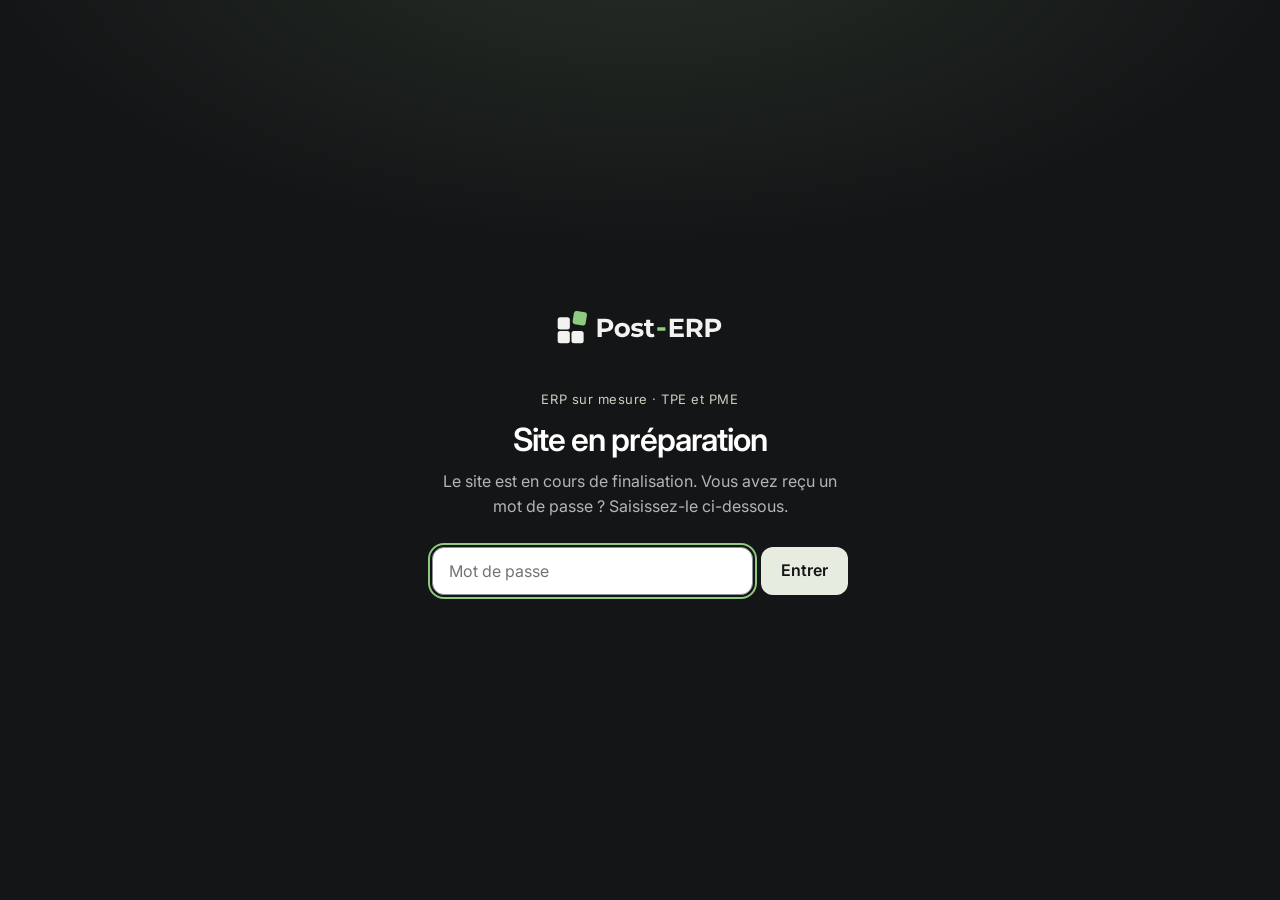
==== commit 3aa87f17: "Ajoute une protection temporaire par mot de passe Écran « Site en préparation » sur les 4 pages (ass" ====
--- a/index.html
+++ b/index.html
@@ -5,6 +5,8 @@
   dir="ltr"
 >
   <head>
+<meta name="robots" content="noindex, nofollow"><!-- protection temporaire -->
+<script src="assets/gate.js"></script><!-- protection temporaire -->
 <script>window.Shopify = window.Shopify || { designMode: false, locale: 'fr', country: 'FR', currency: { active: 'EUR', rate: '1.0' }, routes: { root: './' } };</script>
 
 <meta charset="utf-8">
